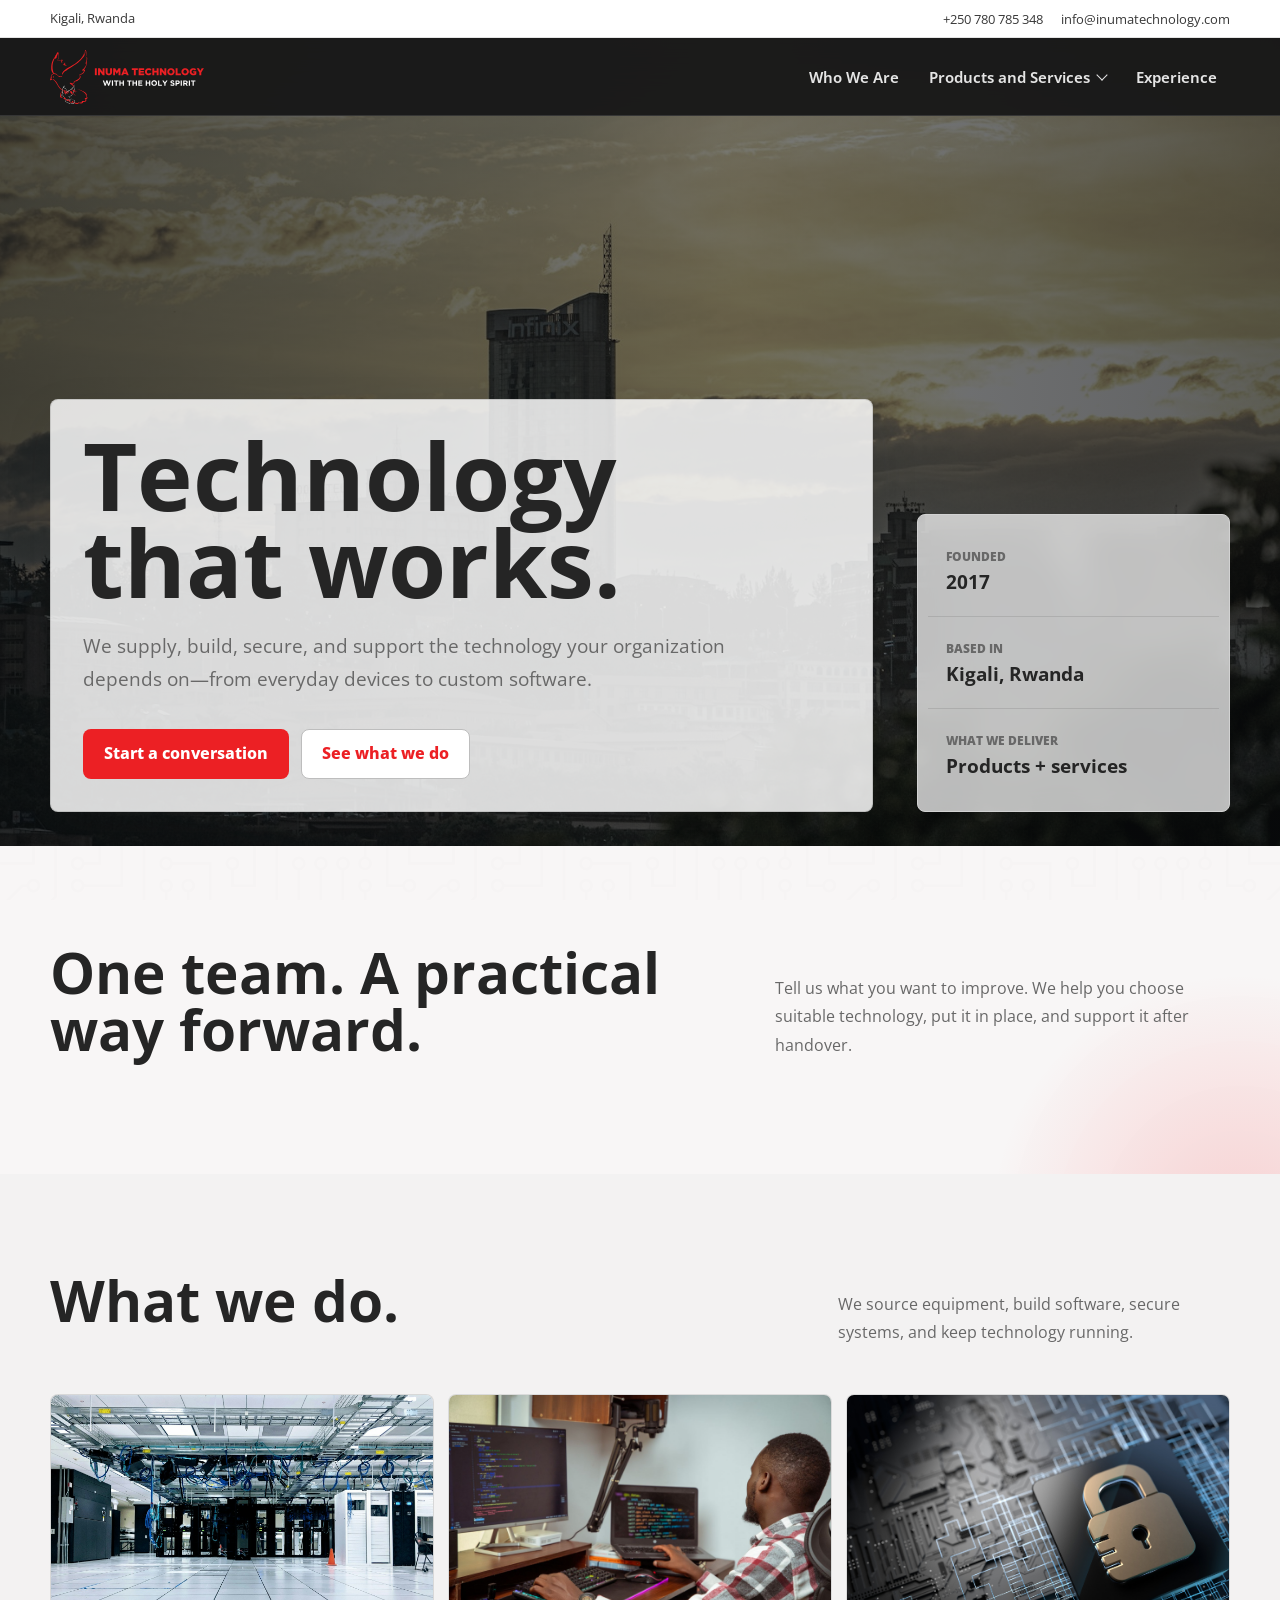
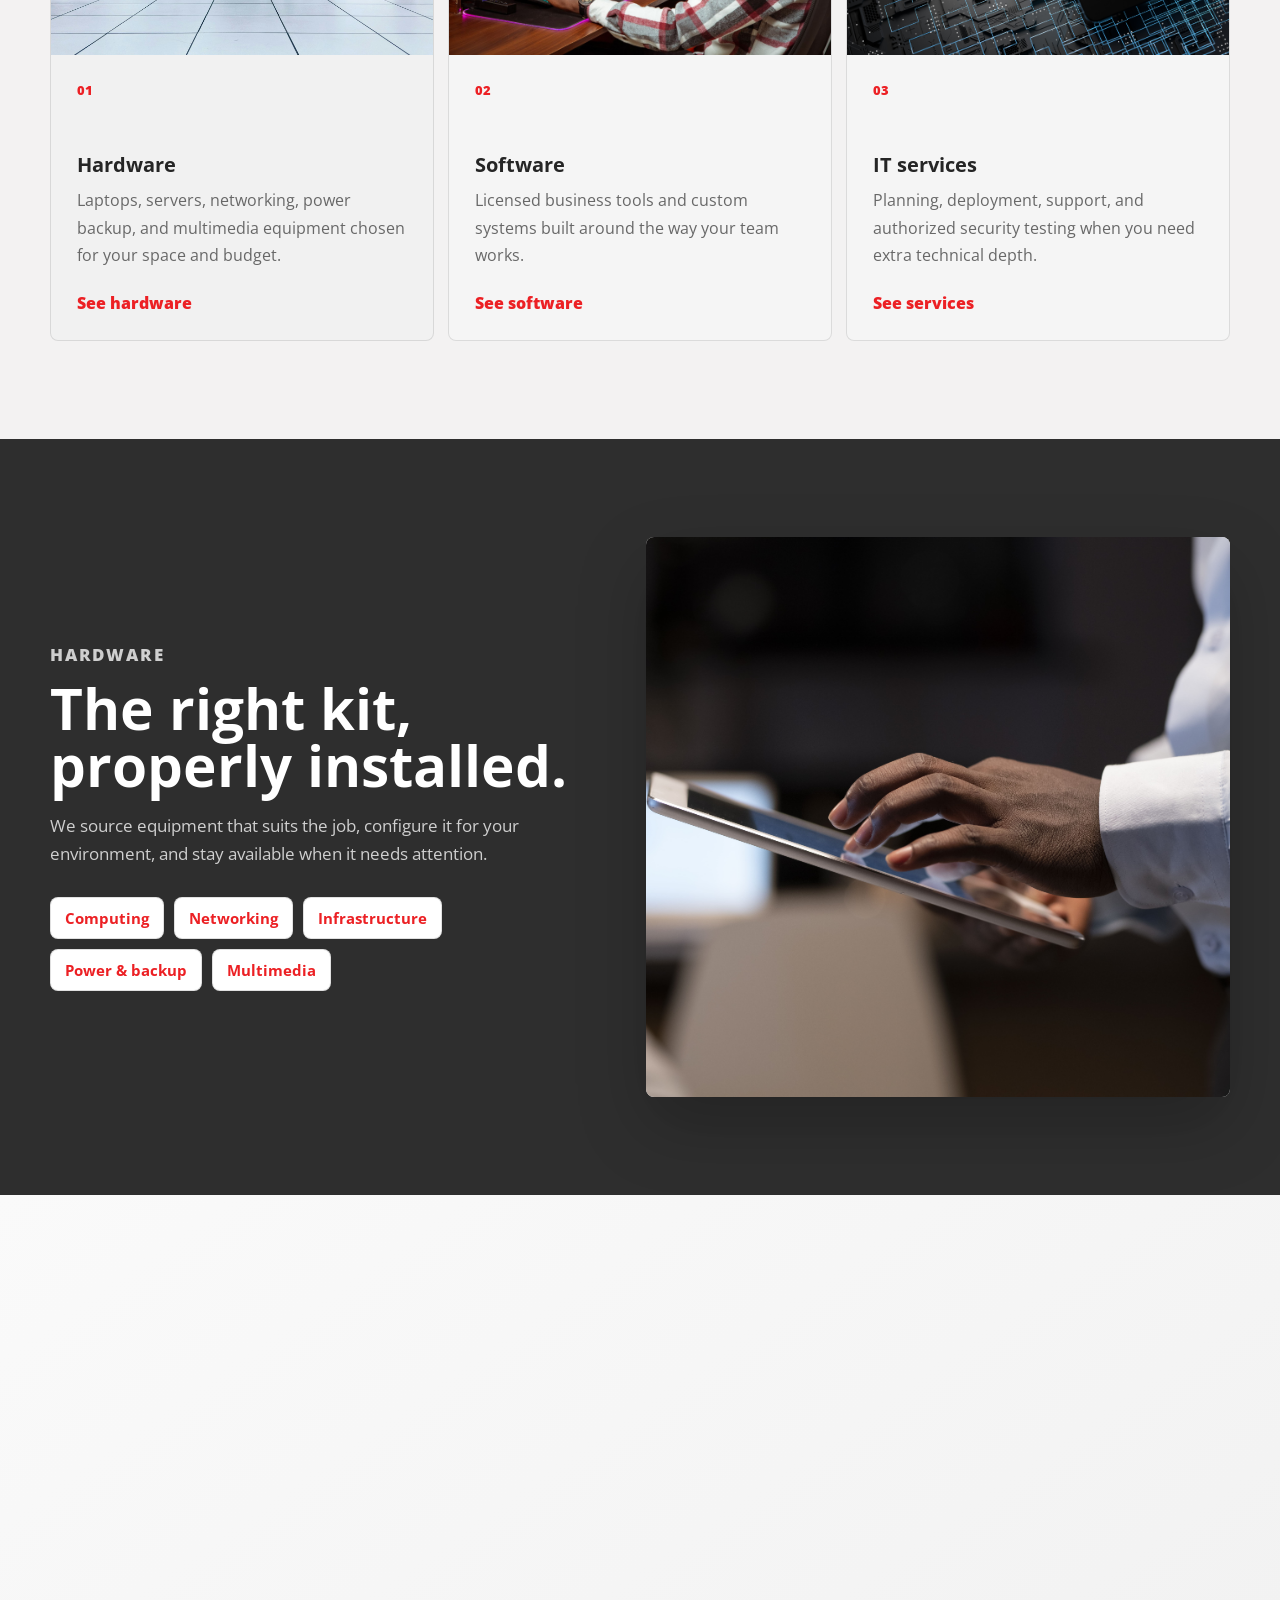
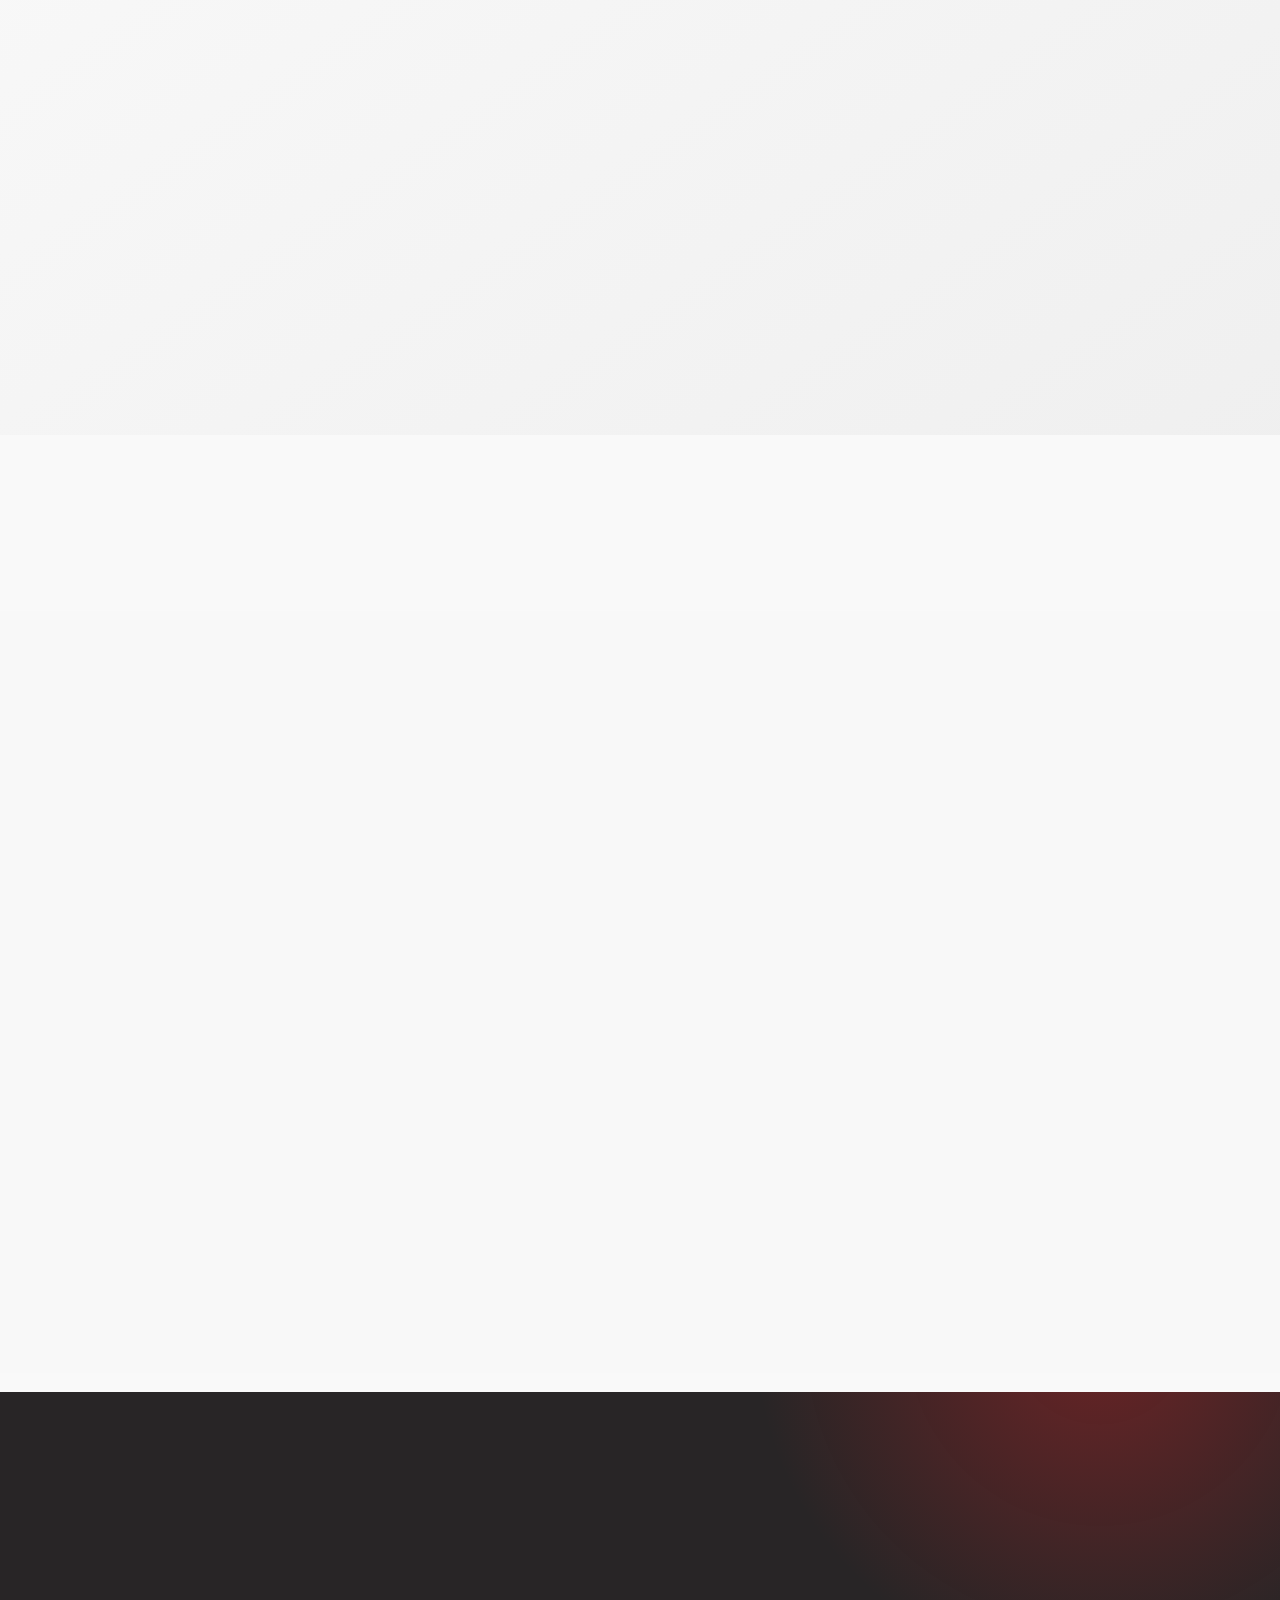
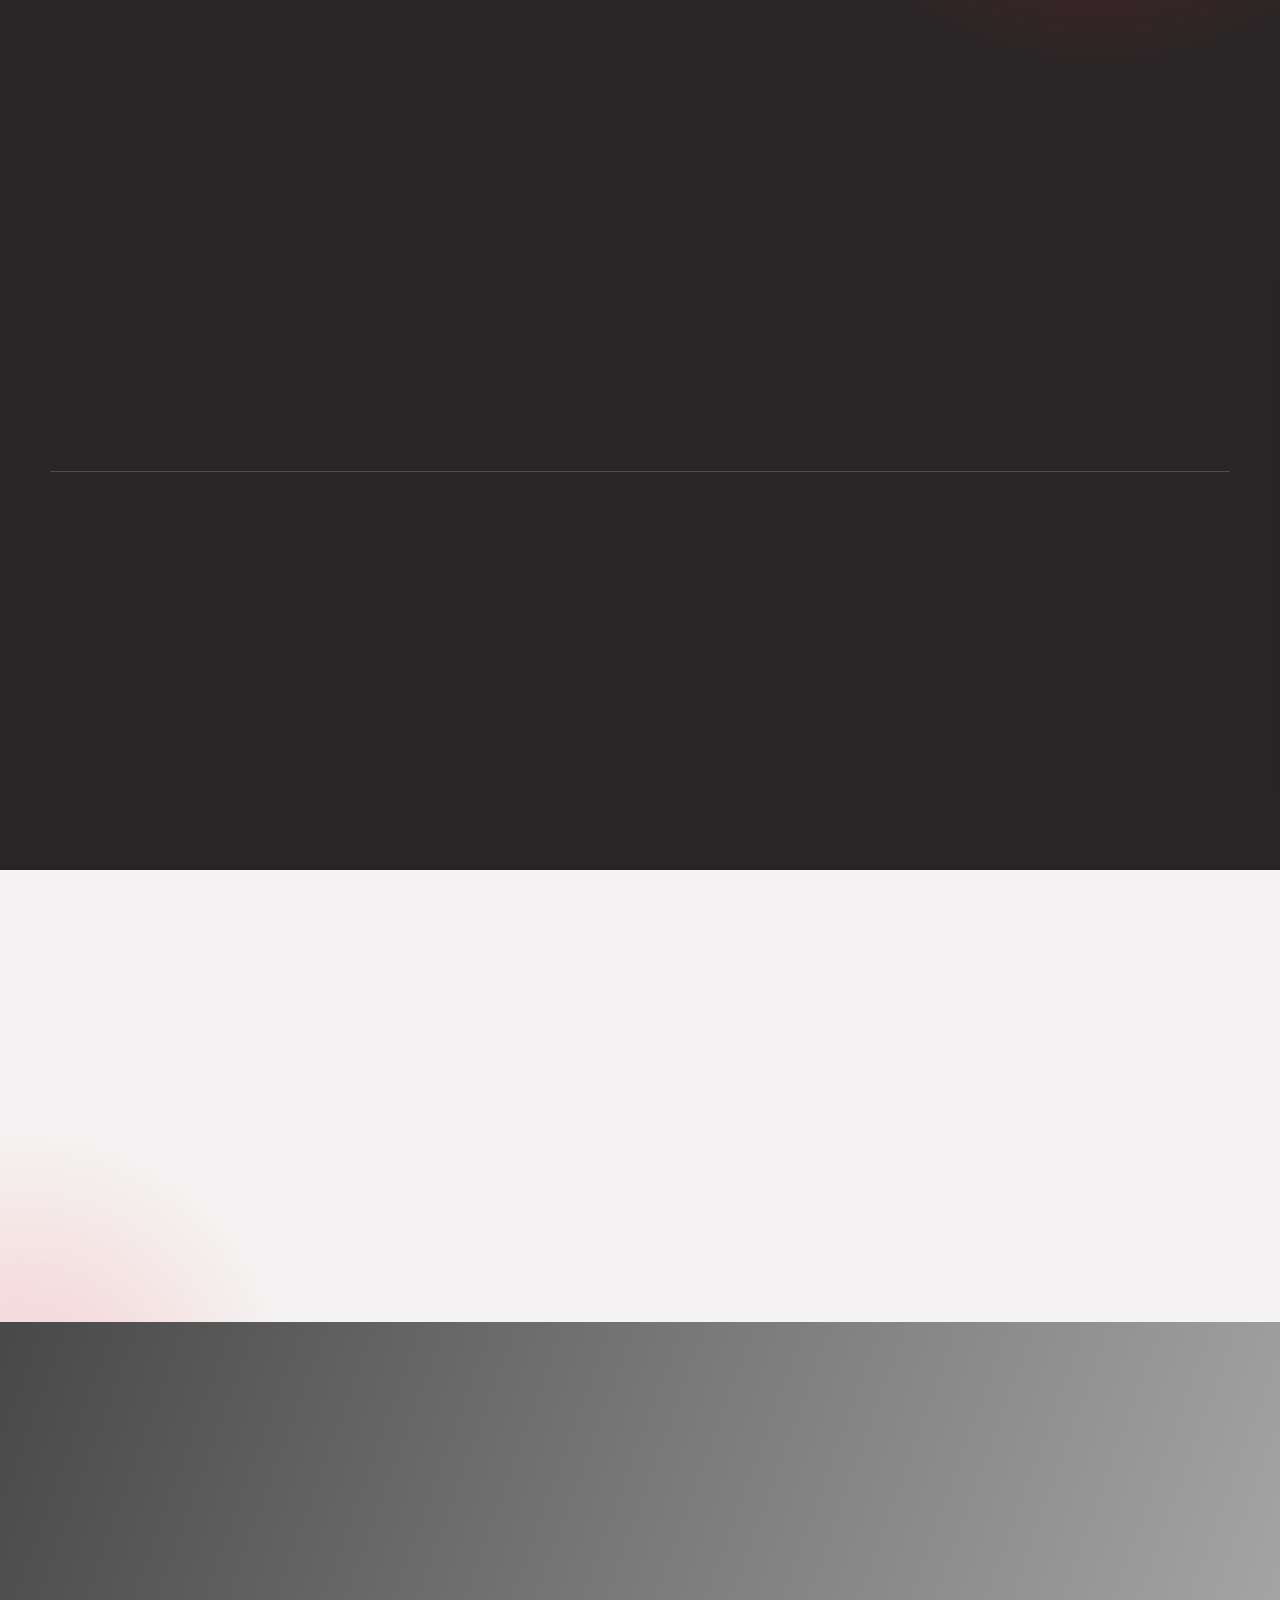
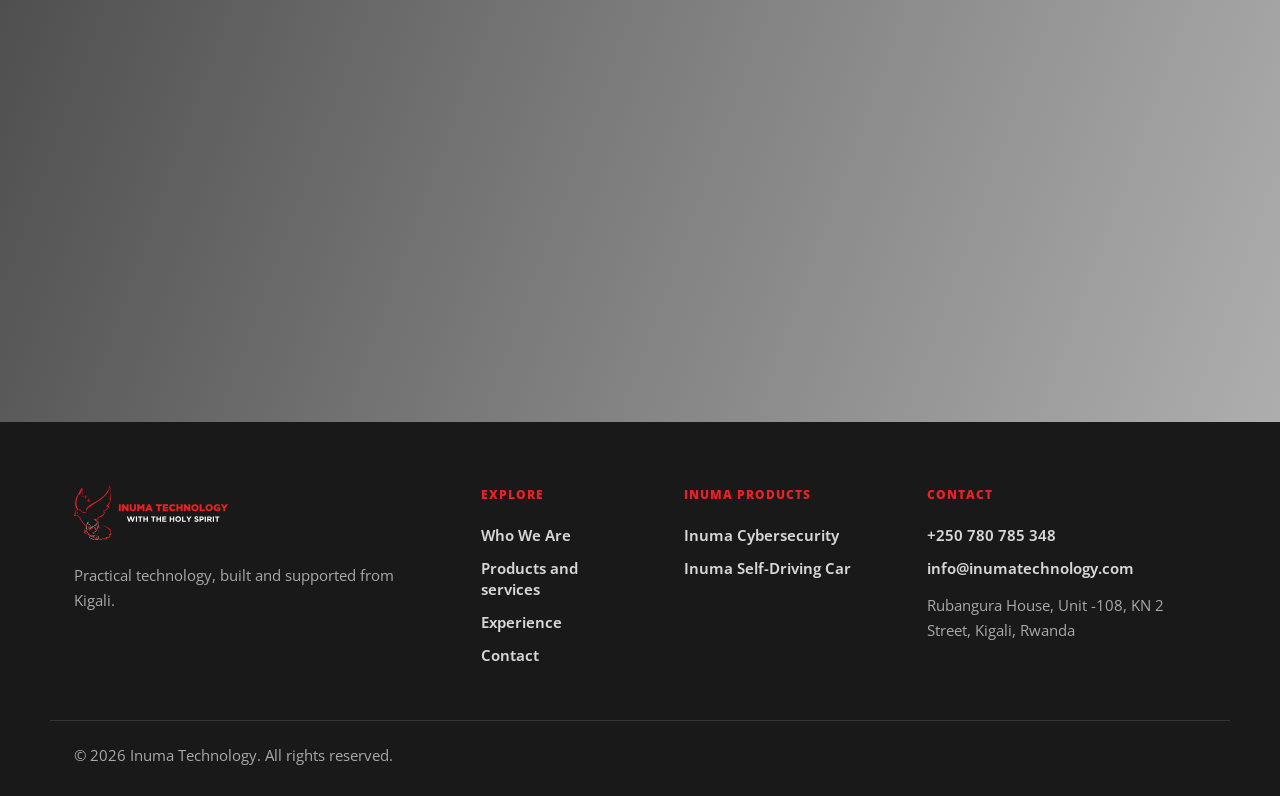
==== index.html @ 2444298b "Tune website copy for confident tone" ====
<!DOCTYPE html>
<html lang="en">
  <head>
    <meta charset="UTF-8" />
    <meta name="viewport" content="width=device-width, initial-scale=1.0" />
    <meta name="description" content="Inuma Technology supplies, builds, secures, and supports IT systems for organizations in Rwanda and beyond." />
    <title>Inuma Technology | Practical IT Solutions</title>
    <link rel="preload" as="image" href="assets/kigali-skyline-jean-claude-akarikumutima.jpg" />
    <link rel="stylesheet" href="styles.css" />
  </head>
  <body>
    <div class="topline">
      <p>Kigali, Rwanda</p>
      <div><a href="tel:+250780785348">+250 780 785 348</a><a href="mailto:info@inumatechnology.com">info@inumatechnology.com</a></div>
    </div>

    <header class="site-header" data-header>
      <a class="brand" href="index.html" aria-label="Inuma Technology home"><img src="assets/inuma-tech-logo.svg" alt="Inuma Technology" /></a>
      <button class="nav-toggle" type="button" aria-label="Open navigation" aria-expanded="false" data-nav-toggle><span></span><span></span></button>
      <nav class="site-nav" aria-label="Primary navigation" data-nav>
        <a href="who-we-are.html">Who We Are</a>
        <details class="nav-dropdown">
          <summary>Products and Services</summary>
          <div class="nav-dropdown-menu">
            <a href="cybersecurity.html">Inuma Cybersecurity</a>
            <a href="self-driving.html">Inuma Self-Driving Car</a>
          </div>
        </details>
        <a href="#experience">Experience</a>
        <a class="nav-cta" href="#contact">Talk to us</a>
      </nav>
    </header>

    <main id="home">
      <section class="hero" aria-labelledby="hero-title">
        <div class="hero-media" aria-hidden="true"><img src="assets/kigali-skyline-jean-claude-akarikumutima.jpg" alt="" /></div>
        <div class="hero-inner">
          <div class="hero-copy" data-reveal>
            <h1 id="hero-title">Technology that works.</h1>
            <p class="hero-lead">We supply, build, secure, and support the technology your organization depends on—from everyday devices to custom software.</p>
            <div class="hero-actions" aria-label="Primary actions"><a class="button button-primary" href="#contact">Start a conversation</a><a class="button button-secondary" href="#products-services">See what we do</a></div>
          </div>
          <div class="hero-panel" aria-label="Inuma Technology highlights" data-reveal>
            <div><span>Founded</span><strong>2017</strong></div>
            <div><span>Based in</span><strong>Kigali, Rwanda</strong></div>
            <div><span>What we deliver</span><strong>Products + services</strong></div>
          </div>
        </div>
      </section>

      <section id="about" class="section section-paper about-section">
        <div class="about-intro">
          <div data-reveal><h2>One team. A practical way forward.</h2></div>
          <div data-reveal><p>Tell us what you want to improve. We help you choose suitable technology, put it in place, and support it after handover.</p></div>
        </div>
      </section>

      <section id="products-services" class="section section-paper services-section">
        <div class="section-head">
          <div data-reveal><h2>What we do.</h2></div>
          <p data-reveal>We source equipment, build software, secure systems, and keep technology running.</p>
        </div>
        <div class="service-grid">
          <article class="service-card service-card-featured" data-reveal>
            <img src="assets/data-center-taylor-vick.jpg" alt="Network cabinets and cabling in a data center" loading="lazy" />
            <div><span>01</span><h3>Hardware</h3><p>Laptops, servers, networking, power backup, and multimedia equipment chosen for your space and budget.</p><a href="#hardware">See hardware</a></div>
          </article>
          <article class="service-card" data-reveal>
            <img src="assets/developer-nairobi-naboth-otieno.jpg" alt="Software developer working at a dual-screen workstation" loading="lazy" />
            <div><span>02</span><h3>Software</h3><p>Licensed business tools and custom systems built around the way your team works.</p><a href="#software">See software</a></div>
          </article>
          <article class="service-card" data-reveal>
            <img src="assets/cyber-lock.jpg" alt="Digital lock representing cybersecurity" loading="lazy" />
            <div><span>03</span><h3>IT services</h3><p>Planning, deployment, support, and authorized security testing when you need extra technical depth.</p><a href="#services">See services</a></div>
          </article>
        </div>
      </section>

      <section id="hardware" class="section section-ink">
        <div class="split split-reverse">
          <div class="split-media" data-reveal><img src="assets/man-using-tablet-min.jpg" alt="Professional reviewing an IT solution on a tablet" loading="lazy" /></div>
          <div class="split-copy" data-reveal>
            <p class="eyebrow">Hardware</p><h2>The right kit, properly installed.</h2>
            <p>We source equipment that suits the job, configure it for your environment, and stay available when it needs attention.</p>
            <div class="tag-list" aria-label="Hardware solution categories"><span>Computing</span><span>Networking</span><span>Infrastructure</span><span>Power & backup</span><span>Multimedia</span></div>
          </div>
        </div>
      </section>

      <section id="software" class="section section-soft capabilities-section">
        <div class="supply-layout">
          <div class="section-title" data-reveal><p class="eyebrow">Software</p><h2>Software that fits.</h2><p>We supply licensed software, build tailored tools, connect systems, and support them over time.</p></div>
          <div class="capability-stack">
            <article data-reveal><span>01</span><div><h3>Business software</h3><p>Productivity, collaboration, security, and specialist applications with straightforward licensing advice.</p></div></article>
            <article data-reveal><span>02</span><div><h3>Custom systems</h3><p>Portals, dashboards, internal tools, and workflow systems built for the people who will use them.</p></div></article>
            <article data-reveal><span>03</span><div><h3>Connected workflows</h3><p>Integrations and automation that cut repetitive work and keep information moving between systems.</p></div></article>
            <article data-reveal><span>04</span><div><h3>Ongoing support</h3><p>Setup, maintenance, renewals, troubleshooting, and practical improvements after launch.</p></div></article>
          </div>
        </div>
      </section>

      <section id="services" class="section section-paper offerings-section">
        <div class="section-head">
          <div data-reveal><p class="eyebrow">Inuma products and services</p><h2>Built by Inuma.</h2></div>
          <p data-reveal>Two focused initiatives developed by our own team.</p>
        </div>
        <div class="offering-grid">
          <article class="offering-card" data-reveal>
            <div class="offering-media"><img src="assets/Bug-Bounty-Hunter.jpg" alt="Cybersecurity specialist conducting an authorized assessment" loading="lazy" /></div>
            <div class="offering-copy"><span>Security service</span><h3>Inuma Cybersecurity</h3><p>Authorized penetration testing for web applications, mobile applications, and internal networks.</p><a class="text-link" href="cybersecurity.html">See cybersecurity services</a></div>
          </article>
          <article class="offering-card" data-reveal>
            <div class="offering-media"><img src="assets/selfdriving.jpg" alt="Autonomous vehicle technology being tested on a road" loading="lazy" /></div>
            <div class="offering-copy"><span>Research project</span><h3>Inuma Self-Driving Car</h3><p>A long-term research project exploring how Level 4 autonomous driving could work across different vehicle platforms.</p><a class="text-link" href="self-driving.html">See the research</a></div>
          </article>
        </div>
      </section>

      <section id="experience" class="section section-soft experience-section">
        <div class="section-title center" data-reveal><p class="eyebrow eyebrow-light">Selected experience</p><h2>Work we’re proud of.</h2></div>
        <div class="logo-marquee logo-marquee-dark" aria-label="Selected Inuma Technology clients" data-reveal>
          <div class="logo-track logo-track-clients">
            <div class="logo-tile logo-tile-tall"><img src="assets/client-logos/undp.svg" alt="UNDP" /></div><div class="logo-tile"><img src="assets/client-logos/giz.svg" alt="GIZ" /></div><div class="logo-tile"><img src="assets/client-logos/world-vision.svg" alt="World Vision" /></div><div class="logo-tile"><img src="assets/client-logos/cmu.svg" alt="Carnegie Mellon University" /></div><div class="logo-tile"><img src="assets/client-logos/rssb.png" alt="Rwanda Social Security Board" /></div><div class="logo-tile"><img src="assets/client-logos/zipline-wordmark.svg" alt="Zipline" /></div><div class="logo-tile"><img src="assets/client-logos/one-acre-fund-wordmark.svg" alt="One Acre Fund" /></div><div class="logo-tile"><img src="assets/client-logos/rwandair-wordmark.png" alt="RwandAir" /></div><div class="logo-tile"><img src="assets/client-logos/ughe.png" alt="University of Global Health Equity" /></div><div class="logo-tile"><img src="assets/client-logos/proxtera.png" alt="Proxtera" /></div>
            <div class="logo-tile logo-tile-tall" aria-hidden="true"><img src="assets/client-logos/undp.svg" alt="" /></div><div class="logo-tile" aria-hidden="true"><img src="assets/client-logos/giz.svg" alt="" /></div><div class="logo-tile" aria-hidden="true"><img src="assets/client-logos/world-vision.svg" alt="" /></div><div class="logo-tile" aria-hidden="true"><img src="assets/client-logos/cmu.svg" alt="" /></div><div class="logo-tile" aria-hidden="true"><img src="assets/client-logos/rssb.png" alt="" /></div><div class="logo-tile" aria-hidden="true"><img src="assets/client-logos/zipline-wordmark.svg" alt="" /></div><div class="logo-tile" aria-hidden="true"><img src="assets/client-logos/one-acre-fund-wordmark.svg" alt="" /></div><div class="logo-tile" aria-hidden="true"><img src="assets/client-logos/rwandair-wordmark.png" alt="" /></div><div class="logo-tile" aria-hidden="true"><img src="assets/client-logos/ughe.png" alt="" /></div><div class="logo-tile" aria-hidden="true"><img src="assets/client-logos/proxtera.png" alt="" /></div>
          </div>
        </div>
      </section>

      <section id="process" class="section section-ink process-section">
        <div class="section-head section-head-dark"><div data-reveal><h2>A clear way to deliver.</h2></div></div>
        <div class="process-grid" aria-label="Inuma Technology solution delivery process">
          <article data-reveal><span>01</span><h3>Listen</h3><p>We start with the problem, the people using the system, and the result you need.</p></article>
          <article data-reveal><span>02</span><h3>Plan</h3><p>We agree on the products, work, responsibilities, timing, and support before we begin.</p></article>
          <article data-reveal><span>03</span><h3>Deliver</h3><p>We configure, integrate, test, document, and hand over the finished work.</p></article>
          <article data-reveal><span>04</span><h3>Support</h3><p>We help with maintenance, troubleshooting, renewals, and sensible upgrades.</p></article>
        </div>
      </section>

      <section id="partners" class="section section-paper partners-section">
        <div class="section-title center" data-reveal><p class="eyebrow">Technology partners</p><h2>Partners we trust.</h2></div>
        <div class="logo-marquee" aria-label="Inuma Technology partners" data-reveal>
          <div class="logo-track logo-track-partners">
            <div class="logo-tile"><img src="assets/partner-logos/lenovo-wordmark.svg" alt="Lenovo" /></div><div class="logo-tile"><img src="assets/partner-logos/dell-technologies-wordmark.svg" alt="Dell Technologies" /></div><div class="logo-tile"><img src="assets/partner-logos/microsoft.svg" alt="Microsoft" /></div><div class="logo-tile"><img src="assets/partner-logos/veeam-wordmark.svg" alt="Veeam" /></div><div class="logo-tile"><img src="assets/partner-logos/kaspersky-wordmark.svg" alt="Kaspersky" /></div><div class="logo-tile"><img src="assets/partner-logos/fortinet-wordmark.svg" alt="Fortinet" /></div><div class="logo-tile"><img src="assets/partner-logos/palo-alto-networks.svg" alt="Palo Alto Networks" /></div><div class="logo-tile"><img src="assets/partner-logos/ibm.svg" alt="IBM" /></div><div class="logo-tile"><img src="assets/partner-logos/adobe-wordmark.svg" alt="Adobe" /></div><div class="logo-tile"><img src="assets/partner-logos/red-hat-wordmark.svg" alt="Red Hat" /></div><div class="logo-tile"><img src="assets/partner-logos/cisco-wordmark.svg" alt="Cisco" /></div><div class="logo-tile"><img src="assets/partner-logos/apc-schneider-wordmark.png" alt="APC by Schneider Electric" /></div><div class="logo-tile"><img src="assets/partner-logos/ruckus-online.png" alt="Ruckus Networks" /></div><div class="logo-tile"><img src="assets/partner-logos/netapp-wordmark.svg" alt="NetApp" /></div><div class="logo-tile"><img src="assets/partner-logos/vmware-wordmark.svg" alt="VMware by Broadcom" /></div>
            <div class="logo-tile" aria-hidden="true"><img src="assets/partner-logos/lenovo-wordmark.svg" alt="" /></div><div class="logo-tile" aria-hidden="true"><img src="assets/partner-logos/dell-technologies-wordmark.svg" alt="" /></div><div class="logo-tile" aria-hidden="true"><img src="assets/partner-logos/microsoft.svg" alt="" /></div><div class="logo-tile" aria-hidden="true"><img src="assets/partner-logos/veeam-wordmark.svg" alt="" /></div><div class="logo-tile" aria-hidden="true"><img src="assets/partner-logos/kaspersky-wordmark.svg" alt="" /></div><div class="logo-tile" aria-hidden="true"><img src="assets/partner-logos/fortinet-wordmark.svg" alt="" /></div><div class="logo-tile" aria-hidden="true"><img src="assets/partner-logos/palo-alto-networks.svg" alt="" /></div><div class="logo-tile" aria-hidden="true"><img src="assets/partner-logos/ibm.svg" alt="" /></div><div class="logo-tile" aria-hidden="true"><img src="assets/partner-logos/adobe-wordmark.svg" alt="" /></div><div class="logo-tile" aria-hidden="true"><img src="assets/partner-logos/red-hat-wordmark.svg" alt="" /></div><div class="logo-tile" aria-hidden="true"><img src="assets/partner-logos/cisco-wordmark.svg" alt="" /></div><div class="logo-tile" aria-hidden="true"><img src="assets/partner-logos/apc-schneider-wordmark.png" alt="" /></div><div class="logo-tile" aria-hidden="true"><img src="assets/partner-logos/ruckus-online.png" alt="" /></div><div class="logo-tile" aria-hidden="true"><img src="assets/partner-logos/netapp-wordmark.svg" alt="" /></div><div class="logo-tile" aria-hidden="true"><img src="assets/partner-logos/vmware-wordmark.svg" alt="" /></div>
          </div>
        </div>
      </section>

      <section id="contact" class="contact-section">
        <div class="contact-image" aria-hidden="true"><img src="assets/business-collaboration-vitaly-gariev.jpg" alt="" loading="lazy" /></div>
        <div class="contact-card" data-reveal>
          <div class="contact-panel">
            <h2>Let’s talk.</h2>
            <p class="contact-intro">Tell us what you’re working on or what you’d like to improve. We’ll reply with a practical next step.</p>
            <div class="contact-topics" aria-label="Reasons to contact Inuma Technology"><span>Product sourcing</span><span>Project support</span><span>Feedback</span></div>
          </div>
          <form class="contact-form" action="https://formsubmit.co/info@inumatechnology.com" method="post" accept-charset="UTF-8">
            <input type="hidden" name="_subject" value="New message from the Inuma Technology website" />
            <input type="hidden" name="_template" value="table" />
            <input type="hidden" name="_captcha" value="false" />
            <input type="hidden" name="_next" value="https://cm-inm.github.io/inumatech-website/?message=sent#contact" />
            <input class="form-honeypot" type="text" name="_honey" tabindex="-1" autocomplete="off" aria-hidden="true" />
            <div class="form-grid">
              <div class="form-field"><label for="contact-name">Name <span aria-hidden="true">*</span></label><input id="contact-name" name="name" type="text" autocomplete="name" placeholder="Your full name" required /></div>
              <div class="form-field"><label for="contact-email">Email <span aria-hidden="true">*</span></label><input id="contact-email" name="email" type="email" autocomplete="email" placeholder="you@company.com" required /></div>
            </div>
            <div class="form-field form-field-message"><label for="contact-message">How can we help? <span aria-hidden="true">*</span></label><textarea id="contact-message" name="message" rows="6" placeholder="A few details about your question or project…" required></textarea></div>
            <div class="form-actions"><p class="form-note">We’ll reply to the email address you provide.</p><button class="button button-primary" type="submit"><span>Send message</span><span aria-hidden="true">→</span></button></div>
            <p class="form-status" data-form-status role="status" hidden>Thank you. Your message has been sent.</p>
          </form>
        </div>
      </section>
    </main>

    <footer class="site-footer">
      <div class="footer-main">
        <div class="footer-brand"><a class="brand" href="index.html" aria-label="Inuma Technology home"><img src="assets/inuma-tech-logo.svg" alt="Inuma Technology" /></a><p>Practical technology, built and supported from Kigali.</p></div>
        <nav class="footer-links" aria-label="Footer navigation"><span>Explore</span><a href="who-we-are.html">Who We Are</a><a href="#products-services">Products and services</a><a href="#experience">Experience</a><a href="#contact">Contact</a></nav>
        <nav class="footer-links footer-products" aria-label="Inuma products"><span>Inuma products</span><a href="cybersecurity.html">Inuma Cybersecurity</a><a href="self-driving.html">Inuma Self-Driving Car</a></nav>
        <div class="footer-contact"><span>Contact</span><a href="tel:+250780785348">+250 780 785 348</a><a href="mailto:info@inumatechnology.com">info@inumatechnology.com</a><p>Rubangura House, Unit -108, KN 2 Street, Kigali, Rwanda</p></div>
      </div>
      <div class="footer-bottom"><p>&copy; 2026 Inuma Technology. All rights reserved.</p></div>
    </footer>
    <script src="scripts/main.js"></script>
  </body>
</html>
---- styles.css ----
@import url("https://fonts.googleapis.com/css2?family=Open+Sans:wght@300..800&display=swap");

:root {
  --red: #ec2024;
  --red-dark: #ec2024;
  --brand: #ec2024;
  --ink: #252525;
  --ink-2: #383838;
  --slate: #686868;
  --paper: #ffffff;
  --soft: #f5f5f5;
  --warm: #fafafa;
  --line: rgba(37, 37, 37, 0.12);
  --line-dark: rgba(37, 37, 37, 0.14);
  --section-dark: rgba(32, 29, 30, 0.96);
  --max: 1180px;
  --backdrop-pattern: url("assets/pattern-circuit-board.svg");
  --backdrop-pattern-size: 420px 420px;
}

* {
  box-sizing: border-box;
}

html {
  background: var(--soft);
  scroll-behavior: smooth;
}

[id] {
  scroll-margin-top: 118px;
}

body {
  position: relative;
  isolation: isolate;
  margin: 0;
  color: var(--ink);
  background: #efeeee;
  font-family: "Open Sans", "Helvetica Neue", Arial, sans-serif;
  letter-spacing: 0;
  overflow-x: hidden;
}

body::before {
  content: "";
  position: fixed;
  inset: 0;
  z-index: 0;
  background-image: var(--backdrop-pattern);
  background-position: center top;
  background-size: var(--backdrop-pattern-size);
  opacity: 0.08;
  filter: drop-shadow(1px 1px 0 rgba(255, 255, 255, 0.92));
  pointer-events: none;
}

body > header,
body > main,
body > footer {
  position: relative;
  z-index: 1;
}

body.nav-open {
  overflow: hidden;
}

img,
svg {
  display: block;
}

img {
  max-width: 100%;
}

a {
  color: inherit;
  text-decoration: none;
}

button {
  font: inherit;
}

h1,
h2,
h3,
p {
  margin-top: 0;
}

h1 {
  max-width: 760px;
  margin-bottom: 24px;
  color: var(--ink);
  font-size: 5.9rem;
  line-height: 0.92;
  font-weight: 700;
  overflow-wrap: break-word;
  text-wrap: balance;
}

h1 span {
  display: block;
}

h2 {
  max-width: 850px;
  margin-bottom: 18px;
  color: var(--ink);
  font-size: 3.55rem;
  line-height: 1;
  font-weight: 680;
  text-wrap: balance;
}

h3 {
  margin-bottom: 10px;
  color: var(--ink);
  font-size: 1.25rem;
  line-height: 1.2;
  font-weight: 700;
}

p {
  color: var(--slate);
  line-height: 1.72;
}

.topline {
  position: fixed;
  z-index: 40;
  top: 0;
  left: 0;
  right: 0;
  min-height: 38px;
  display: flex;
  align-items: center;
  justify-content: space-between;
  gap: 18px;
  padding: 0 max(18px, calc((100vw - var(--max)) / 2));
  color: var(--ink-2);
  background: #ffffff;
  border-bottom: 1px solid var(--line);
  font-size: 0.82rem;
}

.topline p {
  margin: 0;
  color: inherit;
  line-height: 1.3;
}

.topline div {
  display: flex;
  align-items: center;
  gap: 18px;
  white-space: nowrap;
}

.topline a:hover,
.topline a:focus-visible {
  color: var(--brand);
  outline: none;
}

.site-header {
  position: fixed;
  z-index: 35;
  top: 38px;
  left: 0;
  right: 0;
  min-height: 78px;
  display: flex;
  align-items: center;
  justify-content: space-between;
  gap: 26px;
  padding: 10px max(18px, calc((100vw - var(--max)) / 2));
  color: var(--paper);
  background: rgba(24, 24, 24, 0.96);
  border-bottom: 1px solid rgba(255, 255, 255, 0.12);
  backdrop-filter: blur(18px);
  transition: background 180ms ease, box-shadow 180ms ease;
}

.site-header.is-scrolled {
  background: #181818;
  box-shadow: 0 14px 36px rgba(0, 0, 0, 0.24);
}

.brand {
  display: inline-flex;
  align-items: center;
  flex: 0 0 auto;
}

.brand img {
  width: 188px;
  height: 54px;
  object-fit: contain;
  object-position: left center;
}

.site-nav {
  display: flex;
  align-items: center;
  justify-content: flex-end;
  gap: 4px;
}

.site-nav a {
  min-height: 42px;
  display: inline-flex;
  align-items: center;
  justify-content: center;
  padding: 0 13px;
  color: #e5e5e5;
  border-radius: 8px;
  font-size: 0.94rem;
  font-weight: 650;
  transition: color 160ms ease, background 160ms ease, border-color 160ms ease;
}

.site-nav a:hover,
.site-nav a:focus-visible {
  color: var(--paper);
  background: rgba(255, 255, 255, 0.1);
  outline: none;
}

.site-nav .nav-cta {
  display: none;
  margin-left: 8px;
  color: var(--paper);
  background: var(--red);
  border: 1px solid rgba(255, 255, 255, 0.08);
}

.site-header.is-past-hero .site-nav .nav-cta {
  display: inline-flex;
}

.site-nav .nav-cta:hover,
.site-nav .nav-cta:focus-visible {
  background: var(--red-dark);
}

.nav-toggle {
  width: 46px;
  height: 46px;
  display: none;
  align-content: center;
  justify-items: center;
  gap: 6px;
  padding: 0;
  color: var(--paper);
  background: transparent;
  border: 1px solid rgba(255, 255, 255, 0.22);
  border-radius: 8px;
  cursor: pointer;
}

.nav-toggle span {
  width: 19px;
  height: 2px;
  display: block;
  background: currentColor;
  transition: transform 180ms ease;
}

.nav-toggle.is-open span:first-child {
  transform: translateY(4px) rotate(45deg);
}

.nav-toggle.is-open span:last-child {
  transform: translateY(-4px) rotate(-45deg);
}

.hero {
  position: relative;
  min-height: 94svh;
  display: grid;
  align-items: end;
  padding: 172px 24px 34px;
  color: var(--ink);
  background: #ededed;
  overflow: hidden;
}

.hero::before {
  content: "";
  position: absolute;
  inset: 0;
  z-index: 1;
  background: linear-gradient(
    90deg,
    rgba(12, 14, 16, 0.68) 0%,
    rgba(12, 14, 16, 0.5) 58%,
    rgba(12, 14, 16, 0.62) 100%
  );
}

.hero-media {
  position: absolute;
  inset: 0;
}

.hero-media img {
  width: 100%;
  height: 100%;
  object-fit: cover;
  object-position: center 56%;
  filter: grayscale(0.55) saturate(0.72) contrast(1.04) brightness(0.9);
}

.hero-inner {
  position: relative;
  z-index: 2;
  width: min(100%, var(--max));
  display: grid;
  grid-template-columns: minmax(0, 1fr) minmax(300px, 0.38fr);
  gap: 44px;
  align-items: end;
  margin-inline: auto;
}

.hero-copy {
  min-width: 0;
  padding: 32px;
  background: rgba(255, 255, 255, 0.84);
  border: 1px solid rgba(37, 37, 37, 0.14);
  border-radius: 8px;
  box-shadow: 0 20px 48px rgba(37, 37, 37, 0.12);
}

.hero-lead {
  max-width: 710px;
  margin-bottom: 0;
  color: var(--slate);
  font-size: 1.18rem;
}

.hero-actions {
  display: flex;
  flex-wrap: wrap;
  align-items: center;
  gap: 12px;
  margin-top: 34px;
}

.button {
  min-height: 50px;
  display: inline-flex;
  align-items: center;
  justify-content: center;
  padding: 0 20px;
  border: 1px solid transparent;
  border-radius: 8px;
  font-weight: 750;
  line-height: 1.2;
  transition: transform 160ms ease, background 160ms ease, border-color 160ms ease, color 160ms ease;
}

.button:hover,
.button:focus-visible {
  outline: none;
  transform: translateY(-2px);
}

.button-primary {
  color: var(--paper);
  background: var(--red);
}

.button-primary:hover,
.button-primary:focus-visible {
  background: var(--red-dark);
}

.button-secondary {
  color: var(--brand);
  background: var(--paper);
  border-color: #bdbdbd;
}

.button-secondary:hover,
.button-secondary:focus-visible {
  background: #f5f5f5;
}

.hero-panel {
  display: grid;
  gap: 0;
  padding: 10px;
  background: rgba(255, 255, 255, 0.72);
  border: 1px solid #d2d2d2;
  border-radius: 8px;
  backdrop-filter: blur(14px);
}

.hero-panel div {
  min-height: 92px;
  display: grid;
  align-content: center;
  padding: 18px;
  border-bottom: 1px solid var(--line);
}

.hero-panel div:last-child {
  border-bottom: 0;
}

.hero-panel span,
.hero-panel strong {
  display: block;
}

.hero-panel span {
  margin-bottom: 6px;
  color: var(--slate);
  font-size: 0.74rem;
  font-weight: 800;
  text-transform: uppercase;
}

.hero-panel strong {
  color: var(--ink);
  font-size: 1.2rem;
  line-height: 1.25;
}

.section {
  position: relative;
  isolation: isolate;
  padding: 98px 24px;
  overflow: hidden;
}

.section-paper {
  background: rgba(255, 255, 255, 0.88);
}

.section-soft {
  background: rgba(245, 245, 245, 0.88);
}

.section-ink {
  color: var(--paper);
  background: rgba(38, 38, 38, 0.96);
}

.section-head,
.about-intro,
.purpose-grid,
.service-grid,
.proof-inner,
.split,
.supply-layout,
.feature,
.development-grid,
.process-grid,
.partner-grid,
.growth-grid,
.client-groups,
.client-list,
.team-grid,
.section-title,
.contact-section {
  width: min(100%, var(--max));
  margin-inline: auto;
}

.about-section,
.services-section,
.capabilities-section,
.cybersecurity-section,
.development-section {
  position: relative;
}

.about-section {
  background-color: rgba(250, 248, 248, 0.88);
}

.about-section::after {
  content: "";
  position: absolute;
  width: 520px;
  height: 520px;
  right: -220px;
  bottom: -310px;
  z-index: 0;
  background: radial-gradient(circle, rgba(236, 32, 36, 0.18), rgba(236, 32, 36, 0) 68%);
  pointer-events: none;
}

.about-section > *,
.services-section > *,
.capabilities-section > *,
.cybersecurity-section > *,
.development-section > * {
  position: relative;
  z-index: 1;
}

.services-section {
  background-color: rgba(244, 243, 243, 0.88);
}

.capabilities-section {
  background-color: rgba(247, 247, 247, 0.88);
  background-image: linear-gradient(145deg, rgba(250, 250, 250, 0.88) 0%, rgba(238, 238, 238, 0.88) 100%);
}

.development-section {
  background: linear-gradient(135deg, rgba(255, 255, 255, 0.88) 0%, rgba(255, 255, 255, 0.88) 68%, rgba(248, 237, 237, 0.88) 100%);
}

.about-intro {
  display: grid;
  grid-template-columns: minmax(0, 0.9fr) minmax(280px, 0.62fr);
  gap: 64px;
  align-items: start;
}

.about-intro > div:last-child {
  padding-top: 30px;
  font-size: 1.03rem;
}

.about-intro .foundation-note {
  padding-top: 18px;
  border-top: 1px solid var(--line);
  color: var(--ink-2);
  font-weight: 650;
}

.team-grid p {
  margin-bottom: 0;
}

.section-head {
  display: grid;
  grid-template-columns: minmax(0, 0.9fr) minmax(280px, 0.48fr);
  gap: 54px;
  align-items: end;
  margin-bottom: 48px;
}

.section-head > p {
  margin-bottom: 4px;
  font-size: 1.03rem;
}

.section-head > :only-child {
  grid-column: 1 / -1;
}

.section-head-dark h2,
.section-ink h2,
.section-ink h3 {
  color: var(--paper);
}

.section-head-dark p,
.section-ink p {
  color: #cfcfcf;
}

.section-title {
  margin-bottom: 44px;
}

.section-title p {
  max-width: 720px;
  font-size: 1.03rem;
}

.section-title.center {
  text-align: center;
}

.section-title.center h2,
.section-title.center p {
  margin-left: auto;
  margin-right: auto;
}

.service-grid {
  display: grid;
  grid-template-columns: repeat(3, minmax(0, 1fr));
  gap: 14px;
}

.service-card {
  min-height: 520px;
  display: grid;
  grid-template-rows: 260px minmax(0, 1fr);
  overflow: hidden;
  background: var(--soft);
  border: 1px solid var(--line);
  border-radius: 8px;
  transition: transform 180ms ease, border-color 180ms ease, box-shadow 180ms ease;
}

.service-card:hover {
  border-color: rgba(37, 37, 37, 0.24);
  box-shadow: 0 22px 56px rgba(37, 37, 37, 0.1);
  transform: translateY(-3px);
}

.service-card-featured {
  background: #f1f1f1;
}

.service-card img {
  width: 100%;
  height: 260px;
  object-fit: cover;
}

.service-card-featured img {
  object-position: center 42%;
}

.service-card div {
  display: flex;
  flex-direction: column;
  padding: 26px;
}

.service-card span {
  margin-bottom: 54px;
  color: var(--brand);
  font-size: 0.82rem;
  font-weight: 800;
}

.service-card-featured span {
  color: var(--brand);
}

.service-card-featured h3 {
  color: var(--ink);
}

.service-card-featured p {
  color: var(--slate);
}

.service-card p {
  margin-bottom: 0;
}

.service-card a {
  width: fit-content;
  margin-top: auto;
  padding-top: 22px;
  color: var(--red);
  font-weight: 800;
}

.service-card-featured a {
  color: var(--red);
}

.service-card a:hover,
.service-card a:focus-visible {
  color: var(--red-dark);
  outline: none;
}

.split {
  display: grid;
  grid-template-columns: minmax(0, 0.96fr) minmax(0, 1.04fr);
  gap: 56px;
  align-items: center;
}

.split-reverse .split-media {
  order: 2;
}

.split-media {
  height: 560px;
  overflow: hidden;
  border-radius: 8px;
  background: #e7e7e7;
  box-shadow: 0 28px 70px rgba(0, 0, 0, 0.24);
}

.split-media img {
  width: 100%;
  height: 100%;
  object-fit: cover;
}

.split-copy p {
  max-width: 660px;
  font-size: 1.04rem;
}

.tag-list {
  display: flex;
  flex-wrap: wrap;
  gap: 10px;
  margin-top: 28px;
}

.tag-list span {
  min-height: 42px;
  display: inline-flex;
  align-items: center;
  padding: 0 14px;
  color: var(--brand);
  background: var(--paper);
  border: 1px solid var(--line-dark);
  border-radius: 8px;
  font-size: 0.92rem;
  font-weight: 700;
}

.supply-layout {
  display: grid;
  grid-template-columns: minmax(0, 0.58fr) minmax(0, 1fr);
  gap: 58px;
  align-items: start;
}

.capability-stack {
  display: grid;
  gap: 12px;
}

.capability-stack article {
  min-height: 152px;
  display: grid;
  grid-template-columns: 64px minmax(0, 1fr);
  gap: 22px;
  padding: 26px;
  background: var(--paper);
  border: 1px solid var(--line);
  border-radius: 8px;
  transition: transform 160ms ease, box-shadow 160ms ease, border-color 160ms ease;
}

.capability-stack article:hover {
  border-color: rgba(37, 37, 37, 0.24);
  box-shadow: 0 18px 46px rgba(37, 37, 37, 0.08);
  transform: translateY(-2px);
}

.capability-stack span {
  color: var(--brand);
  font-size: 0.84rem;
  font-weight: 800;
}

.capability-stack p {
  margin-bottom: 0;
}

.feature {
  display: grid;
  grid-template-columns: minmax(0, 0.9fr) minmax(0, 1.1fr);
  gap: 56px;
  align-items: center;
}

.feature-copy p {
  max-width: 680px;
  font-size: 1.04rem;
}

.feature-media {
  height: 520px;
  overflow: hidden;
  border-radius: 8px;
  background: #e7e7e7;
}

.feature-media img {
  width: 100%;
  height: 100%;
  object-fit: cover;
  object-position: 62% center;
}

.cybersecurity-media img {
  object-position: center;
}

.development-grid {
  display: grid;
  grid-template-columns: repeat(3, minmax(0, 1fr));
  gap: 0;
  margin-top: 52px;
  border-top: 1px solid var(--line);
  border-bottom: 1px solid var(--line);
}

.development-grid article {
  min-height: 290px;
  padding: 28px 24px;
  border-right: 1px solid var(--line);
}

.development-grid article:last-child {
  border-right: 0;
}

.development-grid span {
  display: block;
  margin-bottom: 82px;
  color: var(--red);
  font-size: 0.82rem;
  font-weight: 850;
  text-transform: uppercase;
}

.development-grid p {
  margin-bottom: 0;
}

.process-section {
  position: relative;
  isolation: isolate;
  padding-top: 104px;
  background: var(--section-dark);
  overflow: hidden;
}

.process-section > * {
  position: relative;
  z-index: 1;
}

.process-section h2,
.process-section h3 {
  color: var(--paper);
}

.process-section p {
  color: #cfcfcf;
}

.process-section .process-grid {
  border-top-color: rgba(255, 255, 255, 0.18);
}

.process-section .process-grid article {
  border-right-color: rgba(255, 255, 255, 0.18);
}

.process-grid {
  display: grid;
  grid-template-columns: repeat(4, minmax(0, 1fr));
  border-top: 1px solid var(--line-dark);
}

.process-grid article {
  min-height: 300px;
  padding: 28px 24px 16px;
  border-right: 1px solid var(--line-dark);
}

.process-grid article:last-child {
  border-right: 0;
}

.process-grid span {
  display: block;
  margin-bottom: 82px;
  color: var(--red);
  font-size: 0.86rem;
  font-weight: 800;
}

.process-grid p {
  margin-bottom: 0;
}

.partners-section {
  position: relative;
  isolation: isolate;
  background-color: rgba(246, 244, 244, 0.88);
  overflow: hidden;
}

.partners-section::after {
  content: "";
  position: absolute;
  width: 560px;
  height: 560px;
  left: -260px;
  bottom: -360px;
  z-index: 0;
  background: radial-gradient(circle, rgba(236, 32, 36, 0.17), rgba(236, 32, 36, 0) 70%);
  pointer-events: none;
}

.partners-section > * {
  position: relative;
  z-index: 1;
}

.partner-grid {
  display: grid;
  grid-template-columns: repeat(5, minmax(0, 1fr));
  gap: 12px;
}

.partner-logo {
  min-height: 112px;
  display: grid;
  place-items: center;
  padding: 22px;
  background: rgba(255, 255, 255, 0.9);
  border: 1px solid var(--line);
  border-radius: 8px;
  transition: transform 160ms ease, border-color 160ms ease, box-shadow 160ms ease;
}

.partner-logo:hover {
  border-color: rgba(37, 37, 37, 0.2);
  box-shadow: 0 14px 34px rgba(37, 37, 37, 0.07);
  transform: translateY(-2px);
}

.partner-logo img {
  width: 100%;
  max-width: 165px;
  max-height: 68px;
  object-fit: contain;
}

.partner-logo.partner-logo--large {
  padding: 14px;
}

.partner-logo--large img {
  max-width: 190px;
  max-height: 82px;
}

.partner-logo.partner-logo--xl {
  padding: 8px;
}

.partner-logo--xl img {
  max-width: 215px;
  max-height: 90px;
}

.client-list {
  display: flex;
  flex-wrap: wrap;
  justify-content: center;
  gap: 9px;
  margin-top: 22px;
}

.client-list span {
  padding: 11px 15px;
  color: var(--ink-2);
  background: var(--paper);
  border: 1px solid var(--line);
  border-radius: 8px;
  font-size: 0.9rem;
  font-weight: 700;
}

.client-list {
  max-width: 1040px;
  margin-top: 34px;
}

.client-groups {
  margin-top: 36px;
}

.client-group-title {
  margin: 0;
  color: #f1f1f1;
  font-size: 0.78rem;
  font-weight: 800;
  letter-spacing: 0.08em;
  text-align: center;
  text-transform: uppercase;
}

.client-groups .client-list {
  margin-top: 14px;
}

.client-groups .client-group-title:not(:first-child) {
  margin-top: 38px;
}

.experience-section {
  position: relative;
  isolation: isolate;
  color: var(--paper);
  background: var(--section-dark);
  overflow: hidden;
}

.experience-section::after {
  content: "";
  position: absolute;
  width: 720px;
  height: 720px;
  top: -420px;
  right: -180px;
  z-index: 0;
  background: radial-gradient(circle, rgba(236, 32, 36, 0.34), rgba(236, 32, 36, 0) 68%);
  pointer-events: none;
}

.experience-section > * {
  position: relative;
  z-index: 1;
}

.experience-section h2 {
  color: var(--paper);
}

.experience-section .section-title p {
  color: #cfcfcf;
}

.experience-section .client-list span {
  color: #f1f1f1;
  background: rgba(255, 255, 255, 0.07);
  border-color: rgba(255, 255, 255, 0.16);
  backdrop-filter: blur(8px);
}

.team-grid {
  display: grid;
  grid-template-columns: repeat(3, minmax(0, 1fr));
  gap: 14px;
}

.team-grid article {
  min-height: 290px;
  padding: 28px;
  background: var(--soft);
  border: 1px solid var(--line);
  border-radius: 8px;
}

.contact-section {
  position: relative;
  isolation: isolate;
  width: 100%;
  max-width: none;
  display: grid;
  place-items: center;
  min-height: 700px;
  padding: 96px 24px;
  color: var(--ink);
  background: #252525;
  overflow: hidden;
}

.contact-section::before {
  content: "";
  position: absolute;
  inset: 0;
  z-index: 1;
  background: linear-gradient(110deg, rgba(20, 20, 20, 0.76) 0%, rgba(25, 25, 25, 0.54) 48%, rgba(25, 25, 25, 0.3) 100%);
}

.contact-image {
  position: absolute;
  inset: 0;
  z-index: 0;
  overflow: hidden;
  background: #eeeeee;
}

.contact-image img {
  width: 100%;
  height: 100%;
  object-fit: cover;
  object-position: center 38%;
  filter: grayscale(0.3) saturate(0.72) contrast(1.05);
  transform: scale(1.015);
}

.contact-card {
  position: relative;
  z-index: 2;
  width: min(100%, 1040px);
  display: grid;
  grid-template-columns: minmax(0, 0.88fr) minmax(0, 1.12fr);
  background: rgba(255, 255, 255, 0.97);
  border: 1px solid rgba(255, 255, 255, 0.3);
  border-radius: 14px;
  box-shadow: 0 30px 80px rgba(0, 0, 0, 0.28);
  backdrop-filter: blur(16px);
  overflow: hidden;
}

.contact-panel {
  position: relative;
  display: flex;
  flex-direction: column;
  justify-content: center;
  padding: 52px 46px;
  color: var(--paper);
  background:
    radial-gradient(circle at 12% 10%, rgba(236, 32, 36, 0.24), transparent 42%),
    #202020;
  overflow: hidden;
}

.contact-panel::after {
  content: "";
  position: absolute;
  right: -76px;
  bottom: -76px;
  width: 210px;
  height: 210px;
  border: 1px solid rgba(255, 255, 255, 0.08);
  border-radius: 50%;
  box-shadow: 0 0 0 34px rgba(255, 255, 255, 0.025), 0 0 0 68px rgba(255, 255, 255, 0.018);
  pointer-events: none;
}

.contact-panel::before {
  content: "";
  position: relative;
  z-index: 1;
  width: 48px;
  height: 4px;
  flex: 0 0 auto;
  margin-bottom: 28px;
  background: var(--red);
  border-radius: 999px;
}

.contact-panel > * {
  position: relative;
  z-index: 1;
}

.contact-panel h2 {
  max-width: 430px;
  margin-bottom: 22px;
  color: var(--paper);
  font-size: clamp(2.5rem, 4.2vw, 4.15rem);
  line-height: 0.96;
}

.contact-panel .contact-intro {
  max-width: 420px;
  margin-bottom: 0;
  color: #d0d0d0;
  font-size: 1.02rem;
}

.contact-topics {
  display: flex;
  flex-wrap: wrap;
  gap: 9px;
  margin-top: 34px;
}

.contact-topics span {
  padding: 8px 11px;
  color: #e5e5e5;
  background: rgba(255, 255, 255, 0.06);
  border: 1px solid rgba(255, 255, 255, 0.12);
  border-radius: 999px;
  font-size: 0.76rem;
  font-weight: 700;
}

.contact-form {
  display: grid;
  align-content: center;
  gap: 22px;
  padding: 46px;
  background: rgba(255, 255, 255, 0.98);
}

.form-grid {
  display: grid;
  grid-template-columns: repeat(2, minmax(0, 1fr));
  gap: 18px;
}

.form-field {
  display: grid;
  gap: 9px;
}

.contact-form label {
  color: var(--ink);
  font-size: 0.76rem;
  font-weight: 800;
  letter-spacing: 0.045em;
  text-transform: uppercase;
}

.contact-form label span {
  color: var(--red);
}

.contact-form input,
.contact-form textarea {
  width: 100%;
  padding: 15px 16px;
  color: var(--ink);
  background: #f7f7f7;
  border: 1px solid var(--line-dark);
  border-radius: 8px;
  font: inherit;
  line-height: 1.45;
  transition: background 160ms ease, border-color 160ms ease, box-shadow 160ms ease;
}

.contact-form input {
  min-height: 54px;
}

.contact-form input::placeholder,
.contact-form textarea::placeholder {
  color: #959595;
  opacity: 1;
}

.contact-form input:hover,
.contact-form textarea:hover {
  border-color: rgba(37, 37, 37, 0.28);
}

.contact-form textarea {
  min-height: 168px;
  resize: vertical;
}

.contact-form input:focus,
.contact-form textarea:focus {
  background: var(--paper);
  border-color: var(--red);
  outline: none;
  box-shadow: 0 0 0 4px rgba(236, 32, 36, 0.11);
}

.form-actions {
  display: flex;
  align-items: center;
  justify-content: space-between;
  gap: 24px;
}

.form-note {
  max-width: 245px;
  margin: 0;
  color: #7a7a7a;
  font-size: 0.79rem;
  line-height: 1.5;
}

.contact-form .button {
  min-width: 190px;
  width: auto;
  display: inline-flex;
  align-items: center;
  justify-content: space-between;
  gap: 24px;
  margin: 0;
  cursor: pointer;
}

.form-honeypot {
  position: absolute;
  left: -10000px;
}

.contact-form .form-status {
  margin: 0;
  padding: 12px 14px;
  color: #235a36;
  background: #edf8f0;
  border: 1px solid #cbe8d2;
  border-radius: 8px;
  font-size: 0.92rem;
  font-weight: 700;
}

.site-footer {
  position: relative;
  isolation: isolate;
  width: 100%;
  color: #d7d7d7;
  background: #191919;
  overflow: hidden;
}

.footer-main,
.footer-bottom {
  position: relative;
  z-index: 1;
  width: min(100%, var(--max));
  margin-inline: auto;
}

.footer-main {
  display: grid;
  grid-template-columns: minmax(280px, 1.15fr) minmax(150px, 0.48fr) minmax(280px, 0.9fr);
  gap: 72px;
  padding: 64px 24px 54px;
}

.footer-brand p {
  max-width: 360px;
}

.site-footer .brand img {
  width: 188px;
  height: 54px;
}

.site-footer p {
  margin: 18px 0 0;
  color: #a9a9a9;
  font-size: 0.94rem;
  line-height: 1.65;
}

.footer-links,
.footer-contact {
  display: grid;
  align-content: start;
  justify-items: start;
  gap: 12px;
}

.footer-links > span,
.footer-contact > span {
  margin-bottom: 10px;
  color: var(--red);
  font-size: 0.76rem;
  font-weight: 850;
  letter-spacing: 0.08em;
  text-transform: uppercase;
}

.footer-links a,
.footer-contact a {
  color: #d7d7d7;
  font-size: 0.96rem;
  font-weight: 650;
  overflow-wrap: anywhere;
}

.footer-contact p {
  max-width: 320px;
  margin-top: 2px;
}

.footer-links a:hover,
.footer-links a:focus-visible,
.footer-contact a:hover,
.footer-contact a:focus-visible {
  color: var(--red);
  outline: none;
}

.footer-bottom {
  display: flex;
  align-items: center;
  justify-content: space-between;
  gap: 24px;
  padding: 22px 24px 28px;
  border-top: 1px solid rgba(255, 255, 255, 0.12);
}

.footer-bottom > p {
  margin: 0;
}

.reveal-ready [data-reveal] {
  opacity: 0;
  transform: translateY(18px);
  transition: opacity 620ms ease, transform 620ms ease;
  transition-delay: var(--reveal-delay, 0ms);
}

.reveal-ready [data-reveal].is-visible {
  opacity: 1;
  transform: translateY(0);
}

@media (max-width: 1120px) {
  h1 {
    font-size: 4.8rem;
  }

  h2 {
    font-size: 3rem;
  }

  .hero-inner,
  .section-head,
  .about-intro,
  .split,
  .supply-layout,
  .feature {
    grid-template-columns: 1fr;
  }

  .service-grid {
    grid-template-columns: repeat(2, minmax(0, 1fr));
  }

  .service-card:last-child {
    grid-column: 1 / -1;
  }

  .hero-panel {
    grid-template-columns: repeat(3, minmax(0, 1fr));
  }

  .hero-panel div {
    border-right: 1px solid var(--line);
    border-bottom: 0;
  }

  .hero-panel div:last-child {
    border-right: 0;
  }

  .split-reverse .split-media {
    order: 0;
  }

  .process-grid {
    grid-template-columns: repeat(2, minmax(0, 1fr));
  }

  .process-grid article:nth-child(2) {
    border-right: 0;
  }

  .process-grid article:nth-child(n + 3) {
    border-top: 1px solid var(--line);
  }

  .process-grid article:nth-child(n + 3) {
    border-top-color: var(--line-dark);
  }

  .partner-grid {
    grid-template-columns: repeat(4, minmax(0, 1fr));
  }

  .team-grid {
    grid-template-columns: repeat(2, minmax(0, 1fr));
  }

  .footer-main {
    grid-template-columns: repeat(2, minmax(0, 1fr));
    gap: 46px 64px;
  }

  .footer-brand {
    grid-column: 1 / -1;
  }
}

@media (max-width: 860px) {
  [id] {
    scroll-margin-top: 88px;
  }

  .topline {
    display: none;
  }

  .site-header {
    top: 0;
    min-height: 74px;
  }

  .brand img {
    width: 162px;
    height: 48px;
  }

  .nav-toggle {
    display: grid;
  }

  .site-nav {
    position: absolute;
    top: calc(100% + 1px);
    left: 0;
    right: 0;
    display: none;
    padding: 8px 18px 18px;
    background: #181818;
    border-bottom: 1px solid rgba(255, 255, 255, 0.12);
  }

  .site-nav.is-open {
    display: grid;
  }

  .site-nav a,
  .site-nav .nav-cta {
    min-height: 50px;
    justify-content: flex-start;
    margin-left: 0;
    padding-inline: 12px;
  }

  .hero {
    min-height: 90svh;
    padding: 124px 18px 28px;
  }

  .hero-inner {
    width: min(100%, calc(100vw - 36px));
    max-width: calc(100vw - 36px);
    gap: 34px;
  }

  h1 {
    font-size: 3.35rem;
    line-height: 0.98;
  }

  h2 {
    font-size: 2.35rem;
    line-height: 1.04;
  }

  .hero-lead,
  .section-head > p,
  .section-title p,
  .split-copy p,
  .feature-copy p,
  .contact-panel p {
    font-size: 1rem;
  }

  .hero-actions {
    display: grid;
    grid-template-columns: 1fr;
    align-items: stretch;
  }

  .button {
    width: 100%;
  }

  .hero-panel {
    grid-template-columns: 1fr;
  }

  .hero-panel div,
  .hero-panel div:last-child {
    min-height: auto;
    border-right: 0;
    border-bottom: 1px solid var(--line);
  }

  .hero-panel div:last-child {
    border-bottom: 0;
  }

  .section {
    padding: 74px 18px;
  }

  .section-head,
  .about-intro,
  .supply-layout,
  .feature {
    gap: 34px;
    margin-bottom: 36px;
  }

  .service-card {
    min-height: auto;
    grid-template-columns: 1fr;
  }

  .service-grid {
    grid-template-columns: 1fr;
  }

  .service-card:last-child {
    grid-column: auto;
  }

  .purpose-grid,
  .growth-grid,
  .team-grid {
    grid-template-columns: 1fr;
  }

  .growth-grid article {
    min-height: auto;
    border-right: 0;
    border-bottom: 1px solid var(--line);
  }

  .growth-grid article:last-child {
    border-bottom: 0;
  }

  .service-card img {
    min-height: 230px;
  }

  .service-card span {
    margin-bottom: 42px;
  }

  .proof-band {
    padding: 0 18px;
  }

  .proof-inner {
    grid-template-columns: 1fr;
  }

  .proof-inner article {
    min-height: auto;
    border-right: 0;
    border-bottom: 1px solid var(--line);
  }

  .proof-inner article:last-child {
    border-bottom: 0;
  }

  .split-media,
  .feature-media {
    height: auto;
    min-height: auto;
    aspect-ratio: 16 / 10;
  }

  .capability-stack article {
    grid-template-columns: 1fr;
    gap: 14px;
    padding: 22px;
  }

  .development-grid,
  .process-grid {
    grid-template-columns: 1fr;
  }

  .development-grid article,
  .development-grid article:nth-child(2),
  .development-grid article:nth-child(n + 3),
  .process-grid article,
  .process-grid article:nth-child(2),
  .process-grid article:nth-child(n + 3) {
    min-height: auto;
    border-right: 0;
    border-top: 1px solid var(--line);
  }

  .development-grid article:first-child,
  .process-grid article:first-child {
    border-top: 0;
  }

  .process-grid article,
  .process-grid article:nth-child(2),
  .process-grid article:nth-child(n + 3) {
    border-top-color: var(--line-dark);
  }

  .process-section .process-grid article,
  .process-section .process-grid article:nth-child(2),
  .process-section .process-grid article:nth-child(n + 3) {
    border-top-color: rgba(255, 255, 255, 0.18);
  }

  .development-grid span,
  .process-grid span {
    margin-bottom: 46px;
  }

  .partner-grid {
    grid-template-columns: repeat(2, minmax(0, 1fr));
    gap: 10px;
  }

  .partner-logo {
    min-height: 104px;
    padding: 18px;
  }

  .contact-section {
    width: 100%;
    min-height: auto;
    padding: 74px 18px;
  }

  .contact-section::before,
  .contact-image {
    inset-inline: 0;
  }

  .contact-form .button {
    width: 100%;
  }

  .contact-card {
    grid-template-columns: 1fr;
  }

  .contact-panel {
    min-height: 350px;
    padding: 40px;
  }

  .contact-panel h2 {
    max-width: 540px;
  }

  .contact-form {
    padding: 38px 40px 42px;
  }

  .footer-main {
    grid-template-columns: 1fr;
    gap: 42px;
    padding: 56px 18px 40px;
  }

  .footer-brand {
    grid-column: auto;
  }

  .footer-bottom {
    align-items: flex-start;
    flex-direction: column;
    padding: 22px 18px 28px;
  }

}

@media (max-width: 500px) {
  h1 {
    font-size: 2.72rem;
  }

  h2 {
    font-size: 2rem;
  }

  .brand img {
    width: 144px;
  }

  .hero-copy,
  .hero-panel {
    width: 100%;
    max-width: 354px;
  }

  .hero-copy {
    padding: 24px;
  }

  .button {
    min-height: 48px;
    padding-inline: 16px;
  }

  .service-card div {
    padding: 22px;
  }

  .partner-grid {
    grid-template-columns: 1fr;
  }

  .contact-section {
    padding: 64px 14px;
  }

  .contact-panel {
    min-height: 320px;
    padding: 32px 24px;
  }

  .contact-panel h2 {
    font-size: 2.45rem;
  }

  .contact-form {
    padding: 28px 22px 30px;
  }

  .form-grid {
    grid-template-columns: 1fr;
  }

  .form-actions {
    display: grid;
    gap: 16px;
  }

  .form-note {
    max-width: none;
  }
}

@media (prefers-reduced-motion: reduce) {
  *,
  *::before,
  *::after {
    scroll-behavior: auto !important;
    animation-duration: 0.01ms !important;
    animation-iteration-count: 1 !important;
    transition-duration: 0.01ms !important;
  }

  .reveal-ready [data-reveal] {
    opacity: 1;
    transform: none;
  }
}

/* Products, service solutions, and product pages */

.eyebrow,
.product-kicker {
  margin-bottom: 14px;
  color: var(--brand);
  font-size: 0.76rem;
  font-weight: 800;
  letter-spacing: 0.11em;
  line-height: 1.4;
  text-transform: uppercase;
}

.eyebrow-light {
  color: #ff7779;
}

.nav-dropdown {
  position: relative;
}

.nav-dropdown summary {
  min-height: 42px;
  display: inline-flex;
  align-items: center;
  gap: 8px;
  padding: 0 13px;
  color: #e5e5e5;
  border-radius: 8px;
  font-size: 0.94rem;
  font-weight: 650;
  list-style: none;
  cursor: pointer;
  transition: color 160ms ease, background 160ms ease;
}

.nav-dropdown summary::-webkit-details-marker {
  display: none;
}

.nav-dropdown summary::after {
  content: "";
  width: 7px;
  height: 7px;
  border-right: 1.5px solid currentColor;
  border-bottom: 1.5px solid currentColor;
  transform: translateY(-2px) rotate(45deg);
  transition: transform 160ms ease;
}

.nav-dropdown:hover summary,
.nav-dropdown:focus-within summary,
.nav-dropdown[open] summary {
  color: var(--paper);
  background: rgba(255, 255, 255, 0.1);
  outline: none;
}

.nav-dropdown:hover summary::after,
.nav-dropdown:focus-within summary::after,
.nav-dropdown[open] summary::after {
  transform: translateY(2px) rotate(225deg);
}

.nav-dropdown-menu {
  position: absolute;
  top: calc(100% + 8px);
  left: 0;
  width: 270px;
  display: none;
  padding: 8px;
  color: var(--ink);
  background: rgba(255, 255, 255, 0.98);
  border: 1px solid var(--line);
  border-radius: 8px;
  box-shadow: 0 18px 44px rgba(0, 0, 0, 0.18);
}

.nav-dropdown::after {
  content: "";
  position: absolute;
  top: 100%;
  left: 0;
  width: 100%;
  height: 10px;
}

.nav-dropdown:hover .nav-dropdown-menu,
.nav-dropdown:focus-within .nav-dropdown-menu,
.nav-dropdown[open] .nav-dropdown-menu {
  display: grid;
}

.site-nav .nav-dropdown-menu a {
  min-height: 44px;
  justify-content: flex-start;
  color: var(--ink-2);
  font-size: 0.88rem;
}

.site-nav .nav-dropdown-menu a:hover,
.site-nav .nav-dropdown-menu a:focus-visible,
.site-nav .nav-dropdown-menu a[aria-current="page"] {
  color: var(--brand);
  background: #f5f5f5;
}

.section-head > p {
  max-width: 520px;
  margin: 6px 0 0 auto;
  font-size: 1.02rem;
}

.offerings-section {
  background-color: rgba(250, 250, 250, 0.9);
}

.offering-grid {
  width: min(100%, var(--max));
  display: grid;
  grid-template-columns: repeat(2, minmax(0, 1fr));
  gap: 16px;
  margin-inline: auto;
}

.offering-card {
  display: grid;
  grid-template-rows: 340px 1fr;
  overflow: hidden;
  background: var(--paper);
  border: 1px solid var(--line);
  border-radius: 8px;
}

.offering-media {
  overflow: hidden;
}

.offering-media img {
  width: 100%;
  height: 100%;
  object-fit: cover;
  transition: transform 420ms ease;
}

.offering-card:hover .offering-media img {
  transform: scale(1.025);
}

.offering-copy {
  display: flex;
  flex-direction: column;
  padding: 30px;
}

.offering-copy > span {
  margin-bottom: 36px;
  color: var(--brand);
  font-size: 0.75rem;
  font-weight: 800;
  letter-spacing: 0.09em;
  text-transform: uppercase;
}

.offering-copy h3 {
  font-size: 1.65rem;
}

.text-link {
  width: fit-content;
  margin-top: auto;
  padding-top: 18px;
  color: var(--brand);
  font-weight: 750;
}

.text-link:hover,
.text-link:focus-visible {
  color: #bd1619;
  outline: none;
}

.logo-marquee {
  width: min(100%, var(--max));
  margin: 42px auto 0;
  overflow: hidden;
  -webkit-mask-image: linear-gradient(90deg, transparent, black 7%, black 93%, transparent);
  mask-image: linear-gradient(90deg, transparent, black 7%, black 93%, transparent);
}

.logo-track {
  width: max-content;
  display: flex;
  gap: 14px;
  padding-right: 14px;
  animation: logo-scroll 48s linear infinite;
}

.logo-track-partners {
  animation-duration: 54s;
}

.logo-track-cyber {
  animation-duration: 22s;
}

.logo-marquee:hover .logo-track,
.logo-marquee:focus-within .logo-track {
  animation-play-state: paused;
}

.logo-tile {
  width: 210px;
  height: 118px;
  flex: 0 0 auto;
  display: grid;
  place-items: center;
  padding: 22px 24px;
  background: rgba(255, 255, 255, 0.96);
  border: 1px solid var(--line);
  border-radius: 8px;
}

.logo-tile img {
  width: 100%;
  max-width: 174px;
  max-height: 66px;
  display: block;
  object-fit: contain;
}

.logo-tile-icon img {
  max-width: 58px;
  max-height: 58px;
}

.logo-tile-tall img {
  max-width: 42px;
  max-height: 82px;
}

.logo-marquee-dark .logo-tile {
  border-color: rgba(255, 255, 255, 0.15);
}

@keyframes logo-scroll {
  from { transform: translateX(0); }
  to { transform: translateX(-50%); }
}

.footer-main {
  grid-template-columns: minmax(240px, 1.1fr) minmax(145px, 0.48fr) minmax(180px, 0.6fr) minmax(250px, 0.85fr);
  gap: 46px;
}

.footer-products {
  min-width: 0;
}

.product-hero {
  position: relative;
  min-height: 86svh;
  display: grid;
  align-items: end;
  padding: 190px 24px 80px;
  color: var(--paper);
  background: #171717;
  overflow: hidden;
}

.product-hero::after {
  content: "";
  position: absolute;
  inset: 0;
  z-index: 1;
  background: linear-gradient(90deg, rgba(10, 10, 10, 0.88) 0%, rgba(10, 10, 10, 0.64) 58%, rgba(10, 10, 10, 0.28) 100%);
}

.product-hero-media {
  position: absolute;
  inset: 0;
}

.product-hero-media img {
  width: 100%;
  height: 100%;
  object-fit: cover;
  filter: saturate(0.72) contrast(1.08);
}

.product-hero-cyber .product-hero-media img {
  object-position: center;
}

.product-hero-driving .product-hero-media img {
  object-position: center 58%;
}

.about-hero {
  min-height: 84svh;
}

.about-hero .product-hero-media img {
  object-position: center 52%;
}

.about-hero .product-hero-inner > p:not(.product-kicker) {
  max-width: 910px;
}

.product-hero-inner {
  position: relative;
  z-index: 2;
  width: min(100%, var(--max));
  min-width: 0;
  margin-inline: auto;
}

.product-hero h1 {
  max-width: 940px;
  color: var(--paper);
  font-size: clamp(3.8rem, 7.4vw, 7.2rem);
  overflow-wrap: anywhere;
}

.product-hero-inner > p:not(.product-kicker) {
  max-width: 690px;
  margin-bottom: 0;
  color: #e2e2e2;
  font-size: 1.17rem;
}

.product-kicker {
  color: #ff7779;
}

.button-ghost {
  color: var(--paper);
  background: rgba(255, 255, 255, 0.08);
  border-color: rgba(255, 255, 255, 0.45);
}

.button-ghost:hover,
.button-ghost:focus-visible {
  background: rgba(255, 255, 255, 0.16);
}

.is-product-header .nav-cta {
  display: inline-flex;
}

.product-intro-grid {
  width: min(100%, var(--max));
  display: grid;
  grid-template-columns: minmax(0, 0.95fr) minmax(0, 1.05fr);
  gap: 76px;
  margin-inline: auto;
}

.product-intro-grid p {
  font-size: 1.04rem;
}

.solution-grid,
.engagement-grid,
.impact-grid,
.roadmap {
  width: min(100%, var(--max));
  display: grid;
  grid-template-columns: repeat(3, minmax(0, 1fr));
  gap: 14px;
  margin: 42px auto 0;
}

.solution-grid-four,
.roadmap {
  grid-template-columns: repeat(4, minmax(0, 1fr));
}

.solution-grid article,
.engagement-grid article,
.roadmap article {
  min-height: 285px;
  padding: 28px;
  background: var(--paper);
  border: 1px solid var(--line);
  border-radius: 8px;
}

.solution-grid article > span,
.engagement-grid article > span,
.roadmap article > span {
  display: block;
  margin-bottom: 64px;
  color: var(--brand);
  font-size: 0.78rem;
  font-weight: 800;
  letter-spacing: 0.08em;
  text-transform: uppercase;
}

.solution-grid p,
.engagement-grid p,
.roadmap p {
  margin-bottom: 0;
}

.evidence-section h2,
.evidence-section h3,
.evidence-section p,
.roadmap-section h2,
.roadmap-section .section-head > p {
  color: var(--paper);
}

.roadmap-section .roadmap article {
  color: var(--paper);
  background: rgba(255, 255, 255, 0.055);
  border-color: rgba(255, 255, 255, 0.16);
}

.roadmap-section .roadmap article strong {
  display: block;
  margin-bottom: 10px;
  color: #ff7779;
  font-size: 0.82rem;
  letter-spacing: 0.05em;
  text-transform: uppercase;
}

.roadmap-section .roadmap h3,
.roadmap-section .roadmap p {
  color: var(--paper);
}

.impact-card {
  overflow: hidden;
  background: var(--paper);
  border: 1px solid var(--line);
  border-radius: 8px;
}

.impact-card > img {
  width: 100%;
  height: 230px;
  object-fit: cover;
}

.impact-card > div {
  padding: 26px;
}

.impact-card span {
  display: block;
  margin-bottom: 34px;
  color: var(--brand);
  font-size: 0.76rem;
  font-weight: 800;
  letter-spacing: 0.08em;
  text-transform: uppercase;
}

.impact-card p {
  margin-bottom: 0;
}

.process-lite .process-grid {
  width: min(100%, var(--max));
  margin: 42px auto 0;
  border-color: var(--line);
}

.process-lite .process-grid article {
  border-color: var(--line);
}

.who-special-section .feature-media img {
  object-position: center;
}

.who-special-section .feature > *,
.who-principles article {
  min-width: 0;
}

.who-principles {
  width: min(100%, var(--max));
  display: grid;
  grid-template-columns: repeat(2, minmax(0, 1fr));
  gap: 14px;
  margin-inline: auto;
}

.who-principles article {
  position: relative;
  min-height: 390px;
  padding: 40px;
  overflow: hidden;
  background: rgba(255, 255, 255, 0.055);
  border: 1px solid rgba(255, 255, 255, 0.16);
  border-radius: 8px;
}

.who-principles article::before {
  content: "";
  position: absolute;
  top: 0;
  left: 40px;
  width: 72px;
  height: 3px;
  background: var(--red);
}

.who-principles h2 {
  margin-bottom: 76px;
  color: var(--paper);
}

.who-principles p {
  max-width: 620px;
  margin-bottom: 0;
  color: #d4d4d4;
  font-size: 1.04rem;
}

.cta-band {
  width: 100%;
  display: flex;
  align-items: end;
  justify-content: space-between;
  gap: 52px;
  padding: 76px max(24px, calc((100vw - var(--max)) / 2));
  color: var(--paper);
  background: #242122;
}

.cta-band h2,
.cta-band p {
  color: var(--paper);
}

.cta-band h2 {
  margin-bottom: 12px;
}

.cta-band p:last-child {
  margin-bottom: 0;
}

.cta-band .button {
  flex: 0 0 auto;
}

@media (max-width: 1120px) {
  .solution-grid-four,
  .roadmap {
    grid-template-columns: repeat(2, minmax(0, 1fr));
  }

  .product-intro-grid {
    grid-template-columns: 1fr;
    gap: 34px;
  }

  .footer-main {
    grid-template-columns: repeat(2, minmax(0, 1fr));
  }
}

@media (max-width: 860px) {
  .nav-dropdown {
    width: 100%;
  }

  .nav-dropdown summary {
    width: 100%;
    min-height: 50px;
    justify-content: space-between;
    padding-inline: 12px;
  }

  .nav-dropdown-menu {
    position: static;
    width: 100%;
    margin: 2px 0 8px;
    background: rgba(255, 255, 255, 0.06);
    border-color: rgba(255, 255, 255, 0.12);
    box-shadow: none;
  }

  .site-nav .nav-dropdown-menu a {
    min-height: 46px;
    padding-left: 22px;
    color: #d7d7d7;
  }

  .site-nav .nav-dropdown-menu a:hover,
  .site-nav .nav-dropdown-menu a:focus-visible,
  .site-nav .nav-dropdown-menu a[aria-current="page"] {
    color: var(--paper);
    background: rgba(255, 255, 255, 0.1);
  }

  .offering-grid,
  .solution-grid,
  .engagement-grid,
  .impact-grid,
  .solution-grid-four,
  .roadmap,
  .who-principles {
    grid-template-columns: 1fr;
  }

  .offering-card {
    grid-template-rows: 270px 1fr;
  }

  .product-hero {
    min-height: 82svh;
    padding: 132px 18px 58px;
  }

  .product-hero h1 {
    font-size: clamp(2.8rem, 12vw, 4.1rem);
  }

  .about-hero .product-hero-inner > p:not(.product-kicker) {
    font-size: 1rem;
  }

  .about-hero h1 {
    max-width: 100%;
    font-size: clamp(2.7rem, 13vw, 3.35rem);
  }

  .who-principles article {
    min-height: auto;
    padding: 32px 28px;
  }

  .who-principles article::before {
    left: 28px;
  }

  .who-principles h2 {
    margin-bottom: 40px;
  }

  .solution-grid article,
  .engagement-grid article,
  .roadmap article {
    min-height: auto;
  }

  .solution-grid article > span,
  .engagement-grid article > span,
  .roadmap article > span {
    margin-bottom: 38px;
  }

  .cta-band {
    align-items: start;
    flex-direction: column;
    padding: 62px 18px;
  }

  .logo-tile {
    width: 176px;
    height: 104px;
    padding: 18px;
  }
}

@media (max-width: 500px) {
  .footer-main {
    grid-template-columns: 1fr;
  }

  .offering-copy {
    padding: 24px;
  }
}

@media (prefers-reduced-motion: reduce) {
  .logo-track {
    animation: none;
  }
}
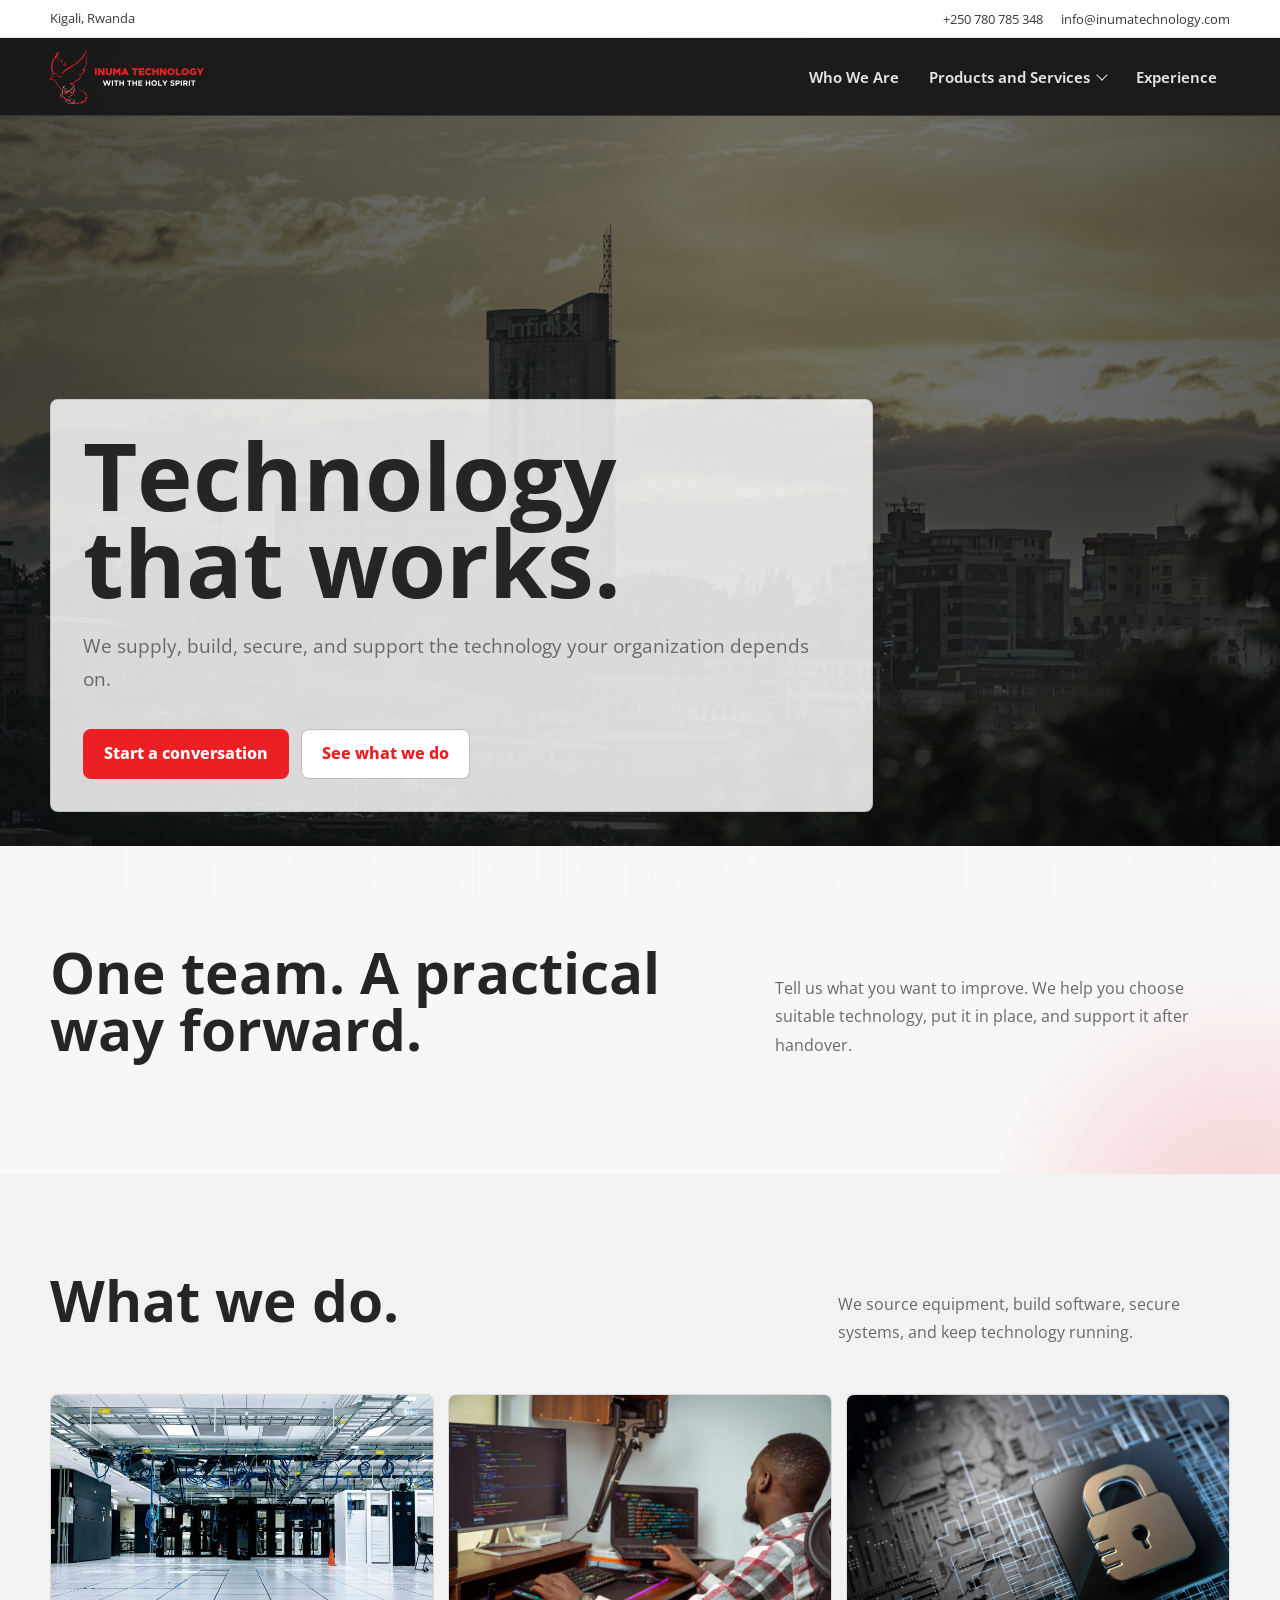
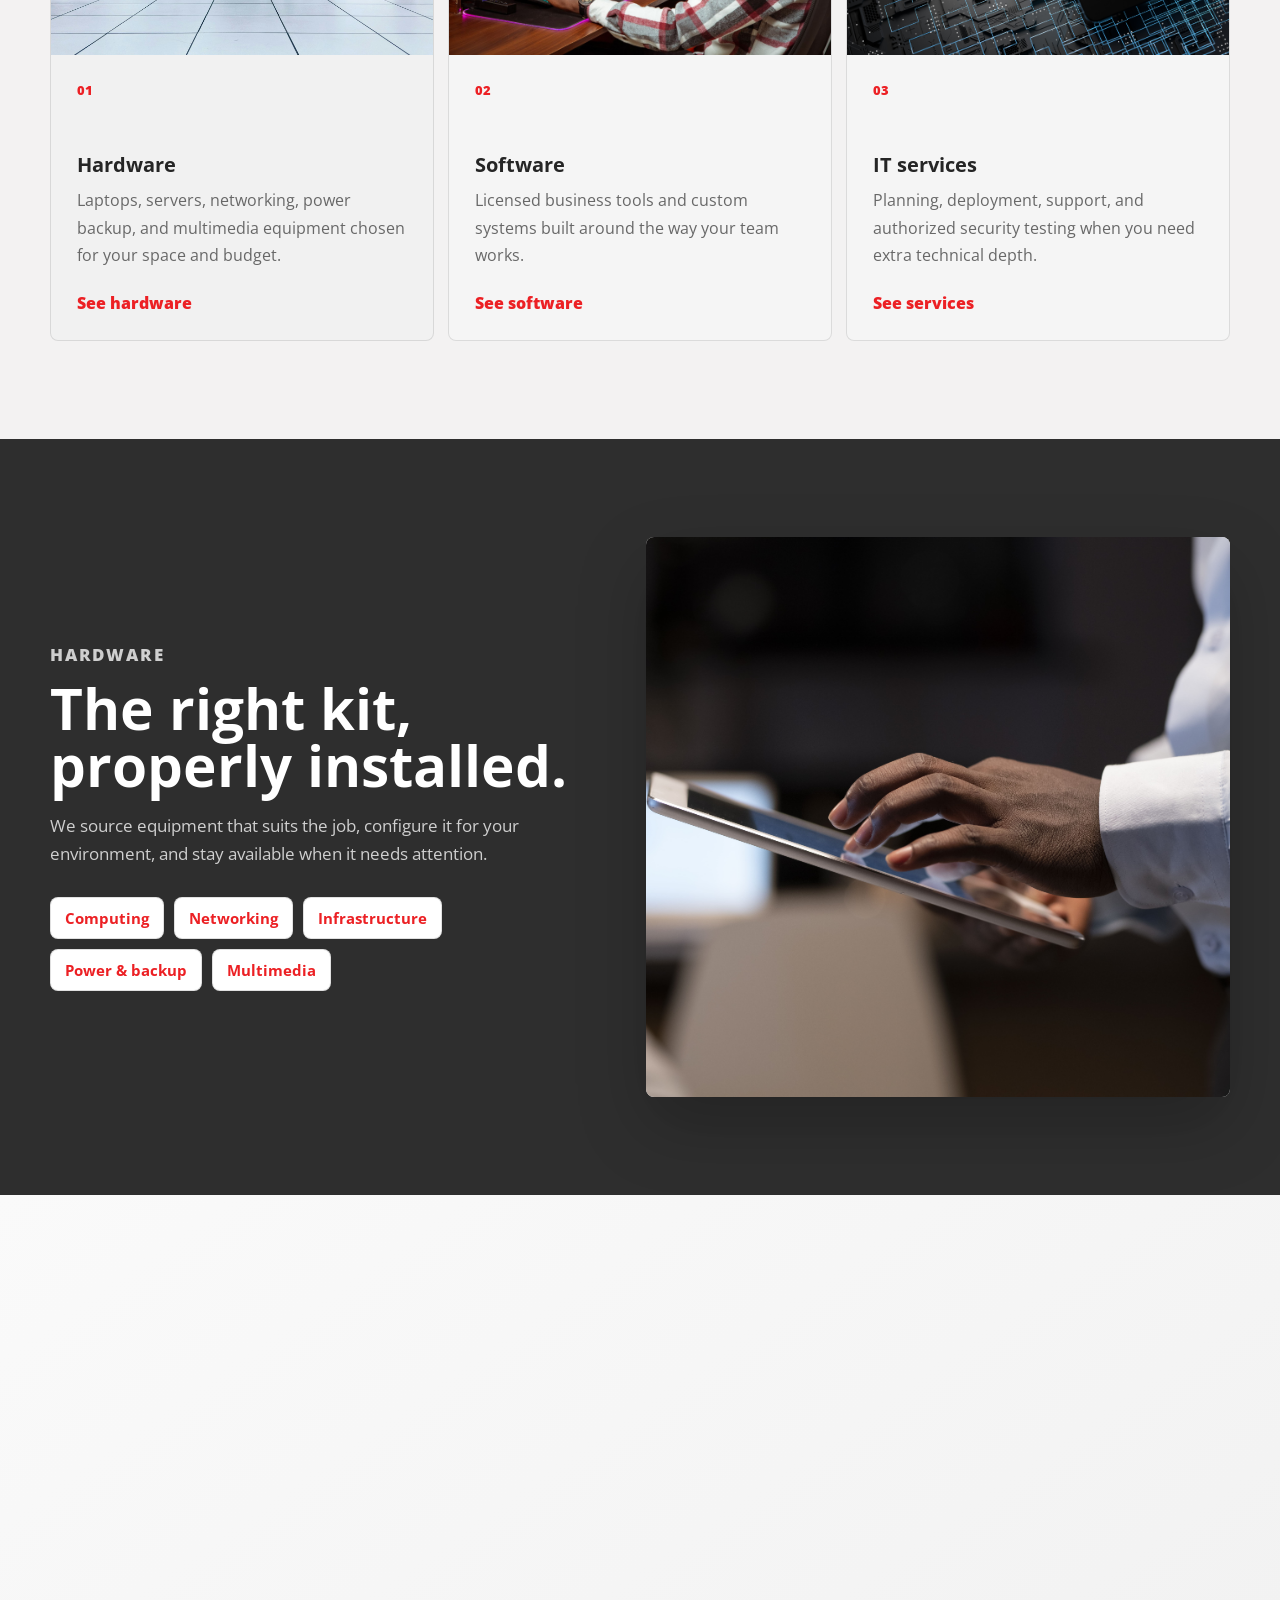
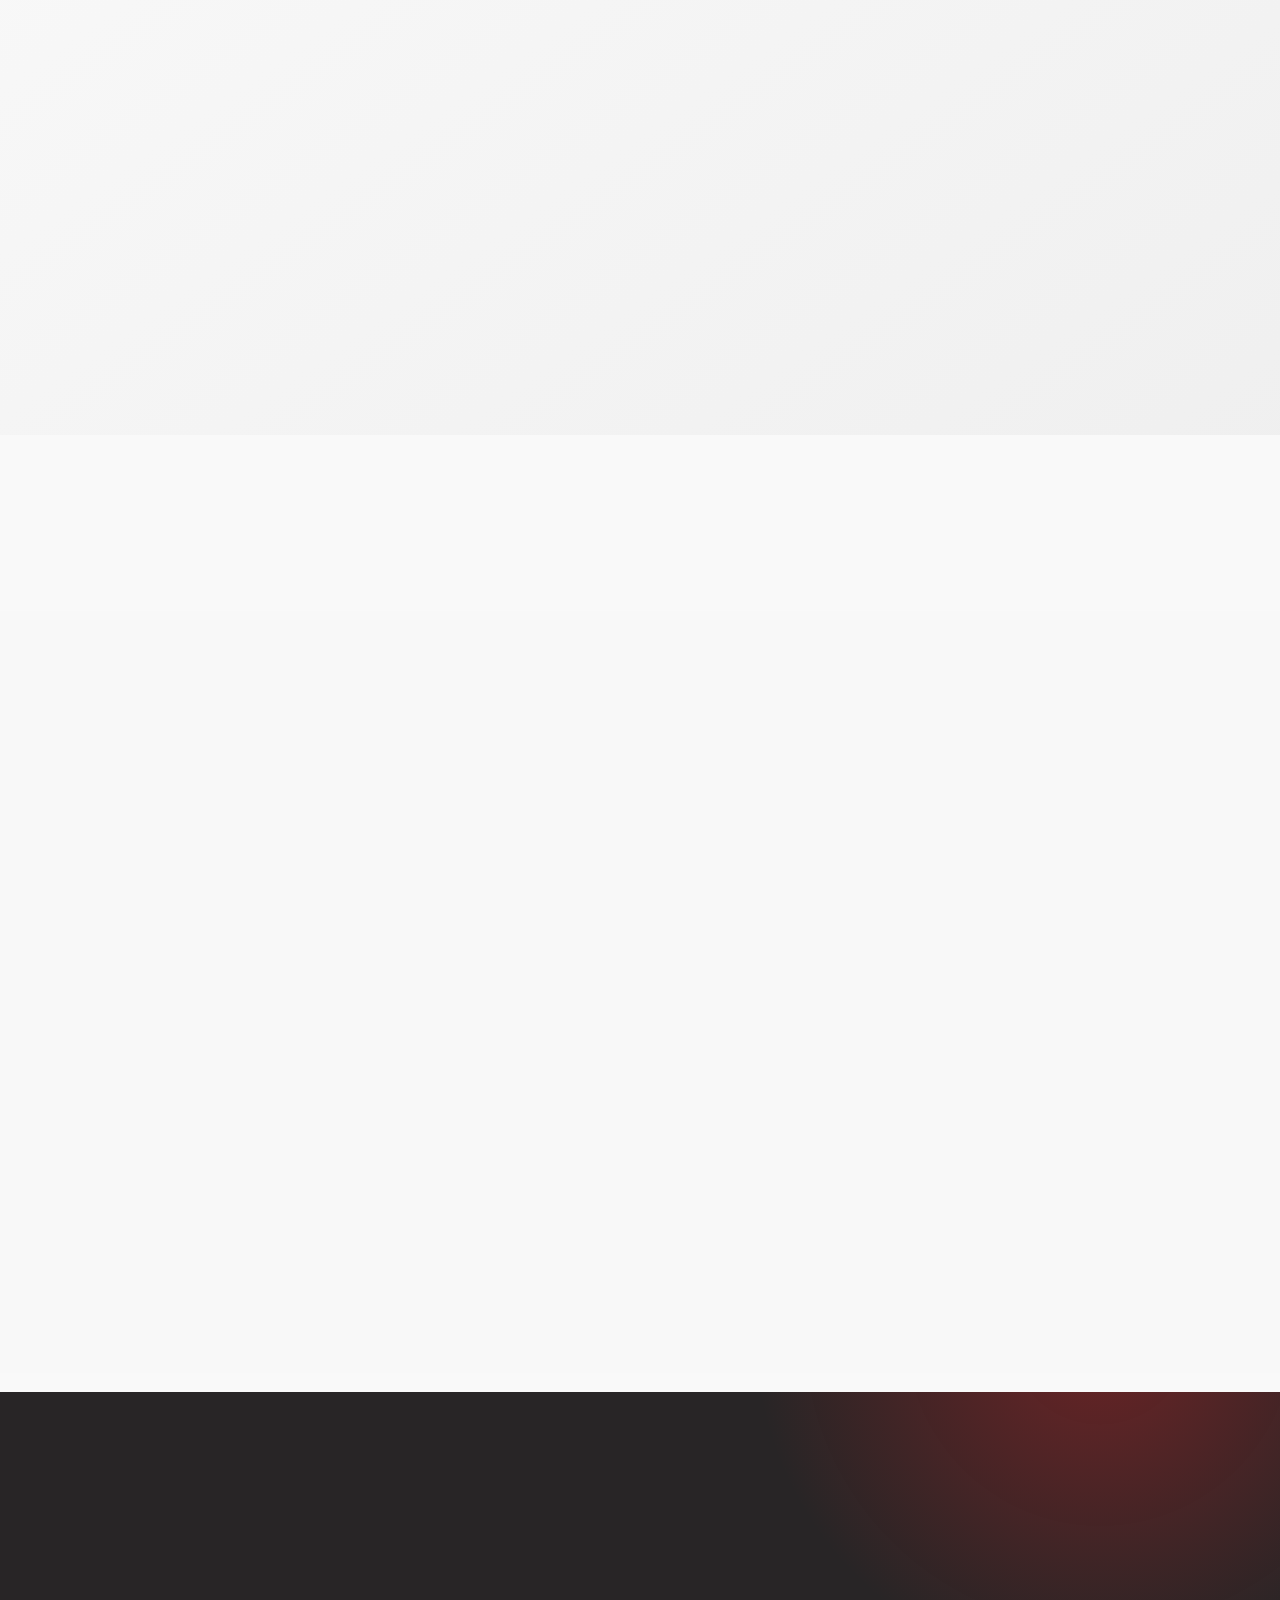
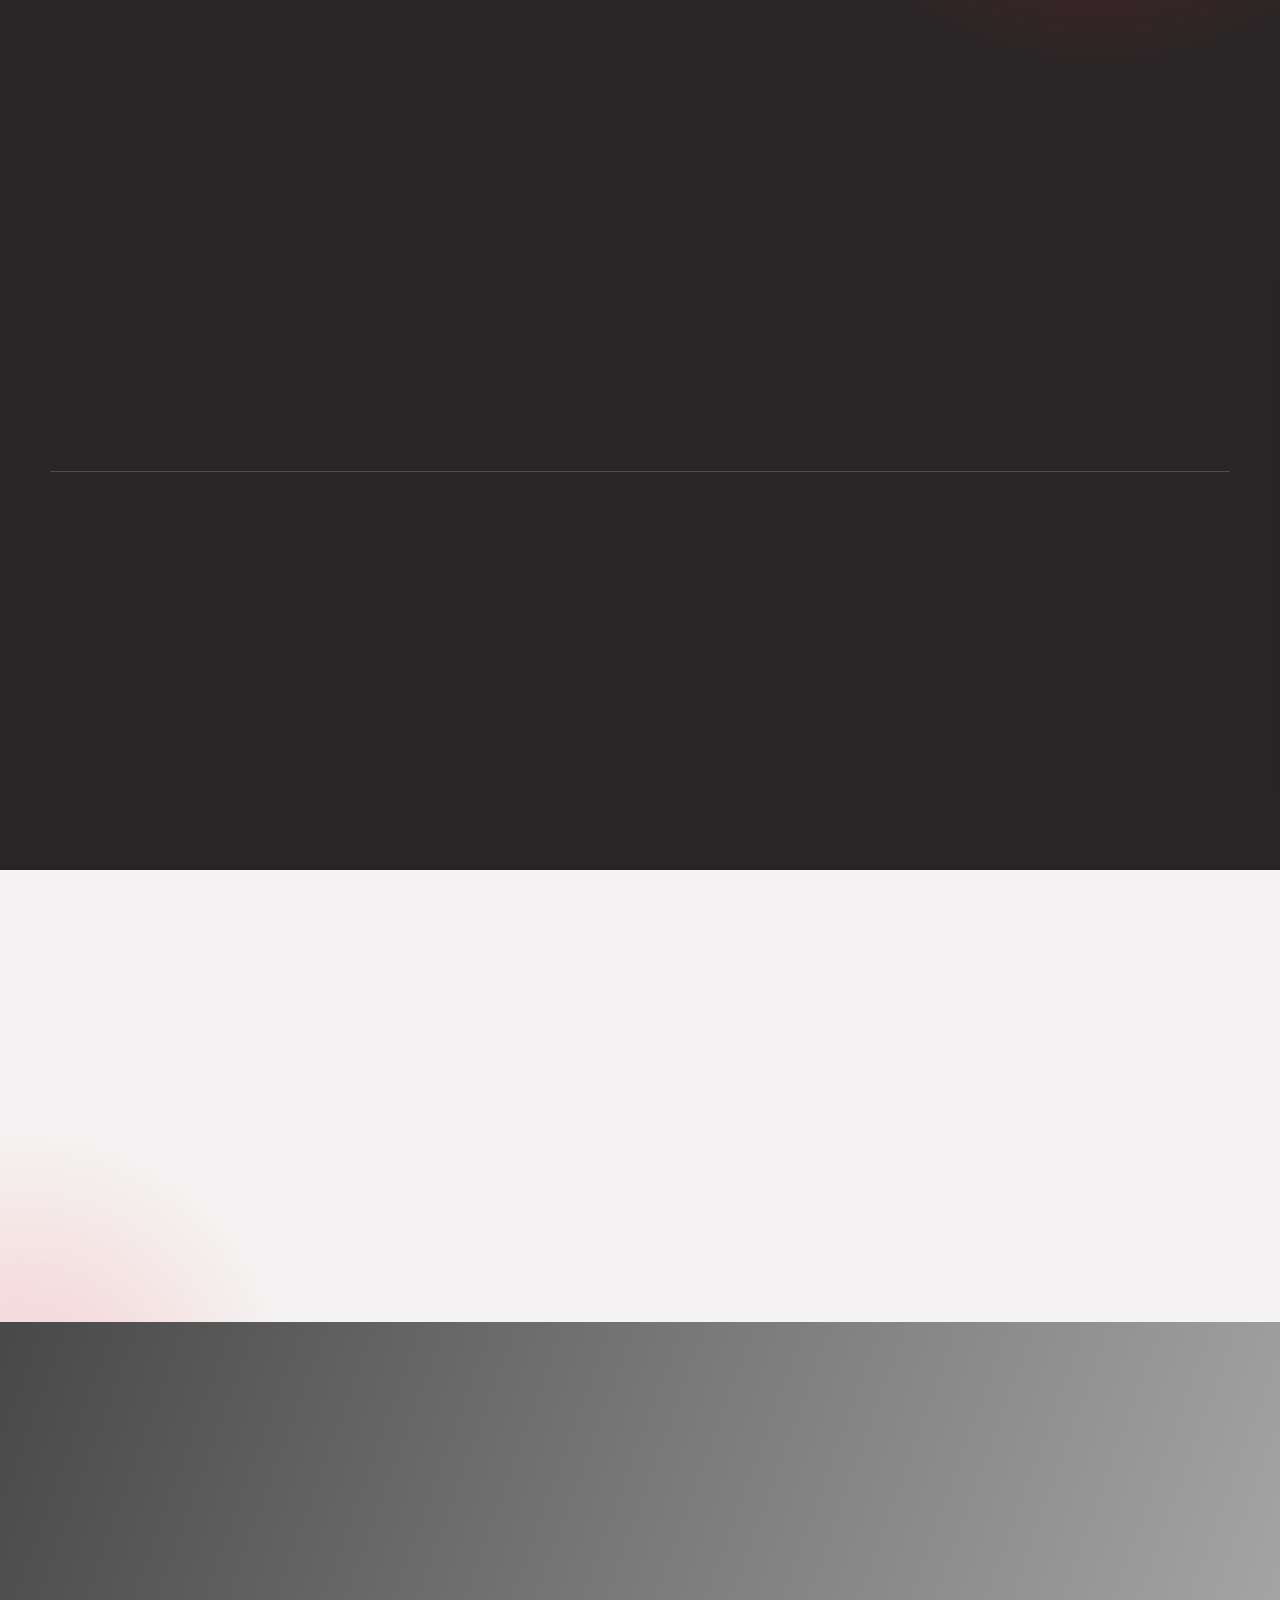
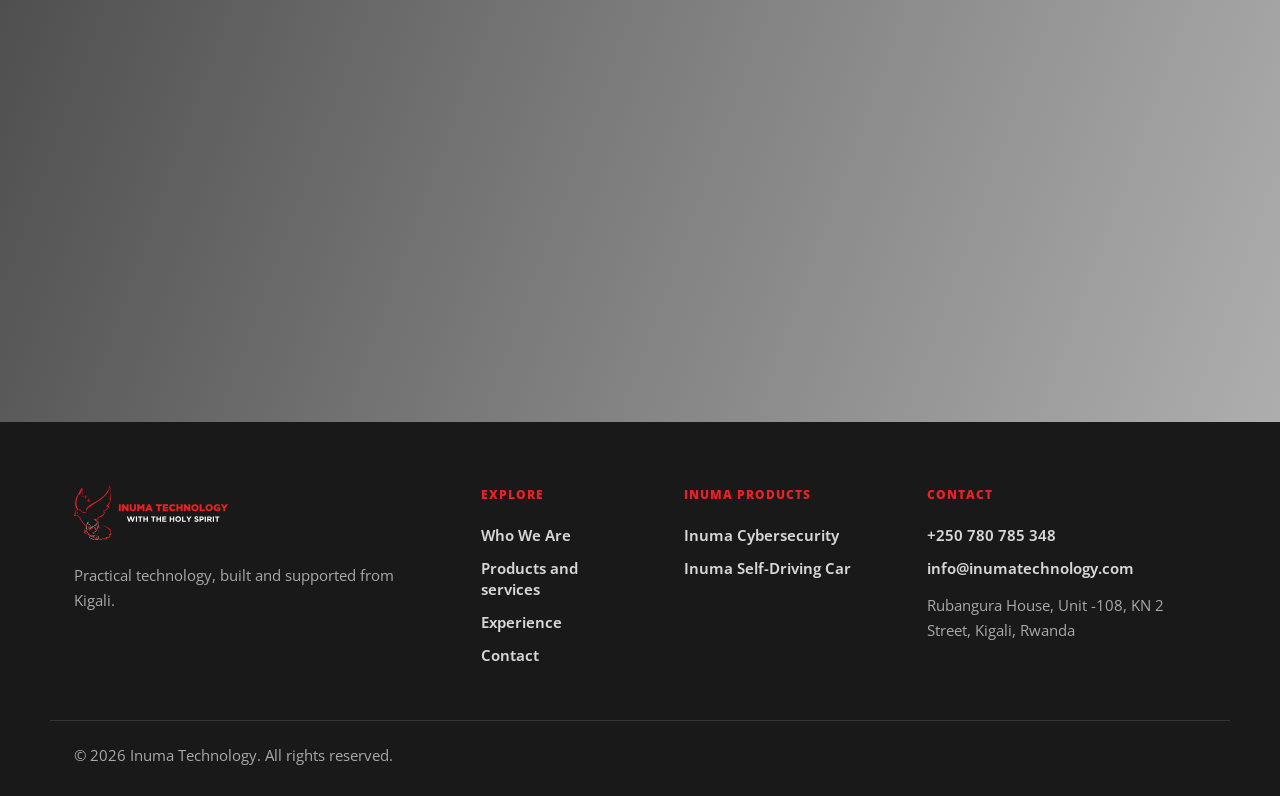
==== commit 187a6d29: "Simplify homepage hero" ====
--- a/index.html
+++ b/index.html
@@ -37,13 +37,8 @@
         <div class="hero-inner">
           <div class="hero-copy" data-reveal>
             <h1 id="hero-title">Technology that works.</h1>
-            <p class="hero-lead">We supply, build, secure, and support the technology your organization depends on—from everyday devices to custom software.</p>
+            <p class="hero-lead">We supply, build, secure, and support the technology your organization depends on.</p>
             <div class="hero-actions" aria-label="Primary actions"><a class="button button-primary" href="#contact">Start a conversation</a><a class="button button-secondary" href="#products-services">See what we do</a></div>
-          </div>
-          <div class="hero-panel" aria-label="Inuma Technology highlights" data-reveal>
-            <div><span>Founded</span><strong>2017</strong></div>
-            <div><span>Based in</span><strong>Kigali, Rwanda</strong></div>
-            <div><span>What we deliver</span><strong>Products + services</strong></div>
           </div>
         </div>
       </section>
--- a/styles.css
+++ b/styles.css
@@ -336,7 +336,7 @@
 }
 
 .hero-lead {
-  max-width: 710px;
+  max-width: 760px;
   margin-bottom: 0;
   color: var(--slate);
   font-size: 1.18rem;
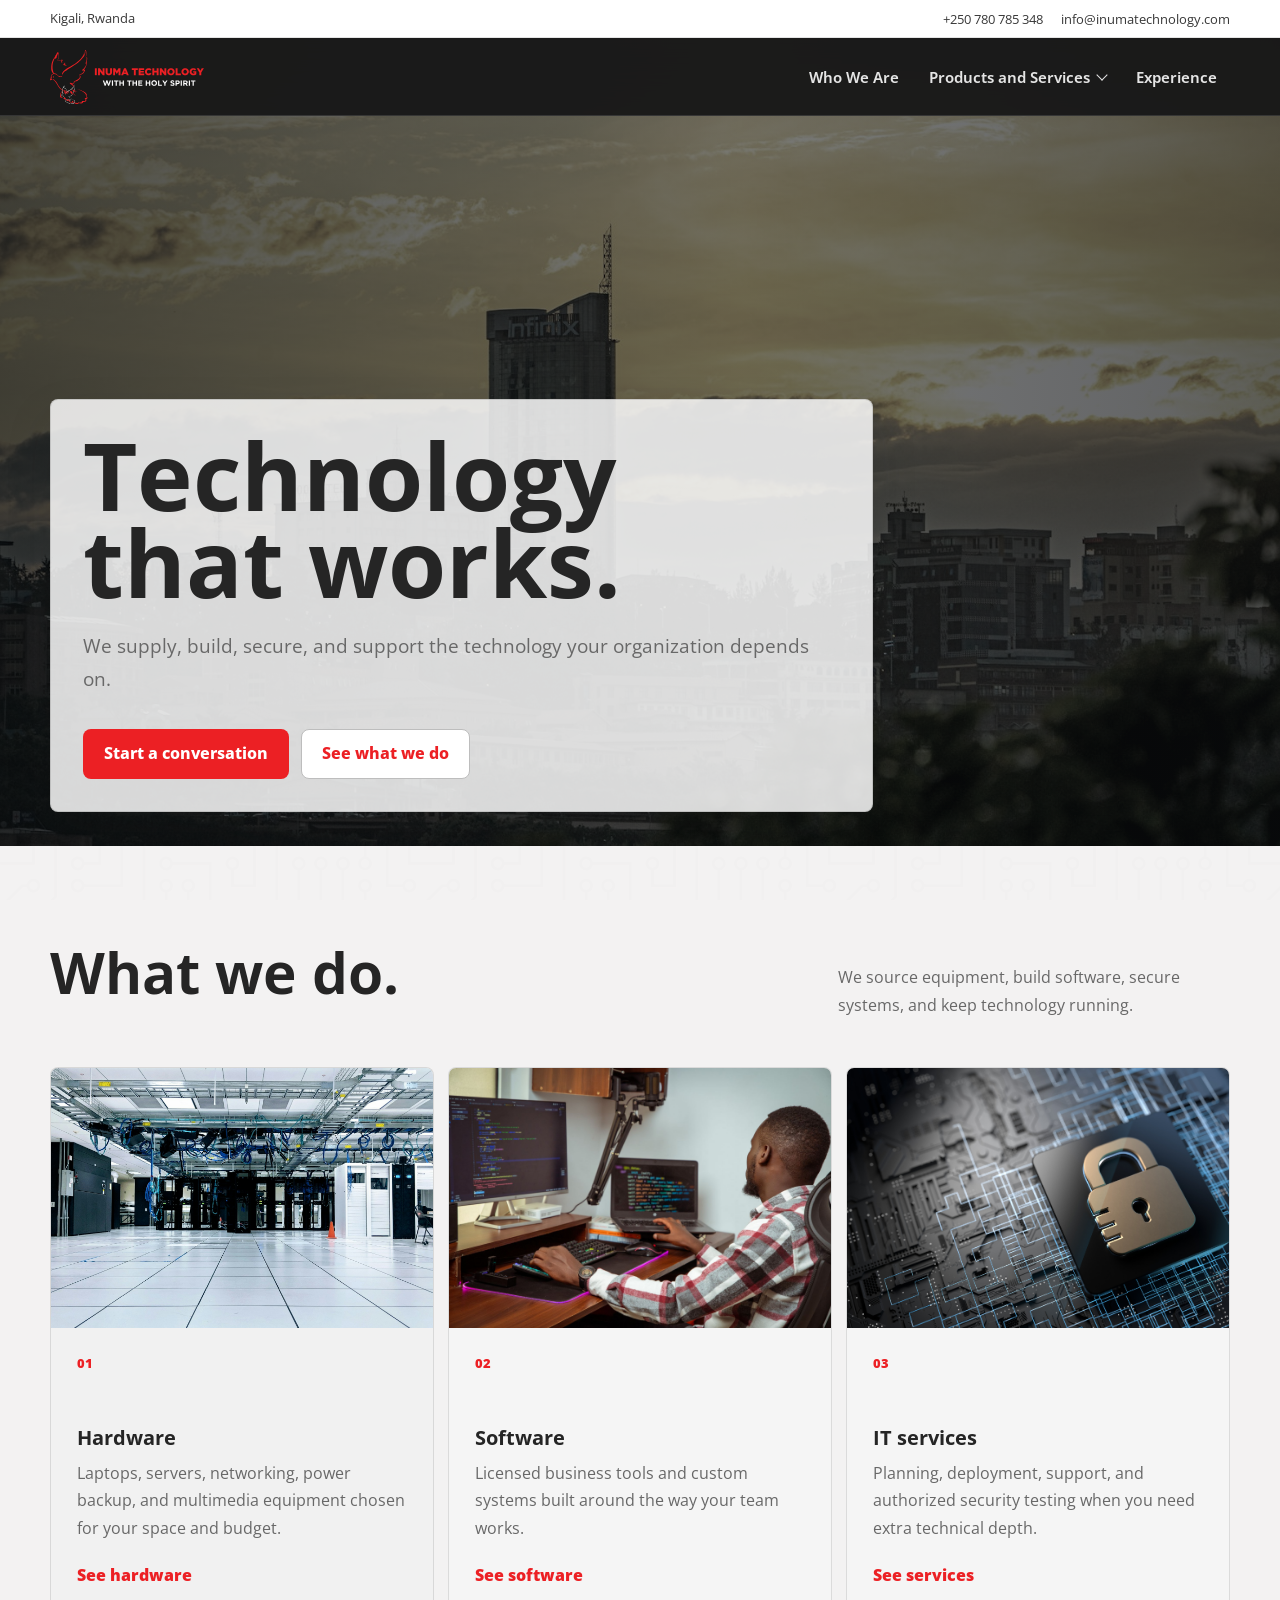
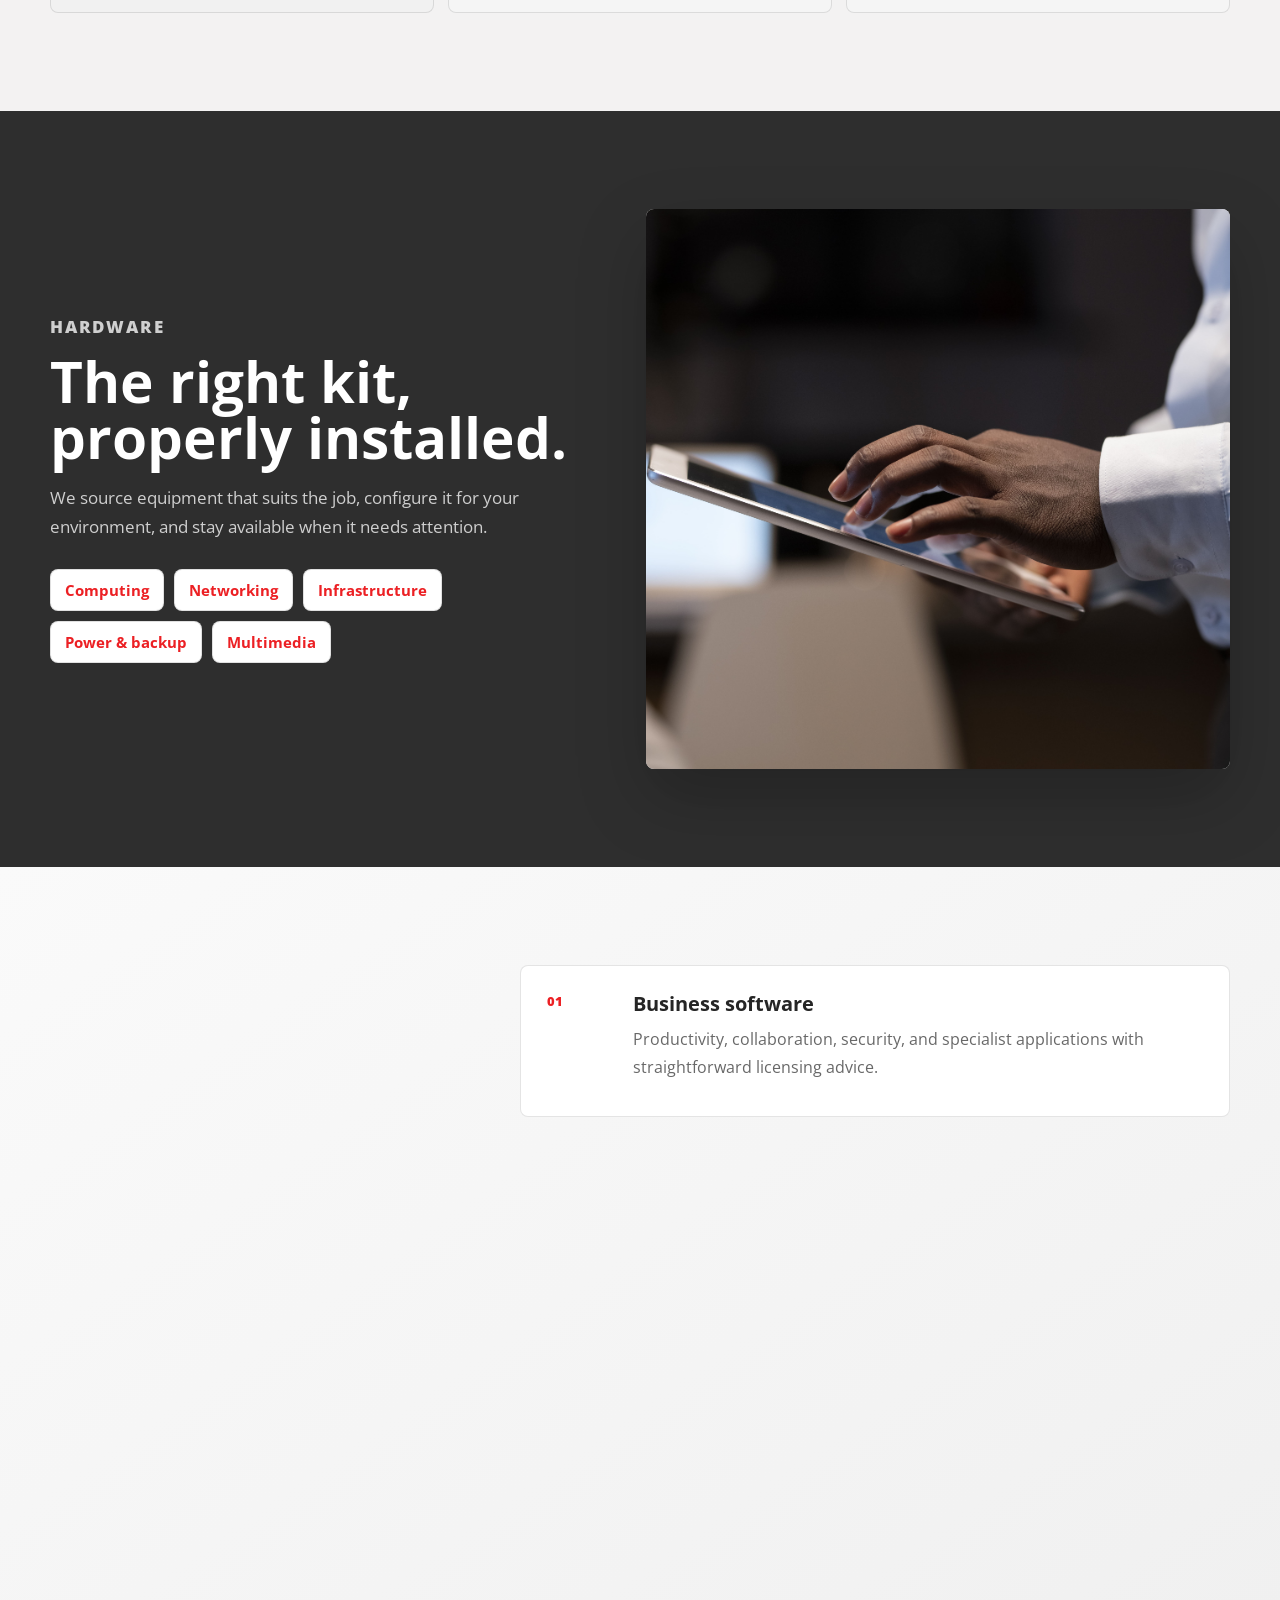
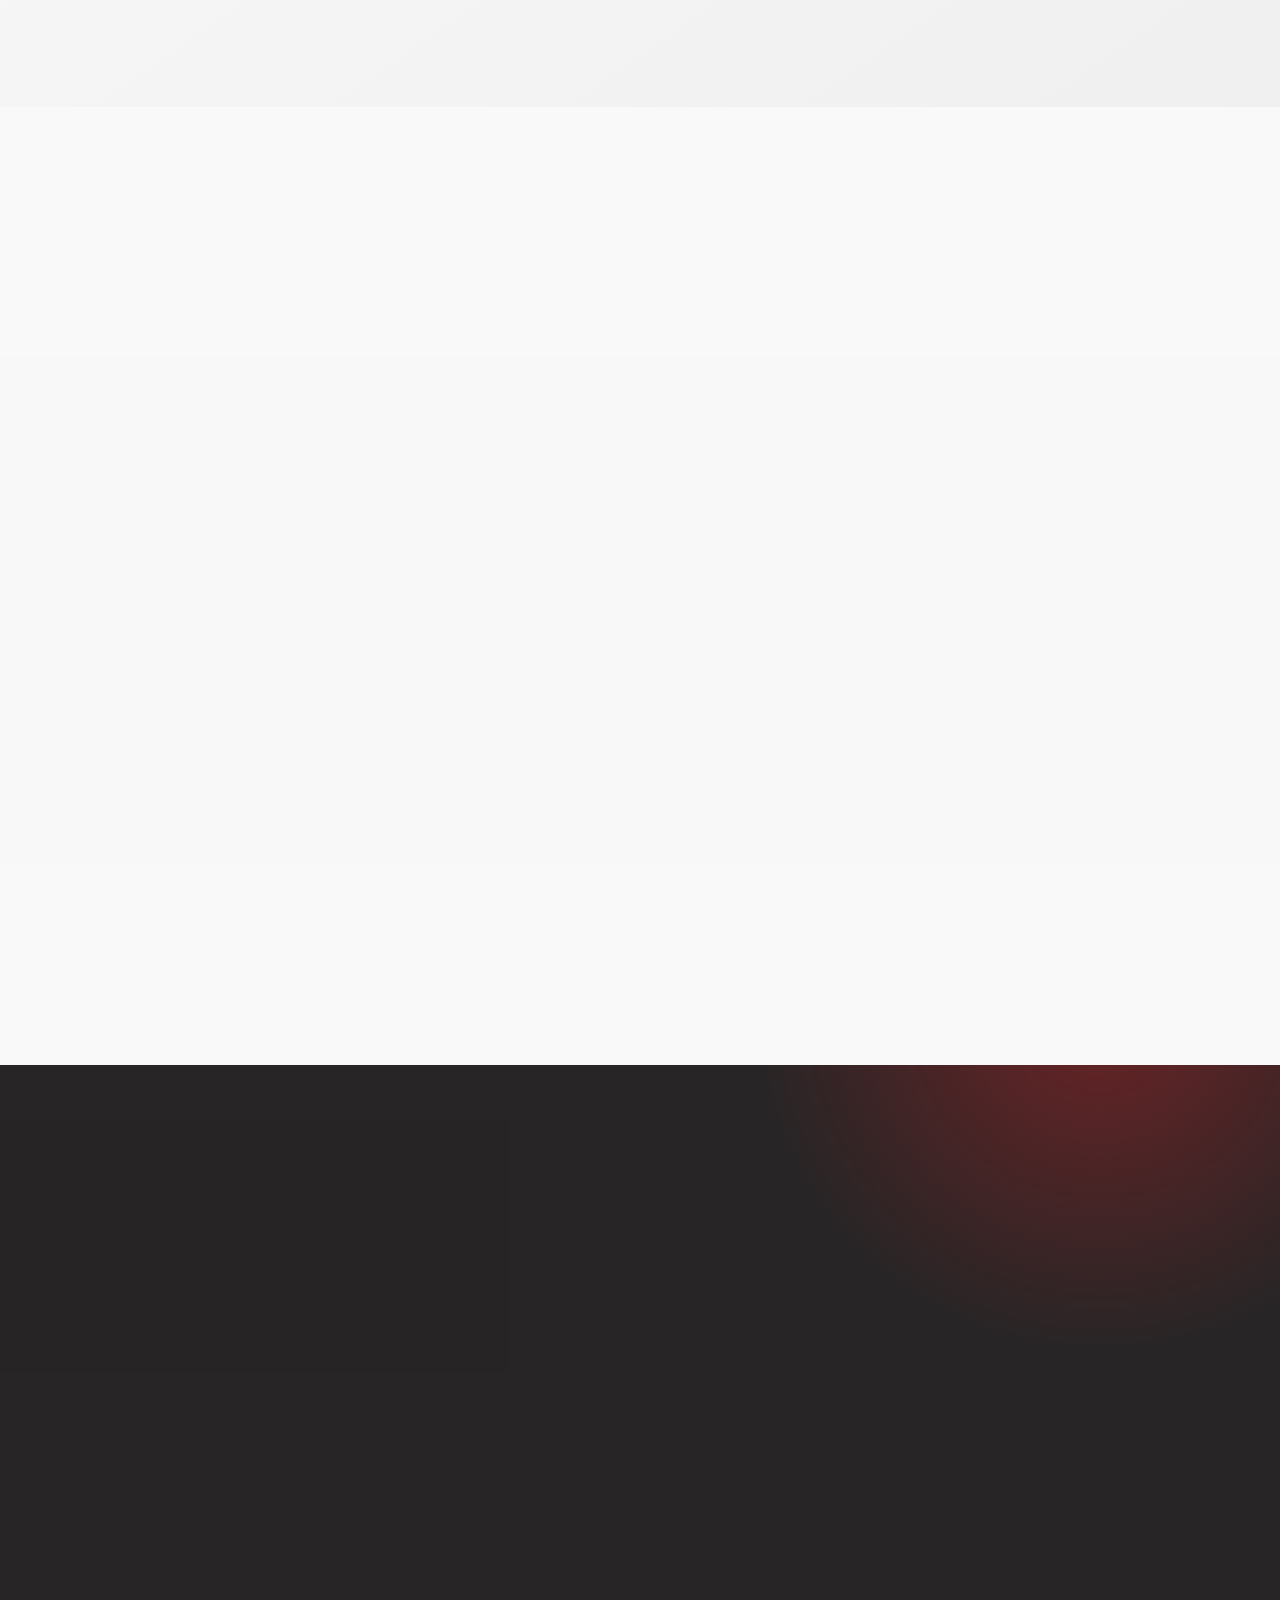
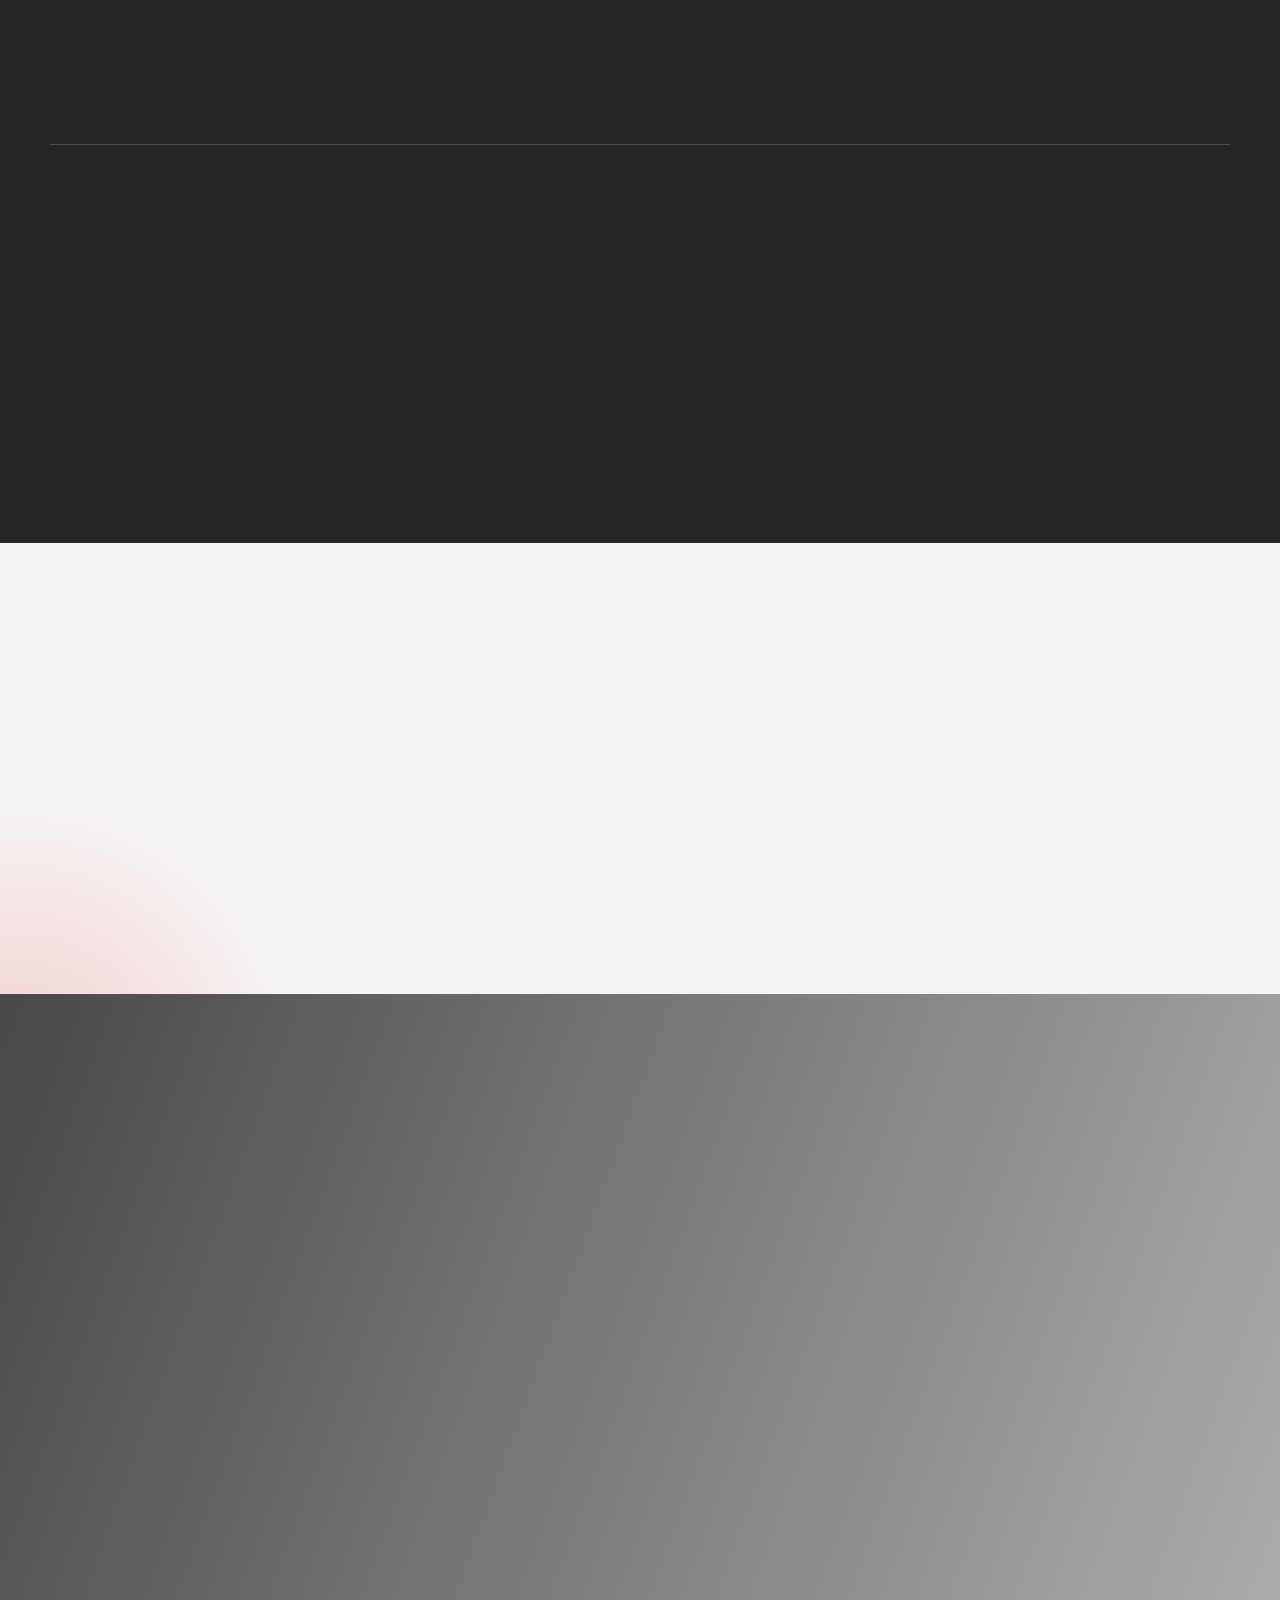
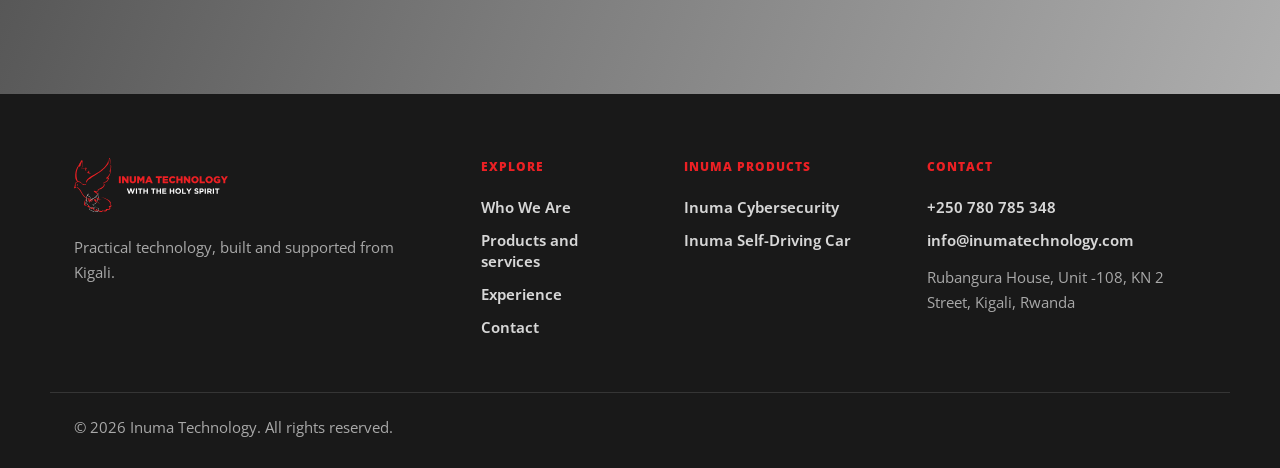
==== commit 76cb77d2: "Remove homepage about section" ====
--- a/index.html
+++ b/index.html
@@ -40,13 +40,6 @@
             <p class="hero-lead">We supply, build, secure, and support the technology your organization depends on.</p>
             <div class="hero-actions" aria-label="Primary actions"><a class="button button-primary" href="#contact">Start a conversation</a><a class="button button-secondary" href="#products-services">See what we do</a></div>
           </div>
-        </div>
-      </section>
-
-      <section id="about" class="section section-paper about-section">
-        <div class="about-intro">
-          <div data-reveal><h2>One team. A practical way forward.</h2></div>
-          <div data-reveal><p>Tell us what you want to improve. We help you choose suitable technology, put it in place, and support it after handover.</p></div>
         </div>
       </section>
 
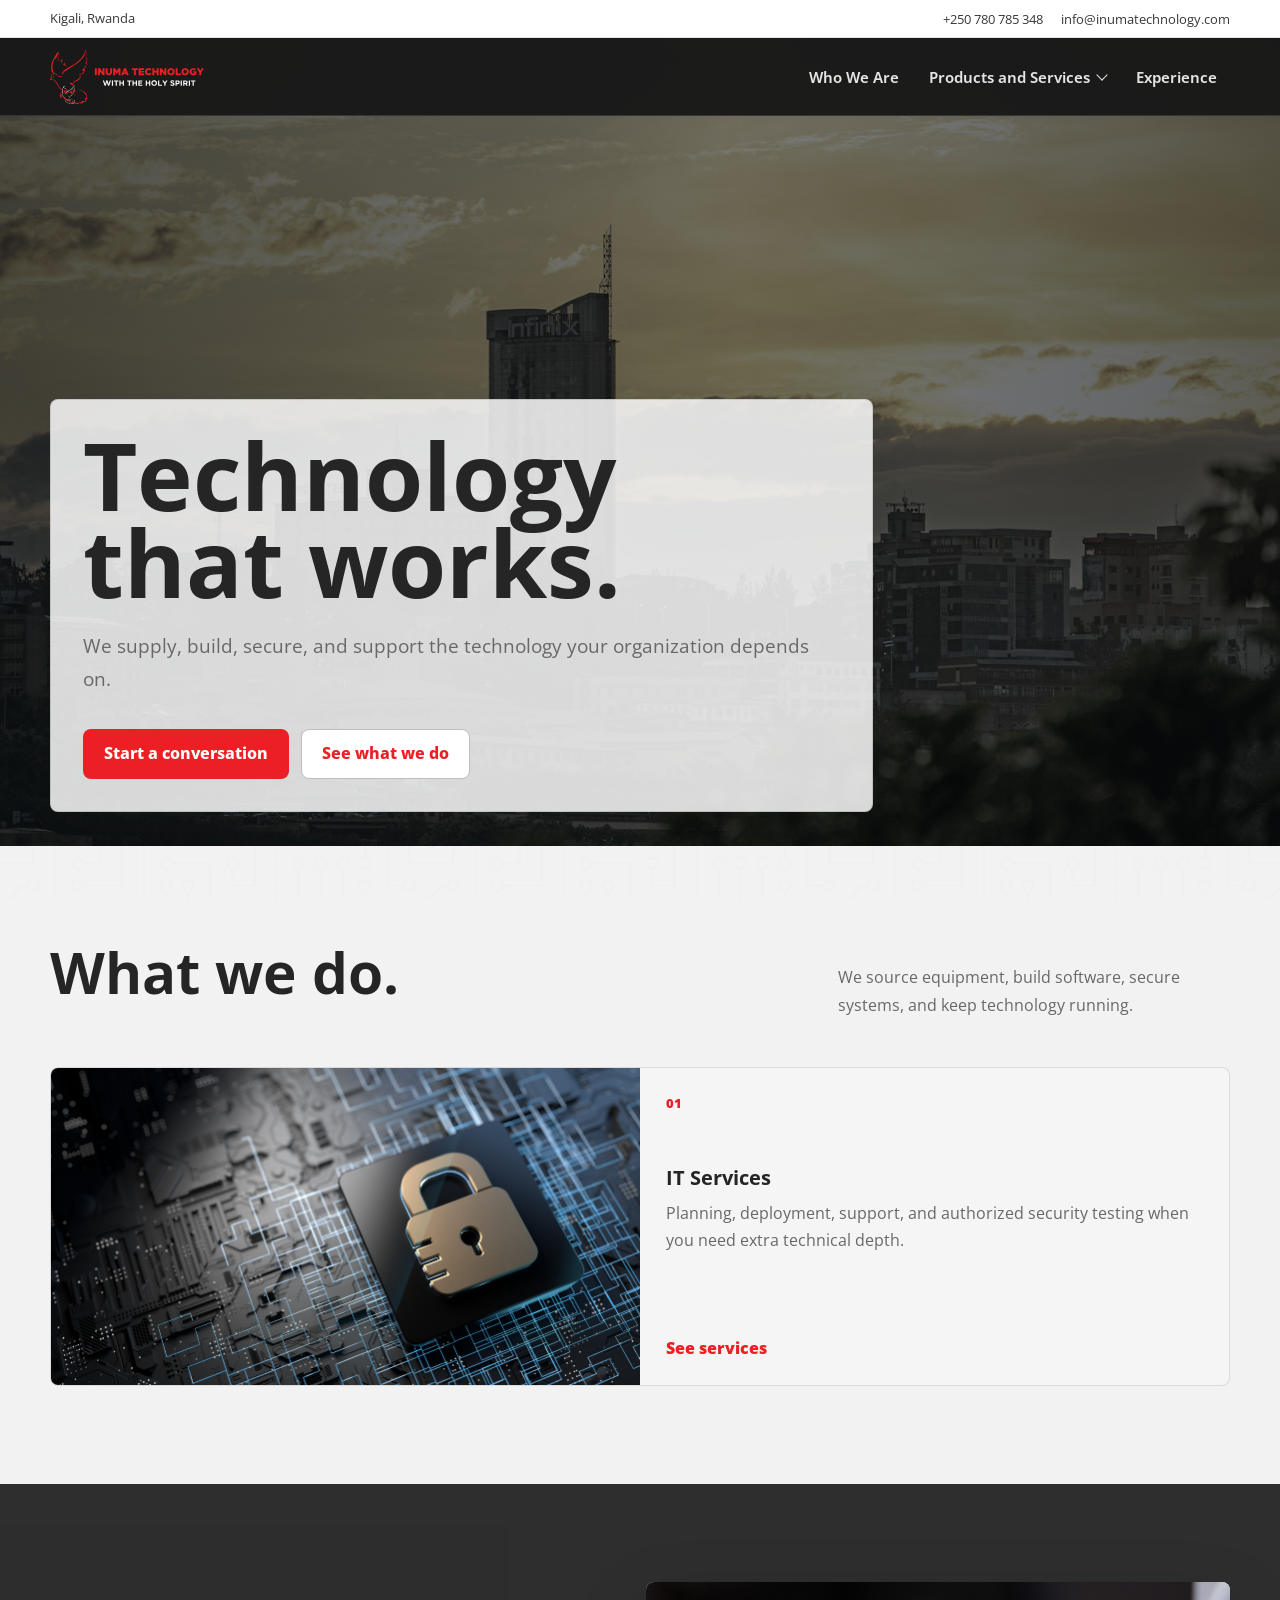
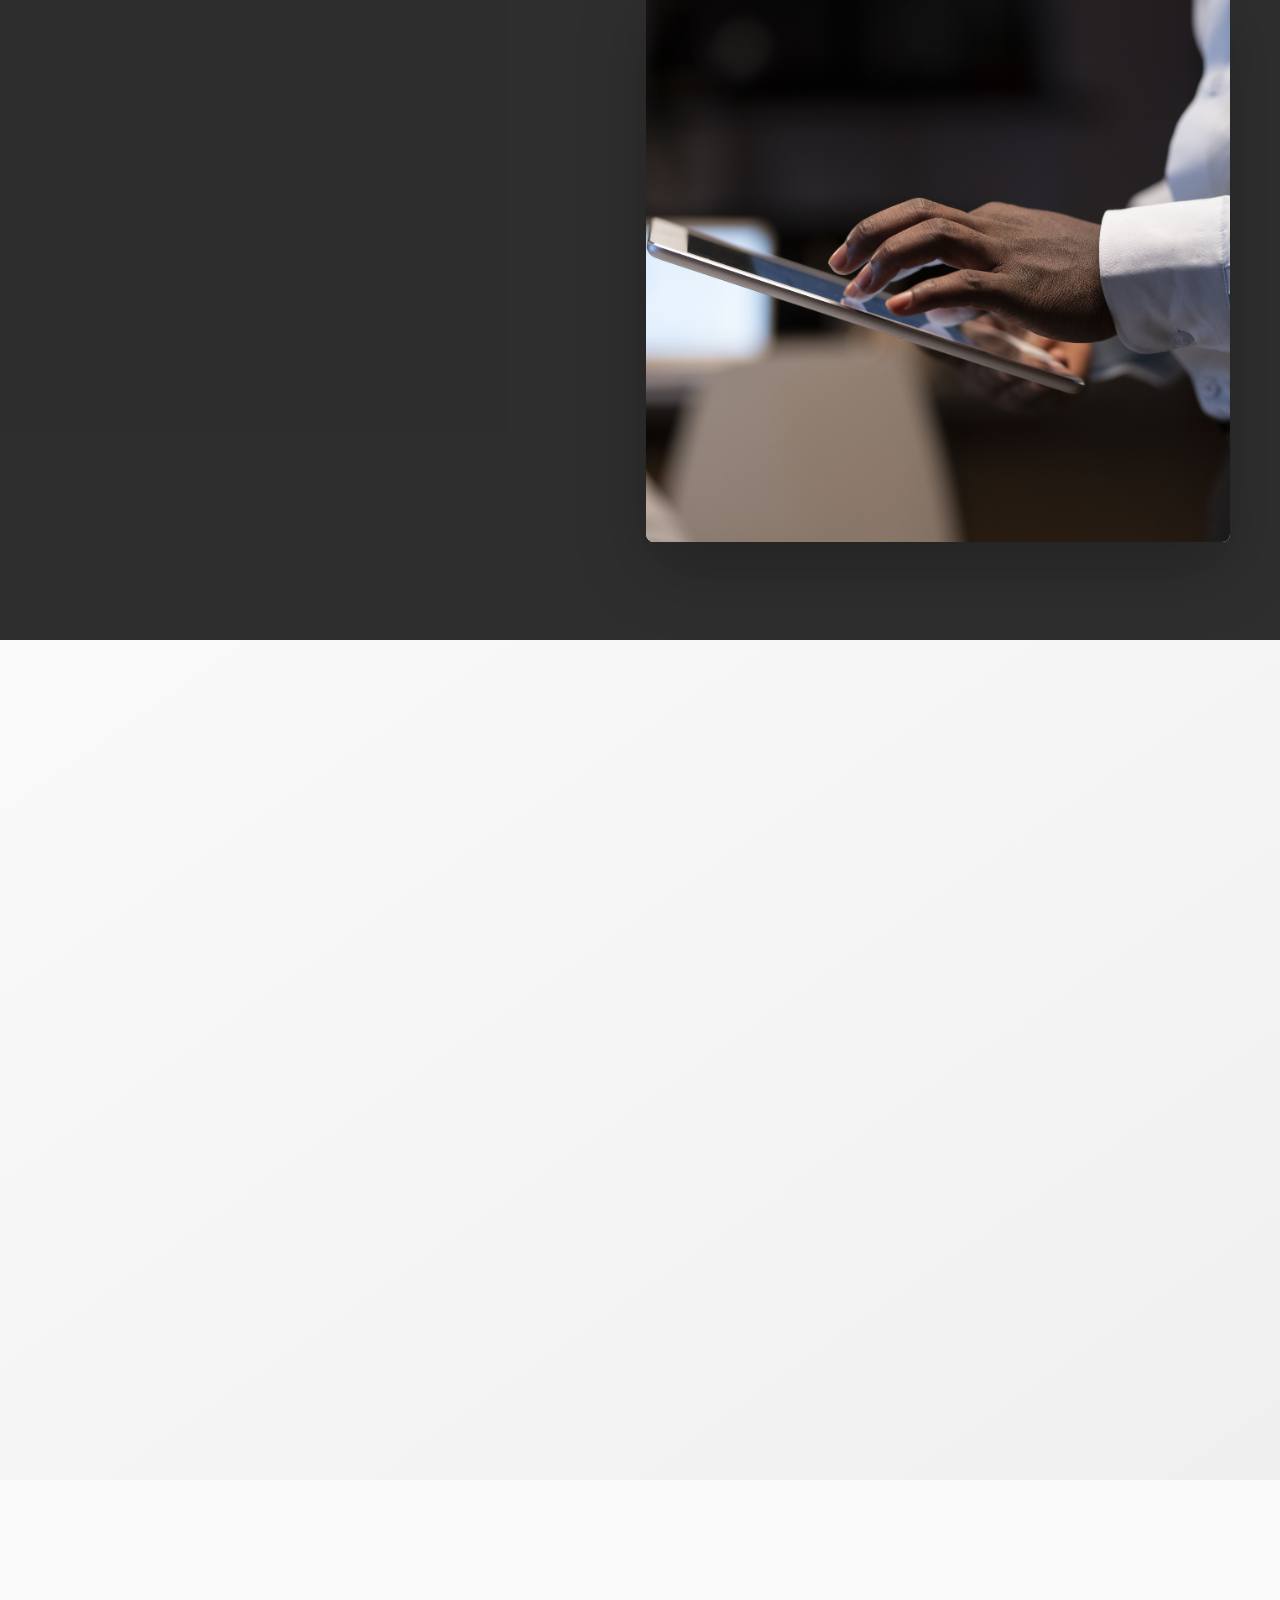
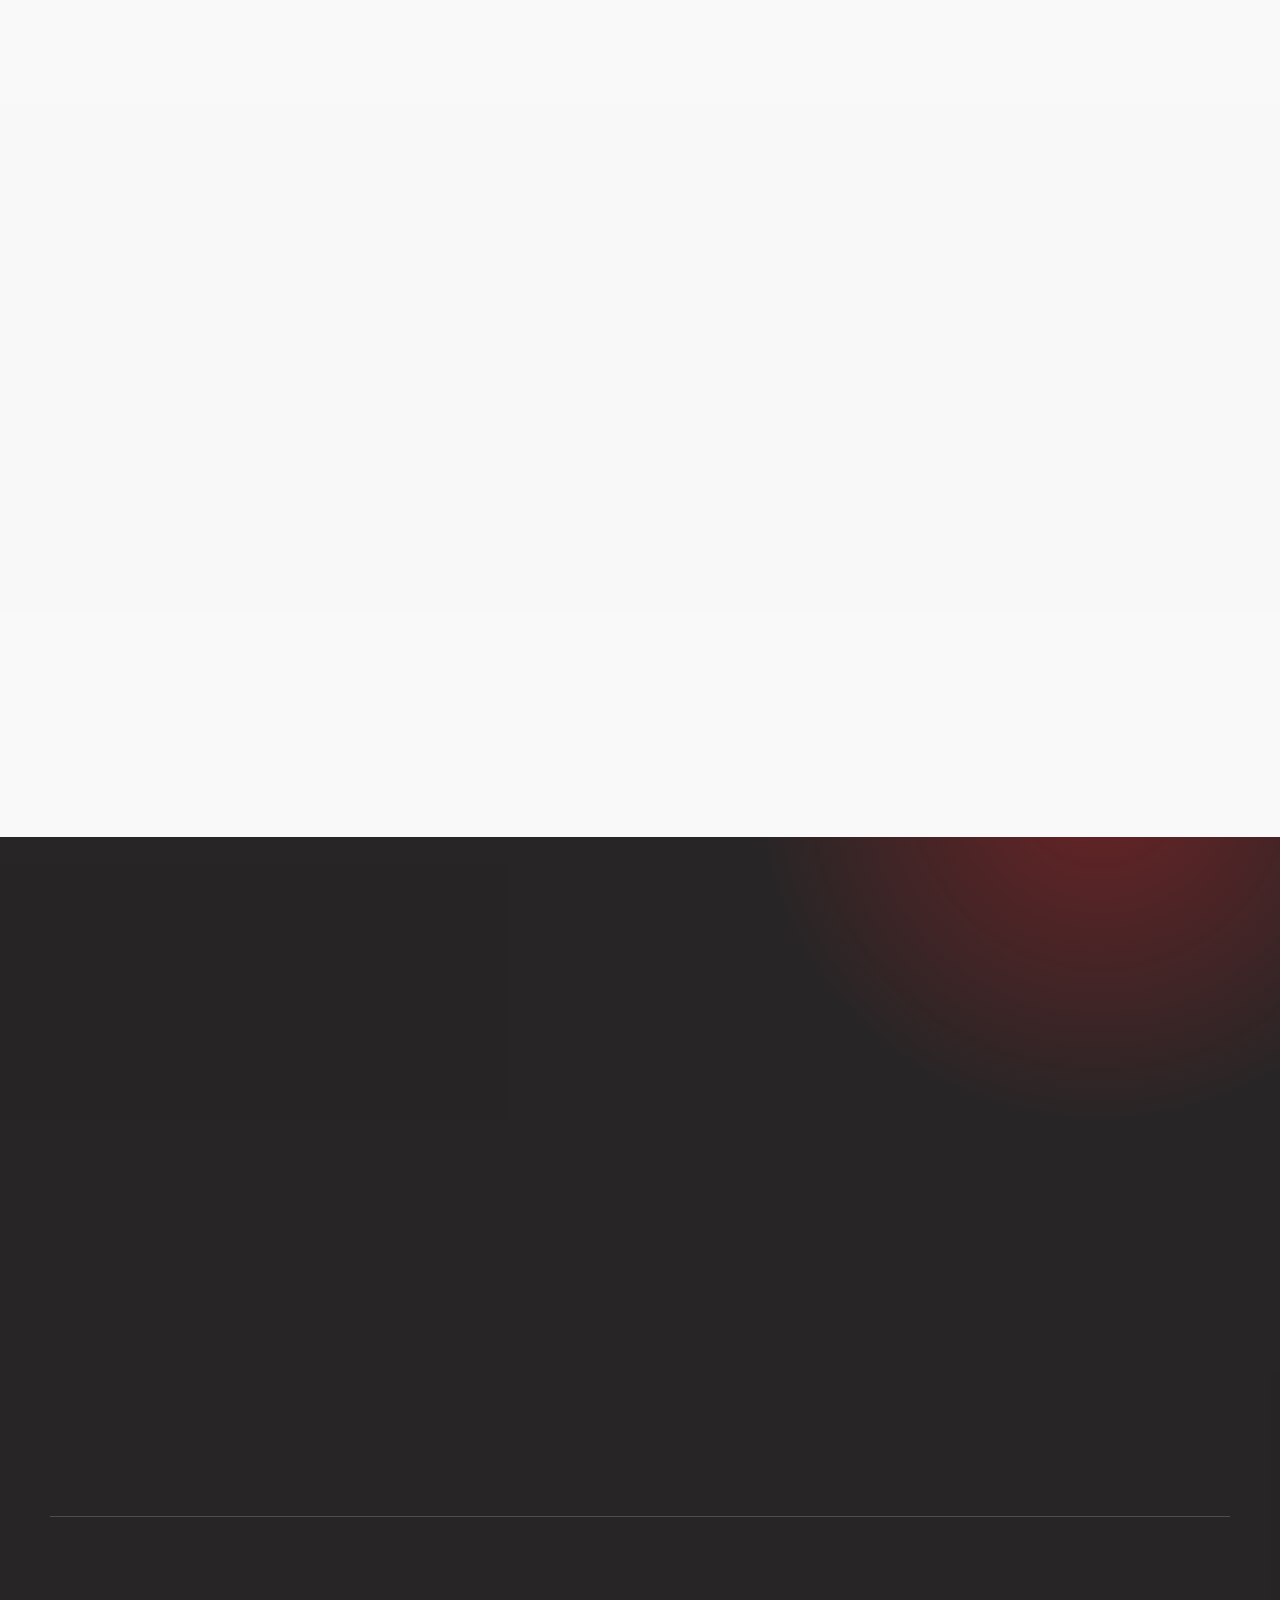
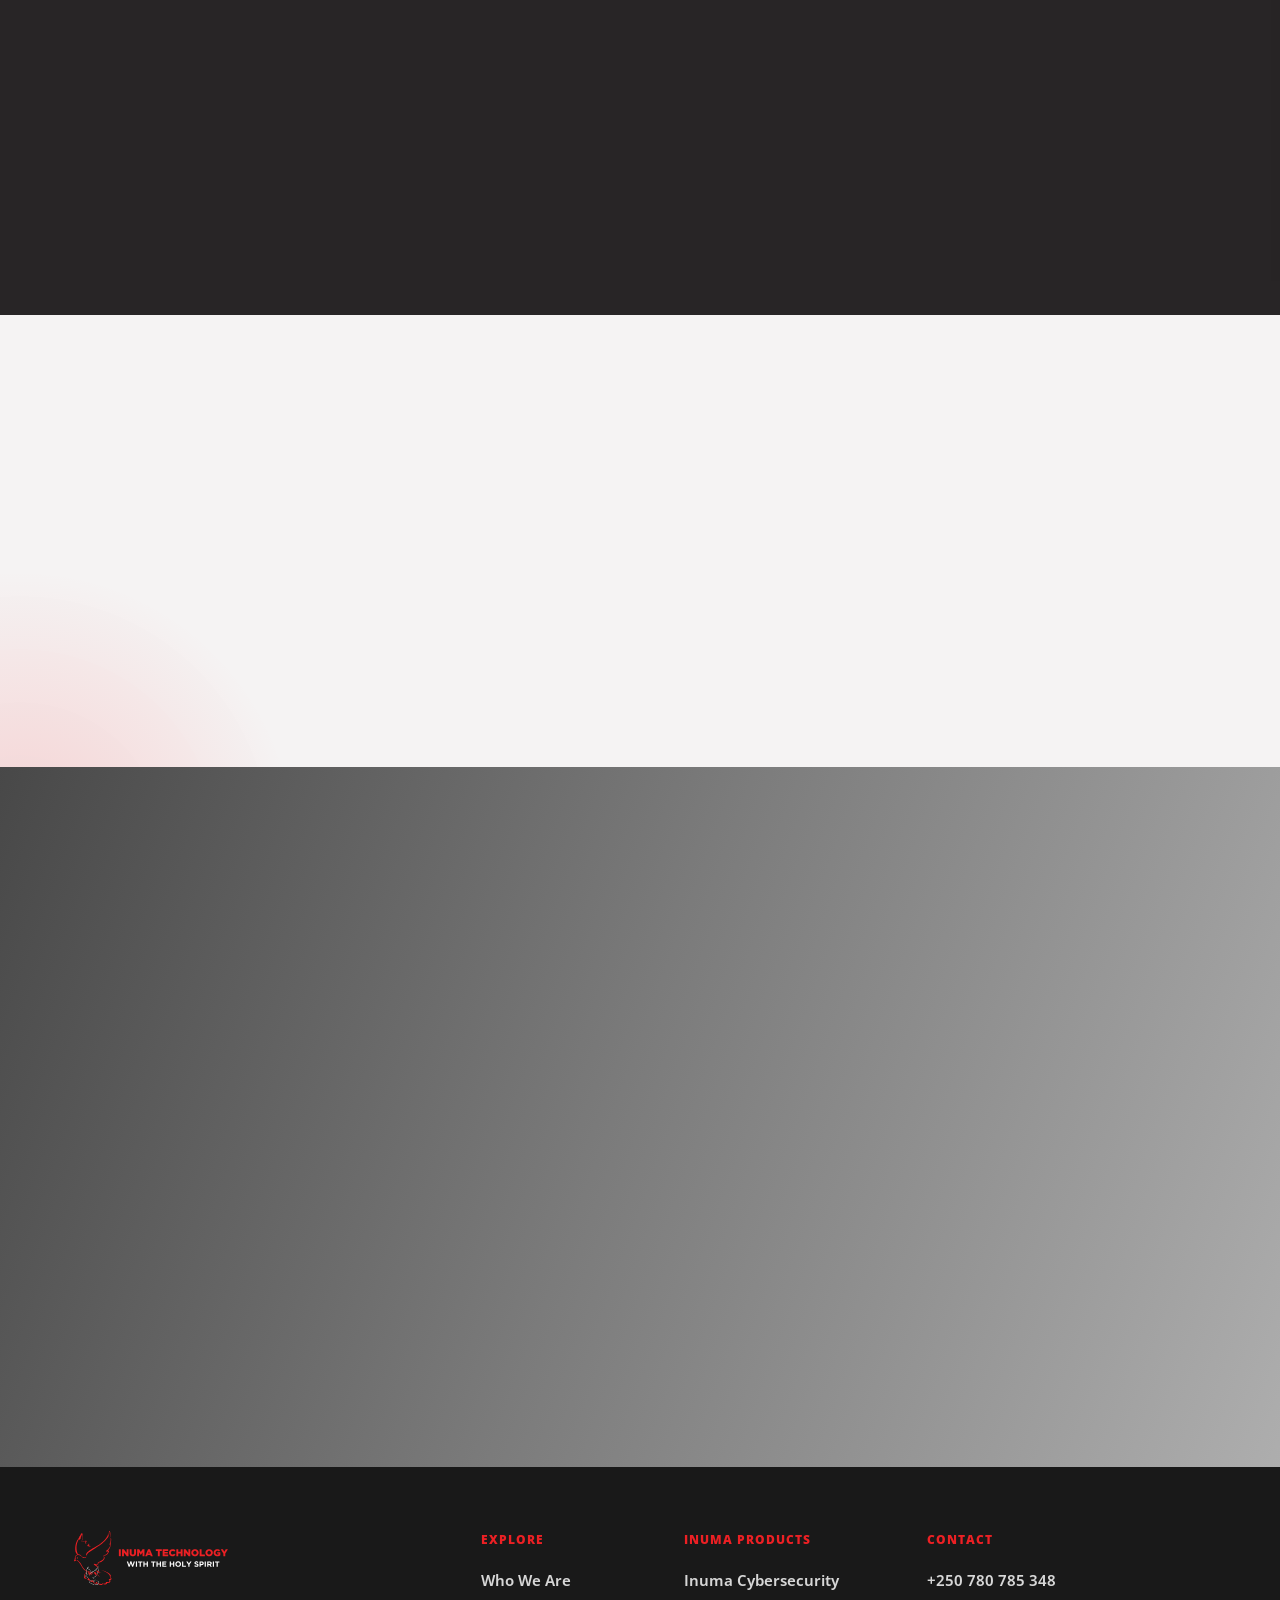
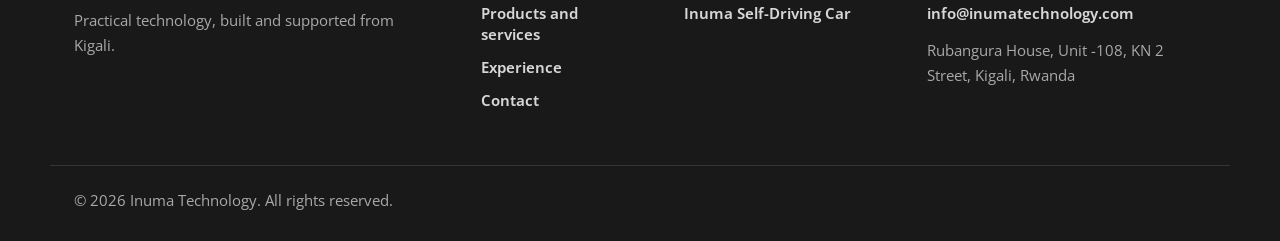
==== commit cd4aa910: "Remove duplicate supply cards and sync local updates" ====
--- a/index.html
+++ b/index.html
@@ -49,17 +49,9 @@
           <p data-reveal>We source equipment, build software, secure systems, and keep technology running.</p>
         </div>
         <div class="service-grid">
-          <article class="service-card service-card-featured" data-reveal>
-            <img src="assets/data-center-taylor-vick.jpg" alt="Network cabinets and cabling in a data center" loading="lazy" />
-            <div><span>01</span><h3>Hardware</h3><p>Laptops, servers, networking, power backup, and multimedia equipment chosen for your space and budget.</p><a href="#hardware">See hardware</a></div>
-          </article>
-          <article class="service-card" data-reveal>
-            <img src="assets/developer-nairobi-naboth-otieno.jpg" alt="Software developer working at a dual-screen workstation" loading="lazy" />
-            <div><span>02</span><h3>Software</h3><p>Licensed business tools and custom systems built around the way your team works.</p><a href="#software">See software</a></div>
-          </article>
           <article class="service-card" data-reveal>
             <img src="assets/cyber-lock.jpg" alt="Digital lock representing cybersecurity" loading="lazy" />
-            <div><span>03</span><h3>IT services</h3><p>Planning, deployment, support, and authorized security testing when you need extra technical depth.</p><a href="#services">See services</a></div>
+            <div><span>01</span><h3>IT Services</h3><p>Planning, deployment, support, and authorized security testing when you need extra technical depth.</p><a href="#services">See services</a></div>
           </article>
         </div>
       </section>
@@ -68,7 +60,7 @@
         <div class="split split-reverse">
           <div class="split-media" data-reveal><img src="assets/man-using-tablet-min.jpg" alt="Professional reviewing an IT solution on a tablet" loading="lazy" /></div>
           <div class="split-copy" data-reveal>
-            <p class="eyebrow">Hardware</p><h2>The right kit, properly installed.</h2>
+            <p class="eyebrow">Hardware Supply</p><h2>The right kit, properly installed.</h2>
             <p>We source equipment that suits the job, configure it for your environment, and stay available when it needs attention.</p>
             <div class="tag-list" aria-label="Hardware solution categories"><span>Computing</span><span>Networking</span><span>Infrastructure</span><span>Power & backup</span><span>Multimedia</span></div>
           </div>
@@ -77,7 +69,7 @@
 
       <section id="software" class="section section-soft capabilities-section">
         <div class="supply-layout">
-          <div class="section-title" data-reveal><p class="eyebrow">Software</p><h2>Software that fits.</h2><p>We supply licensed software, build tailored tools, connect systems, and support them over time.</p></div>
+          <div class="section-title" data-reveal><p class="eyebrow">Software Supply</p><h2>Software that fits.</h2><p>We supply licensed software, build tailored tools, connect systems, and support them over time.</p></div>
           <div class="capability-stack">
             <article data-reveal><span>01</span><div><h3>Business software</h3><p>Productivity, collaboration, security, and specialist applications with straightforward licensing advice.</p></div></article>
             <article data-reveal><span>02</span><div><h3>Custom systems</h3><p>Portals, dashboards, internal tools, and workflow systems built for the people who will use them.</p></div></article>
--- a/styles.css
+++ b/styles.css
@@ -615,6 +615,23 @@
   background: #f1f1f1;
 }
 
+.service-grid > .service-card:only-child {
+  grid-column: 1 / -1;
+}
+
+@media (min-width: 861px) {
+  .service-grid > .service-card:only-child {
+    min-height: 300px;
+    grid-template-columns: repeat(2, minmax(0, 1fr));
+    grid-template-rows: auto;
+  }
+
+  .service-grid > .service-card:only-child > img {
+    height: 100%;
+    min-height: 300px;
+  }
+}
+
 .service-card img {
   width: 100%;
   height: 260px;
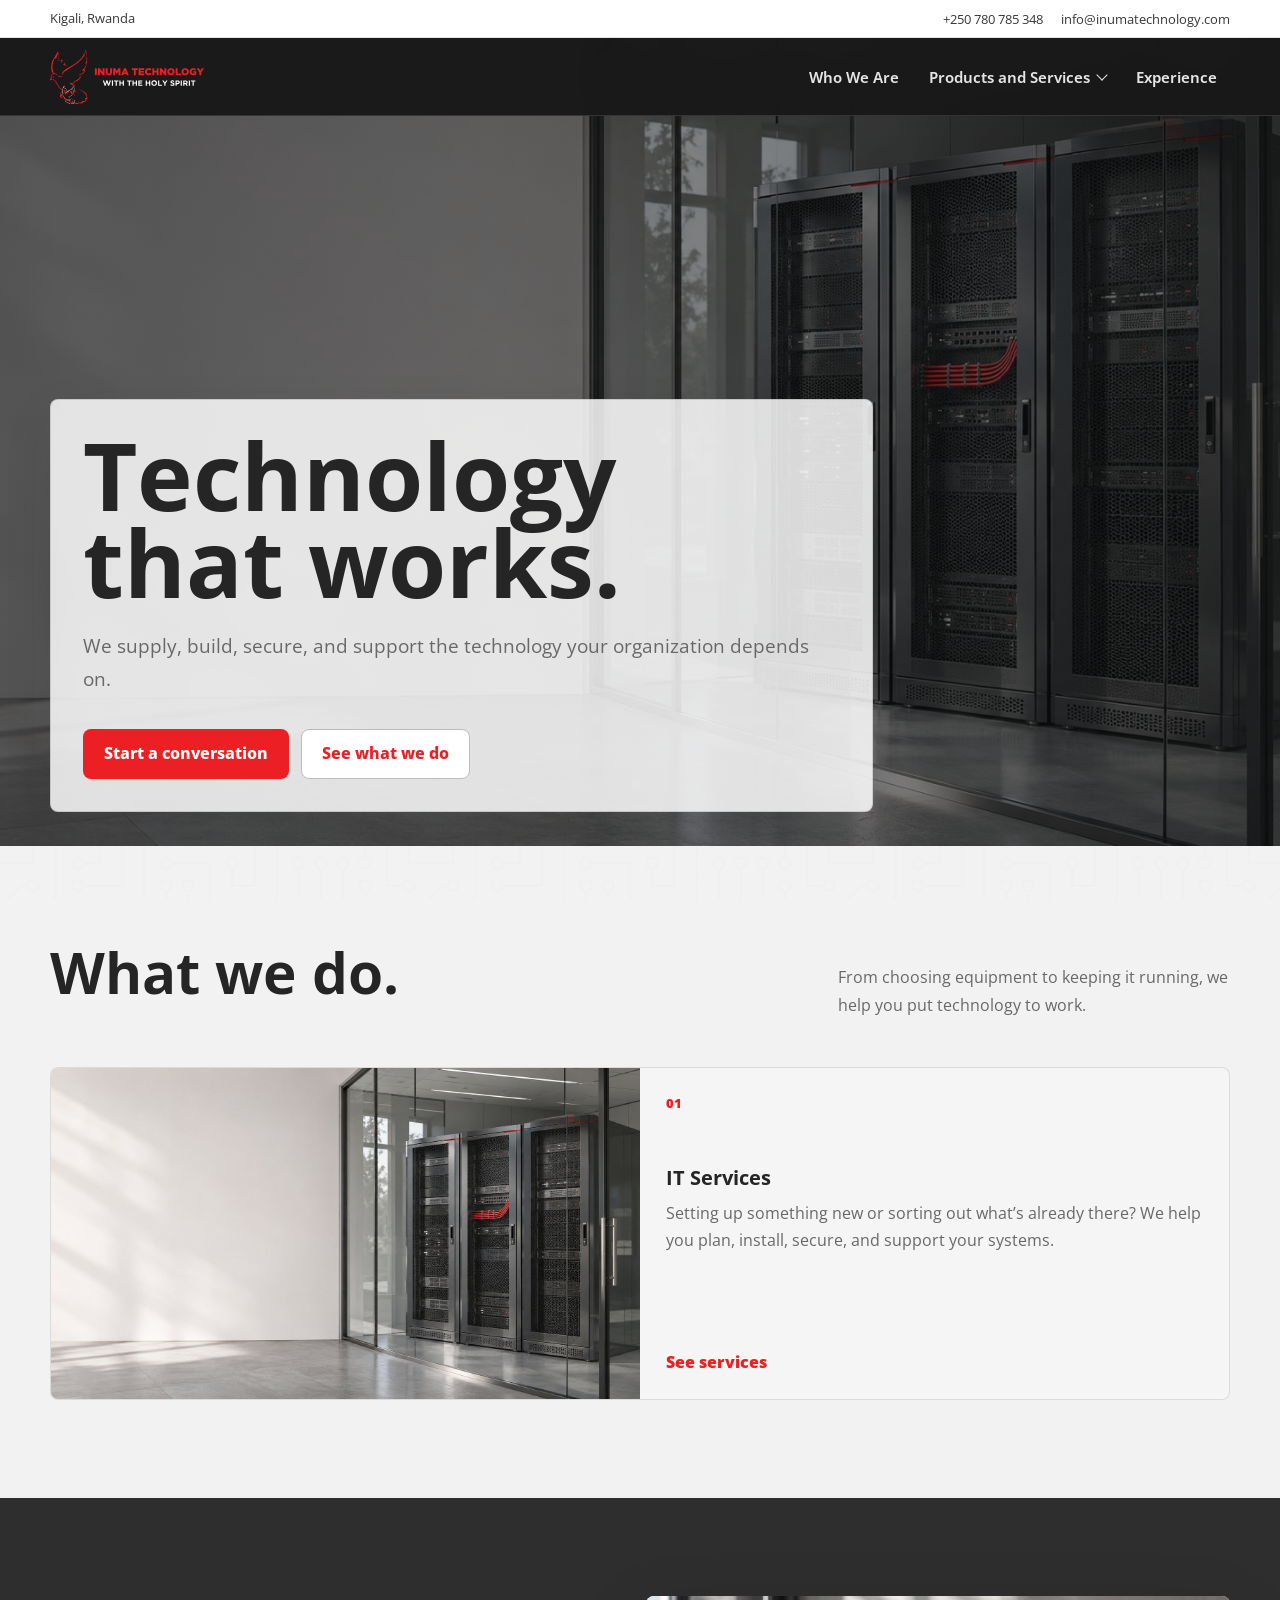
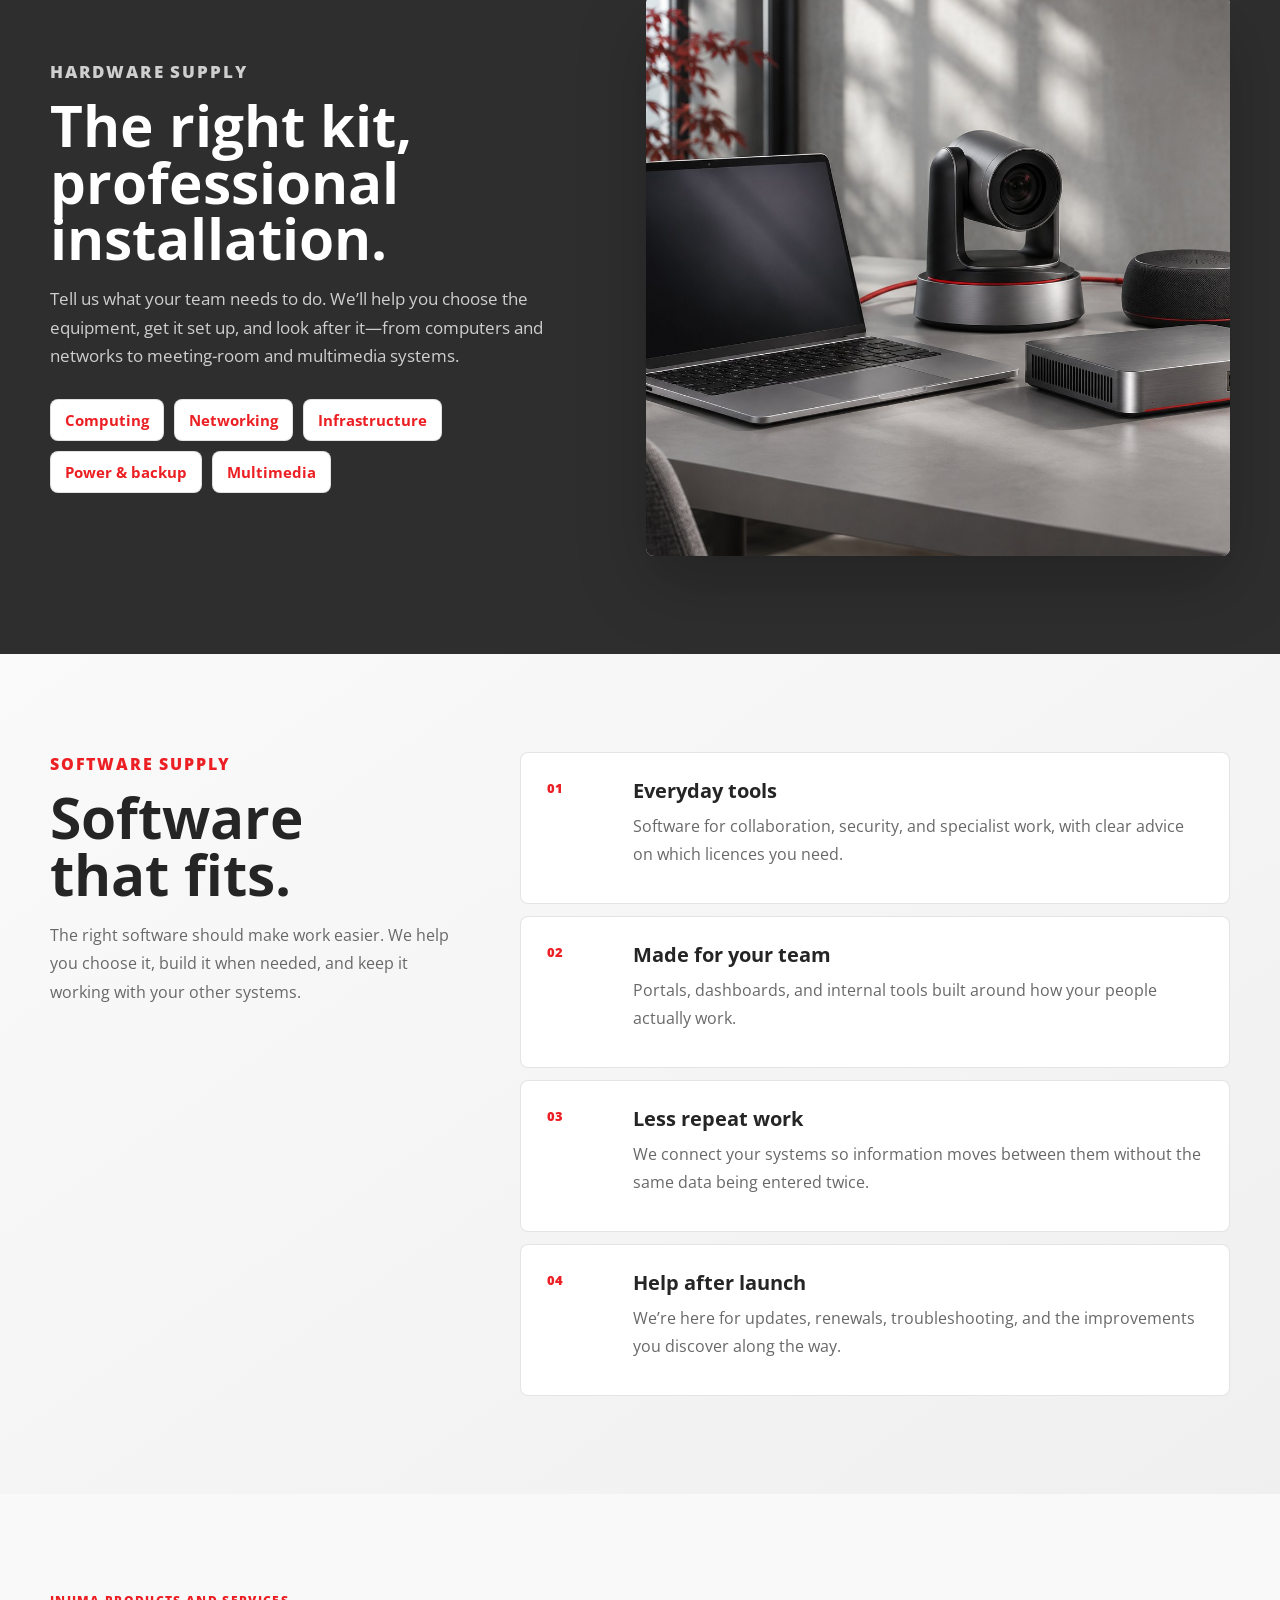
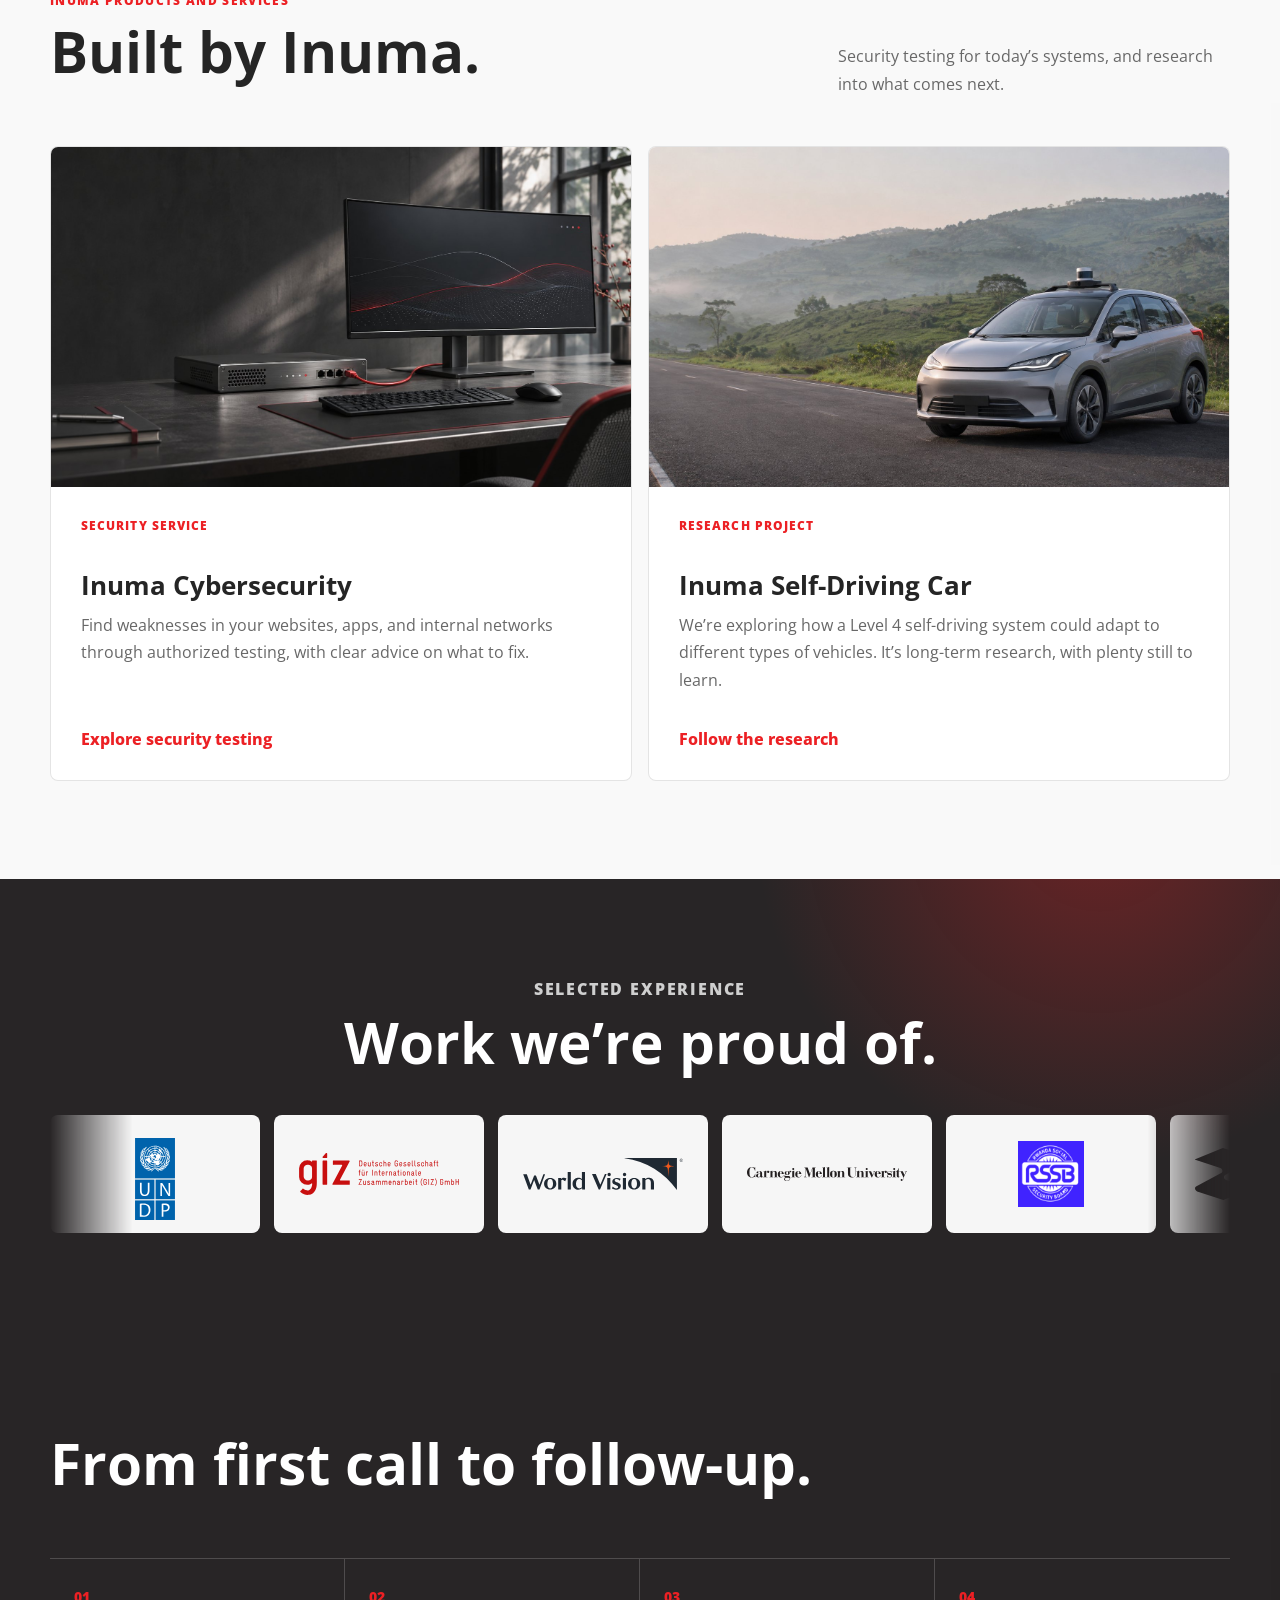
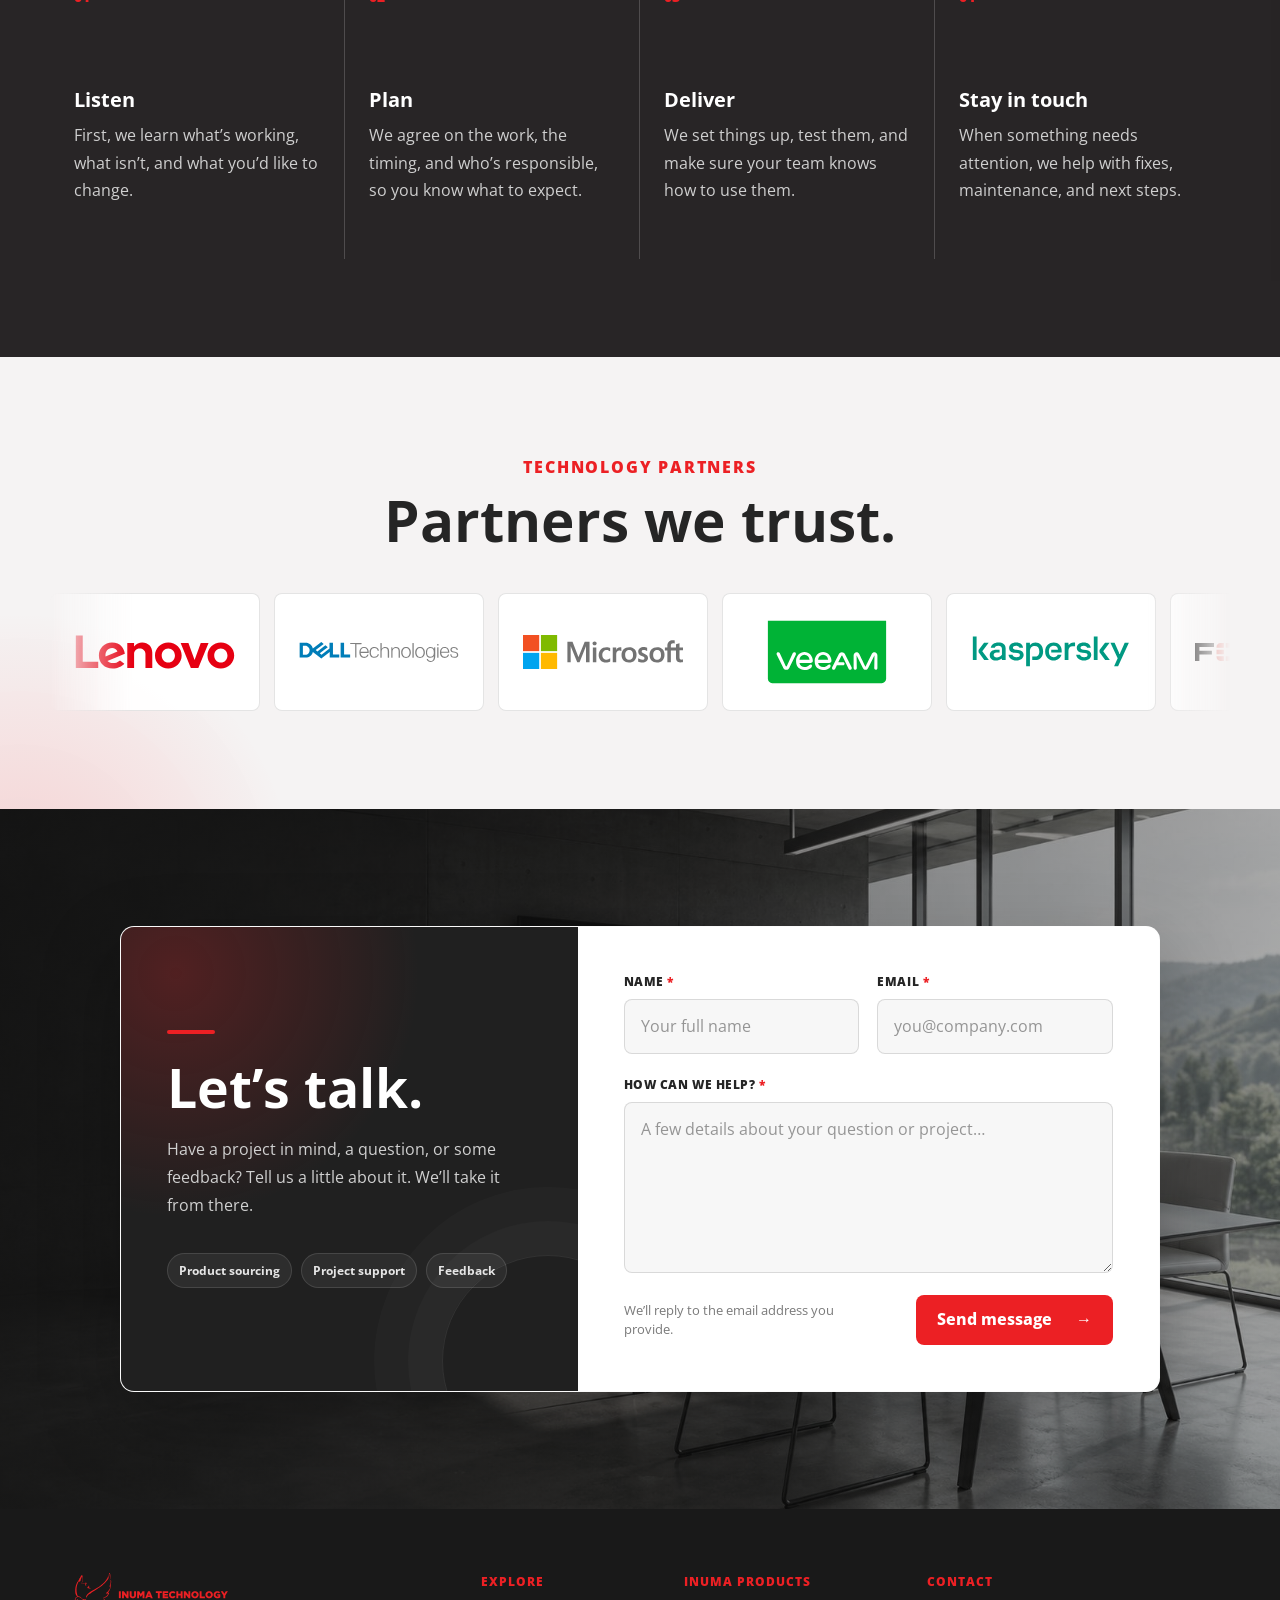
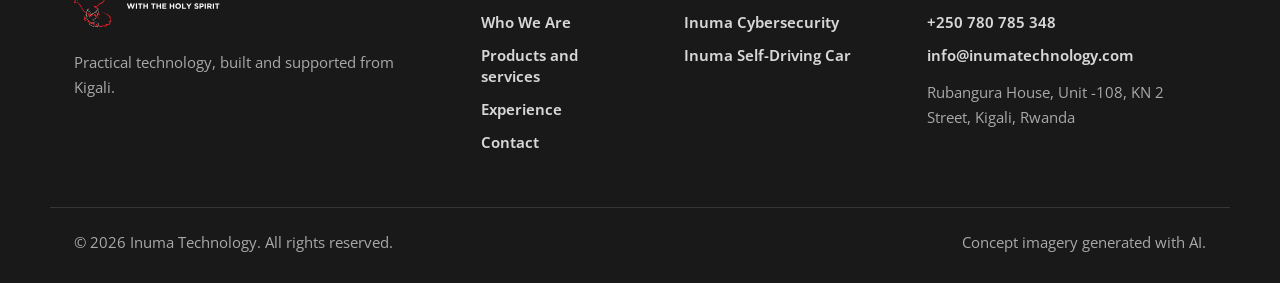
==== commit 739e3af1: "Refresh all pages with AI imagery and natural copy" ====
--- a/index.html
+++ b/index.html
@@ -5,7 +5,7 @@
     <meta name="viewport" content="width=device-width, initial-scale=1.0" />
     <meta name="description" content="Inuma Technology supplies, builds, secures, and supports IT systems for organizations in Rwanda and beyond." />
     <title>Inuma Technology | Practical IT Solutions</title>
-    <link rel="preload" as="image" href="assets/kigali-skyline-jean-claude-akarikumutima.jpg" />
+    <link rel="preload" as="image" href="assets/ai/connected-infrastructure.jpg" />
     <link rel="stylesheet" href="styles.css" />
   </head>
   <body>
@@ -33,7 +33,7 @@
 
     <main id="home">
       <section class="hero" aria-labelledby="hero-title">
-        <div class="hero-media" aria-hidden="true"><img src="assets/kigali-skyline-jean-claude-akarikumutima.jpg" alt="" /></div>
+        <div class="hero-media" aria-hidden="true"><img src="assets/ai/connected-infrastructure.jpg" alt="" fetchpriority="high" width="1672" height="941" /></div>
         <div class="hero-inner">
           <div class="hero-copy" data-reveal>
             <h1 id="hero-title">Technology that works.</h1>
@@ -46,22 +46,22 @@
       <section id="products-services" class="section section-paper services-section">
         <div class="section-head">
           <div data-reveal><h2>What we do.</h2></div>
-          <p data-reveal>We source equipment, build software, secure systems, and keep technology running.</p>
+          <p data-reveal>From choosing equipment to keeping it running, we help you put technology to work.</p>
         </div>
         <div class="service-grid">
           <article class="service-card" data-reveal>
-            <img src="assets/cyber-lock.jpg" alt="Digital lock representing cybersecurity" loading="lazy" />
-            <div><span>01</span><h3>IT Services</h3><p>Planning, deployment, support, and authorized security testing when you need extra technical depth.</p><a href="#services">See services</a></div>
+            <img class="image-focus-right" src="assets/ai/connected-infrastructure.jpg" alt="AI-generated concept of neatly installed server racks behind glass" loading="lazy" decoding="async" width="1672" height="941" />
+            <div><span>01</span><h3>IT Services</h3><p>Setting up something new or sorting out what’s already there? We help you plan, install, secure, and support your systems.</p><a href="#services">See services</a></div>
           </article>
         </div>
       </section>
 
       <section id="hardware" class="section section-ink">
         <div class="split split-reverse">
-          <div class="split-media" data-reveal><img src="assets/man-using-tablet-min.jpg" alt="Professional reviewing an IT solution on a tablet" loading="lazy" /></div>
+          <div class="split-media" data-reveal><img src="assets/ai/hardware-multimedia.jpg" alt="AI-generated arrangement of a laptop, conferencing camera, speaker, and network equipment" loading="lazy" decoding="async" width="1536" height="1024" /></div>
           <div class="split-copy" data-reveal>
-            <p class="eyebrow">Hardware Supply</p><h2>The right kit, properly installed.</h2>
-            <p>We source equipment that suits the job, configure it for your environment, and stay available when it needs attention.</p>
+            <p class="eyebrow">Hardware Supply</p><h2>The right kit, professional installation.</h2>
+            <p>Tell us what your team needs to do. We’ll help you choose the equipment, get it set up, and look after it—from computers and networks to meeting-room and multimedia systems.</p>
             <div class="tag-list" aria-label="Hardware solution categories"><span>Computing</span><span>Networking</span><span>Infrastructure</span><span>Power & backup</span><span>Multimedia</span></div>
           </div>
         </div>
@@ -69,12 +69,12 @@
 
       <section id="software" class="section section-soft capabilities-section">
         <div class="supply-layout">
-          <div class="section-title" data-reveal><p class="eyebrow">Software Supply</p><h2>Software that fits.</h2><p>We supply licensed software, build tailored tools, connect systems, and support them over time.</p></div>
+          <div class="section-title" data-reveal><p class="eyebrow">Software Supply</p><h2>Software that fits.</h2><p>The right software should make work easier. We help you choose it, build it when needed, and keep it working with your other systems.</p></div>
           <div class="capability-stack">
-            <article data-reveal><span>01</span><div><h3>Business software</h3><p>Productivity, collaboration, security, and specialist applications with straightforward licensing advice.</p></div></article>
-            <article data-reveal><span>02</span><div><h3>Custom systems</h3><p>Portals, dashboards, internal tools, and workflow systems built for the people who will use them.</p></div></article>
-            <article data-reveal><span>03</span><div><h3>Connected workflows</h3><p>Integrations and automation that cut repetitive work and keep information moving between systems.</p></div></article>
-            <article data-reveal><span>04</span><div><h3>Ongoing support</h3><p>Setup, maintenance, renewals, troubleshooting, and practical improvements after launch.</p></div></article>
+            <article data-reveal><span>01</span><div><h3>Everyday tools</h3><p>Software for collaboration, security, and specialist work, with clear advice on which licences you need.</p></div></article>
+            <article data-reveal><span>02</span><div><h3>Made for your team</h3><p>Portals, dashboards, and internal tools built around how your people actually work.</p></div></article>
+            <article data-reveal><span>03</span><div><h3>Less repeat work</h3><p>We connect your systems so information moves between them without the same data being entered twice.</p></div></article>
+            <article data-reveal><span>04</span><div><h3>Help after launch</h3><p>We’re here for updates, renewals, troubleshooting, and the improvements you discover along the way.</p></div></article>
           </div>
         </div>
       </section>
@@ -82,16 +82,16 @@
       <section id="services" class="section section-paper offerings-section">
         <div class="section-head">
           <div data-reveal><p class="eyebrow">Inuma products and services</p><h2>Built by Inuma.</h2></div>
-          <p data-reveal>Two focused initiatives developed by our own team.</p>
+          <p data-reveal>Security testing for today’s systems, and research into what comes next.</p>
         </div>
         <div class="offering-grid">
           <article class="offering-card" data-reveal>
-            <div class="offering-media"><img src="assets/Bug-Bounty-Hunter.jpg" alt="Cybersecurity specialist conducting an authorized assessment" loading="lazy" /></div>
-            <div class="offering-copy"><span>Security service</span><h3>Inuma Cybersecurity</h3><p>Authorized penetration testing for web applications, mobile applications, and internal networks.</p><a class="text-link" href="cybersecurity.html">See cybersecurity services</a></div>
+            <div class="offering-media"><img src="assets/ai/security-workstation.jpg" alt="AI-generated concept of a security testing workstation" loading="lazy" decoding="async" width="1672" height="941" /></div>
+            <div class="offering-copy"><span>Security service</span><h3>Inuma Cybersecurity</h3><p>Find weaknesses in your websites, apps, and internal networks through authorized testing, with clear advice on what to fix.</p><a class="text-link" href="cybersecurity.html">Explore security testing</a></div>
           </article>
           <article class="offering-card" data-reveal>
-            <div class="offering-media"><img src="assets/selfdriving.jpg" alt="Autonomous vehicle technology being tested on a road" loading="lazy" /></div>
-            <div class="offering-copy"><span>Research project</span><h3>Inuma Self-Driving Car</h3><p>A long-term research project exploring how Level 4 autonomous driving could work across different vehicle platforms.</p><a class="text-link" href="self-driving.html">See the research</a></div>
+            <div class="offering-media"><img class="image-focus-right" src="assets/ai/autonomous-research.jpg" alt="AI-generated concept of a sensor-equipped research vehicle, not an Inuma prototype" loading="lazy" decoding="async" width="1672" height="941" /></div>
+            <div class="offering-copy"><span>Research project</span><h3>Inuma Self-Driving Car</h3><p>We’re exploring how a Level 4 self-driving system could adapt to different types of vehicles. It’s long-term research, with plenty still to learn.</p><a class="text-link" href="self-driving.html">Follow the research</a></div>
           </article>
         </div>
       </section>
@@ -107,12 +107,12 @@
       </section>
 
       <section id="process" class="section section-ink process-section">
-        <div class="section-head section-head-dark"><div data-reveal><h2>A clear way to deliver.</h2></div></div>
+        <div class="section-head section-head-dark"><div data-reveal><h2>From first call to follow-up.</h2></div></div>
         <div class="process-grid" aria-label="Inuma Technology solution delivery process">
-          <article data-reveal><span>01</span><h3>Listen</h3><p>We start with the problem, the people using the system, and the result you need.</p></article>
-          <article data-reveal><span>02</span><h3>Plan</h3><p>We agree on the products, work, responsibilities, timing, and support before we begin.</p></article>
-          <article data-reveal><span>03</span><h3>Deliver</h3><p>We configure, integrate, test, document, and hand over the finished work.</p></article>
-          <article data-reveal><span>04</span><h3>Support</h3><p>We help with maintenance, troubleshooting, renewals, and sensible upgrades.</p></article>
+          <article data-reveal><span>01</span><h3>Listen</h3><p>First, we learn what’s working, what isn’t, and what you’d like to change.</p></article>
+          <article data-reveal><span>02</span><h3>Plan</h3><p>We agree on the work, the timing, and who’s responsible, so you know what to expect.</p></article>
+          <article data-reveal><span>03</span><h3>Deliver</h3><p>We set things up, test them, and make sure your team knows how to use them.</p></article>
+          <article data-reveal><span>04</span><h3>Stay in touch</h3><p>When something needs attention, we help with fixes, maintenance, and next steps.</p></article>
         </div>
       </section>
 
@@ -127,11 +127,11 @@
       </section>
 
       <section id="contact" class="contact-section">
-        <div class="contact-image" aria-hidden="true"><img src="assets/business-collaboration-vitaly-gariev.jpg" alt="" loading="lazy" /></div>
+        <div class="contact-image" aria-hidden="true"><img src="assets/ai/future-workspace.jpg" alt="" loading="lazy" decoding="async" width="1672" height="941" /></div>
         <div class="contact-card" data-reveal>
           <div class="contact-panel">
             <h2>Let’s talk.</h2>
-            <p class="contact-intro">Tell us what you’re working on or what you’d like to improve. We’ll reply with a practical next step.</p>
+            <p class="contact-intro">Have a project in mind, a question, or some feedback? Tell us a little about it. We’ll take it from there.</p>
             <div class="contact-topics" aria-label="Reasons to contact Inuma Technology"><span>Product sourcing</span><span>Project support</span><span>Feedback</span></div>
           </div>
           <form class="contact-form" action="https://formsubmit.co/info@inumatechnology.com" method="post" accept-charset="UTF-8">
@@ -159,7 +159,7 @@
         <nav class="footer-links footer-products" aria-label="Inuma products"><span>Inuma products</span><a href="cybersecurity.html">Inuma Cybersecurity</a><a href="self-driving.html">Inuma Self-Driving Car</a></nav>
         <div class="footer-contact"><span>Contact</span><a href="tel:+250780785348">+250 780 785 348</a><a href="mailto:info@inumatechnology.com">info@inumatechnology.com</a><p>Rubangura House, Unit -108, KN 2 Street, Kigali, Rwanda</p></div>
       </div>
-      <div class="footer-bottom"><p>&copy; 2026 Inuma Technology. All rights reserved.</p></div>
+      <div class="footer-bottom"><p>&copy; 2026 Inuma Technology. All rights reserved.</p><p>Concept imagery generated with AI.</p></div>
     </footer>
     <script src="scripts/main.js"></script>
   </body>
--- a/styles.css
+++ b/styles.css
@@ -311,8 +311,7 @@
   width: 100%;
   height: 100%;
   object-fit: cover;
-  object-position: center 56%;
-  filter: grayscale(0.55) saturate(0.72) contrast(1.04) brightness(0.9);
+  object-position: 68% center;
 }
 
 .hero-inner {
@@ -2142,15 +2141,14 @@
   width: 100%;
   height: 100%;
   object-fit: cover;
-  filter: saturate(0.72) contrast(1.08);
 }
 
 .product-hero-cyber .product-hero-media img {
-  object-position: center;
+  object-position: 68% center;
 }
 
 .product-hero-driving .product-hero-media img {
-  object-position: center 58%;
+  object-position: 74% center;
 }
 
 .about-hero {
@@ -2158,7 +2156,13 @@
 }
 
 .about-hero .product-hero-media img {
-  object-position: center 52%;
+  object-position: 68% center;
+}
+
+.service-card > img.image-focus-right,
+.offering-media > img.image-focus-right,
+.feature-media > img.image-focus-right {
+  object-position: 76% center;
 }
 
 .about-hero .product-hero-inner > p:not(.product-kicker) {
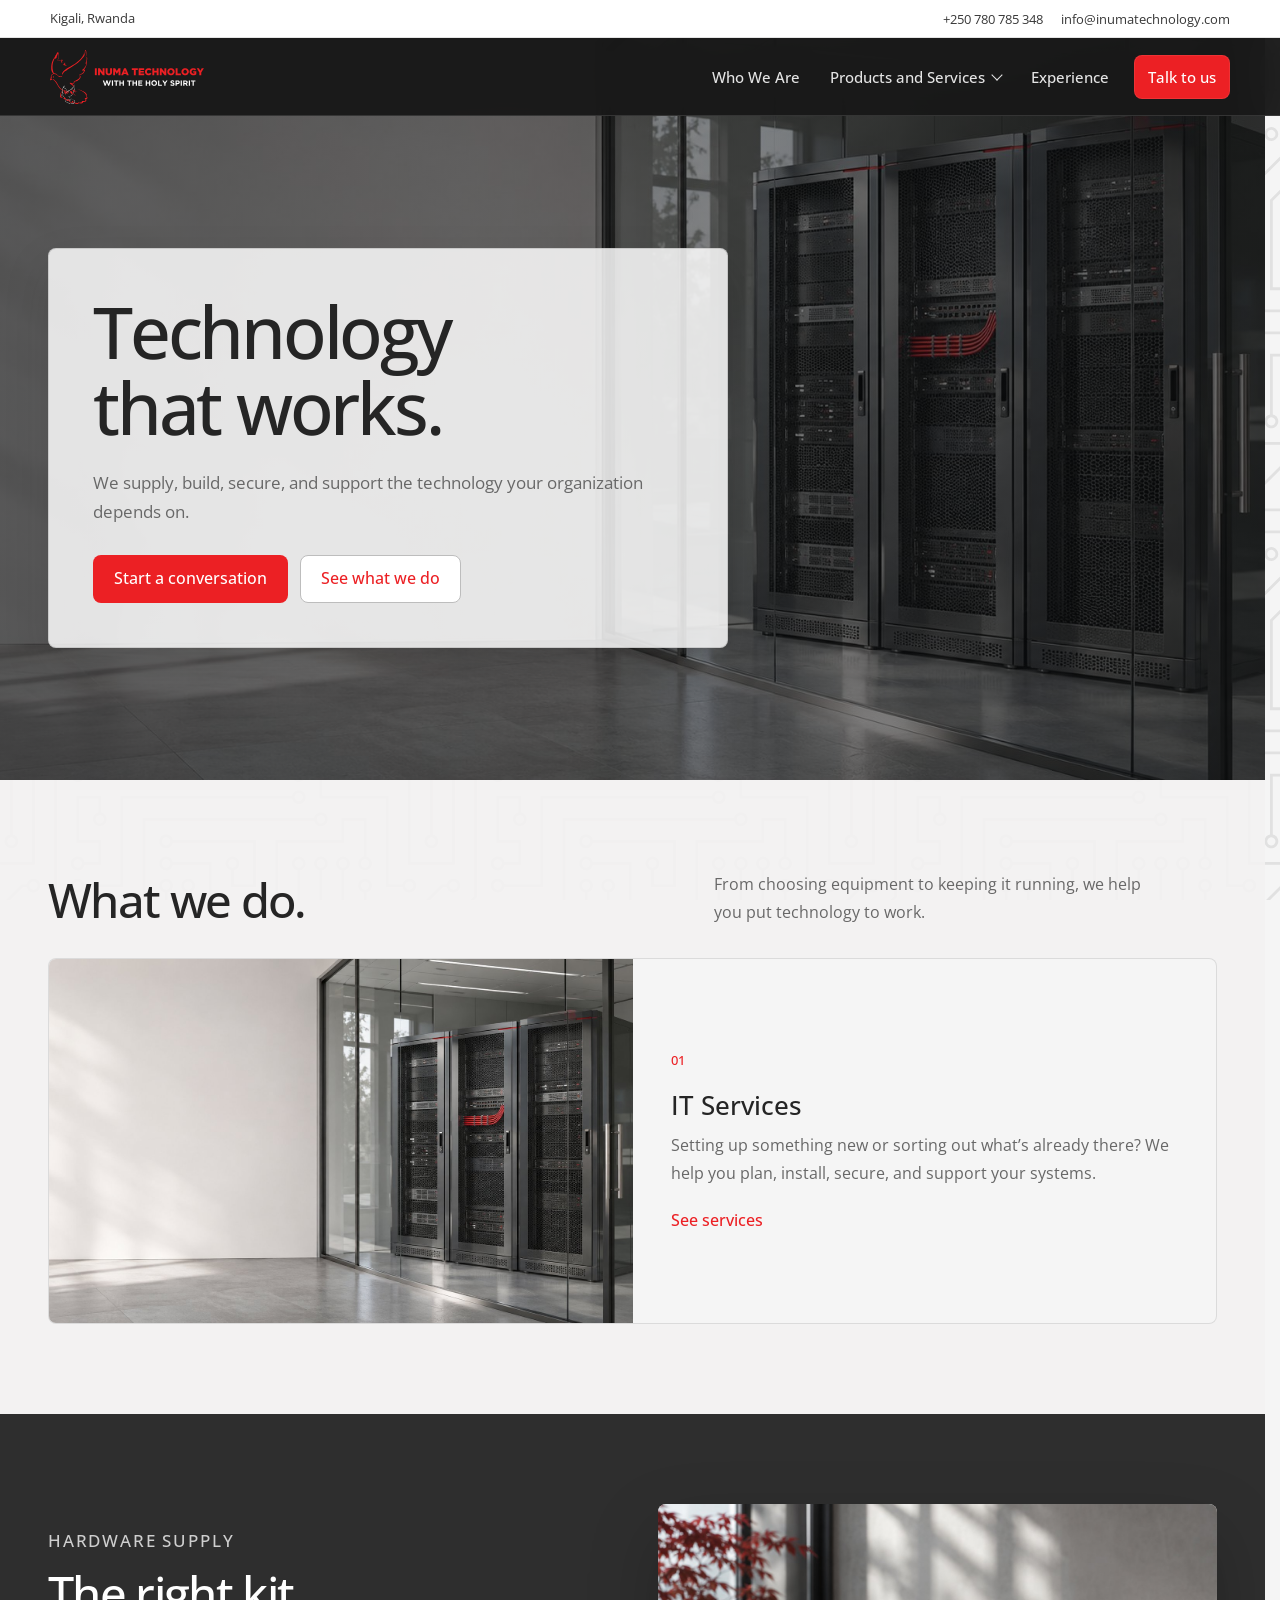
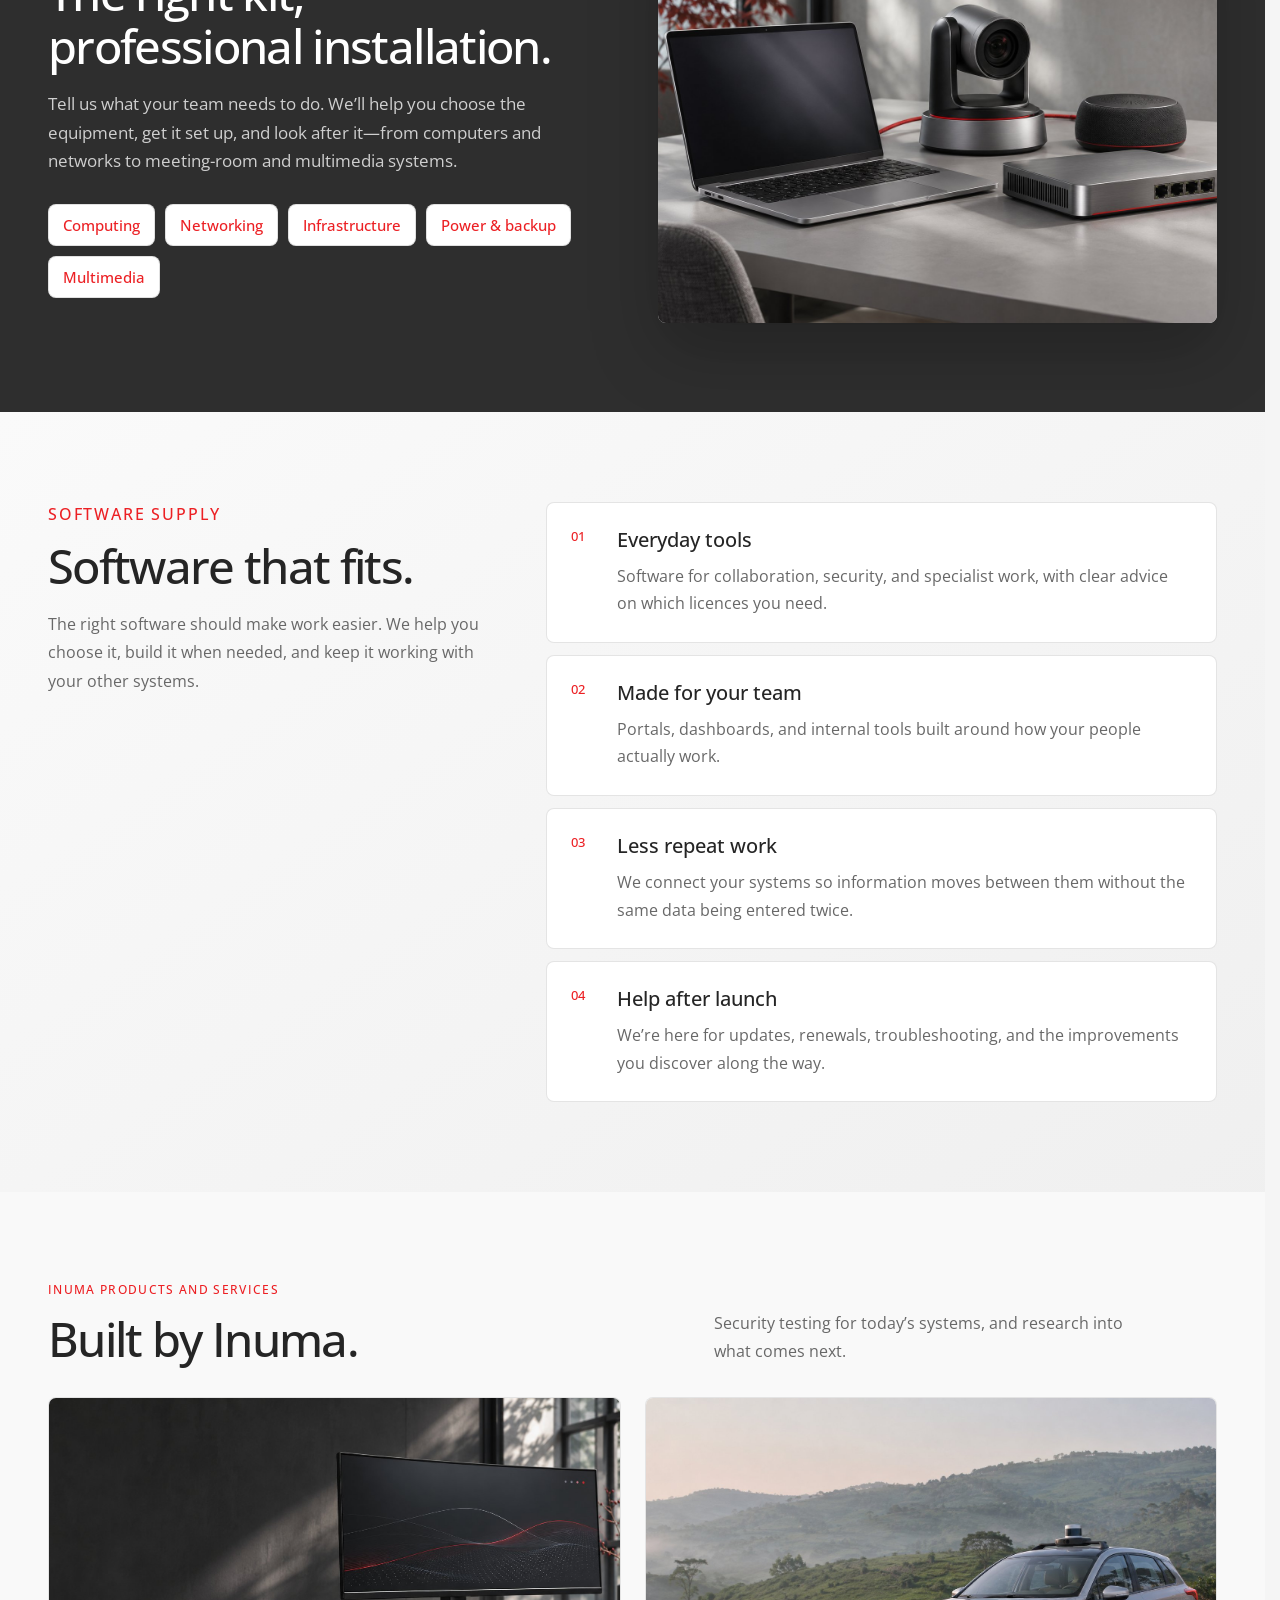
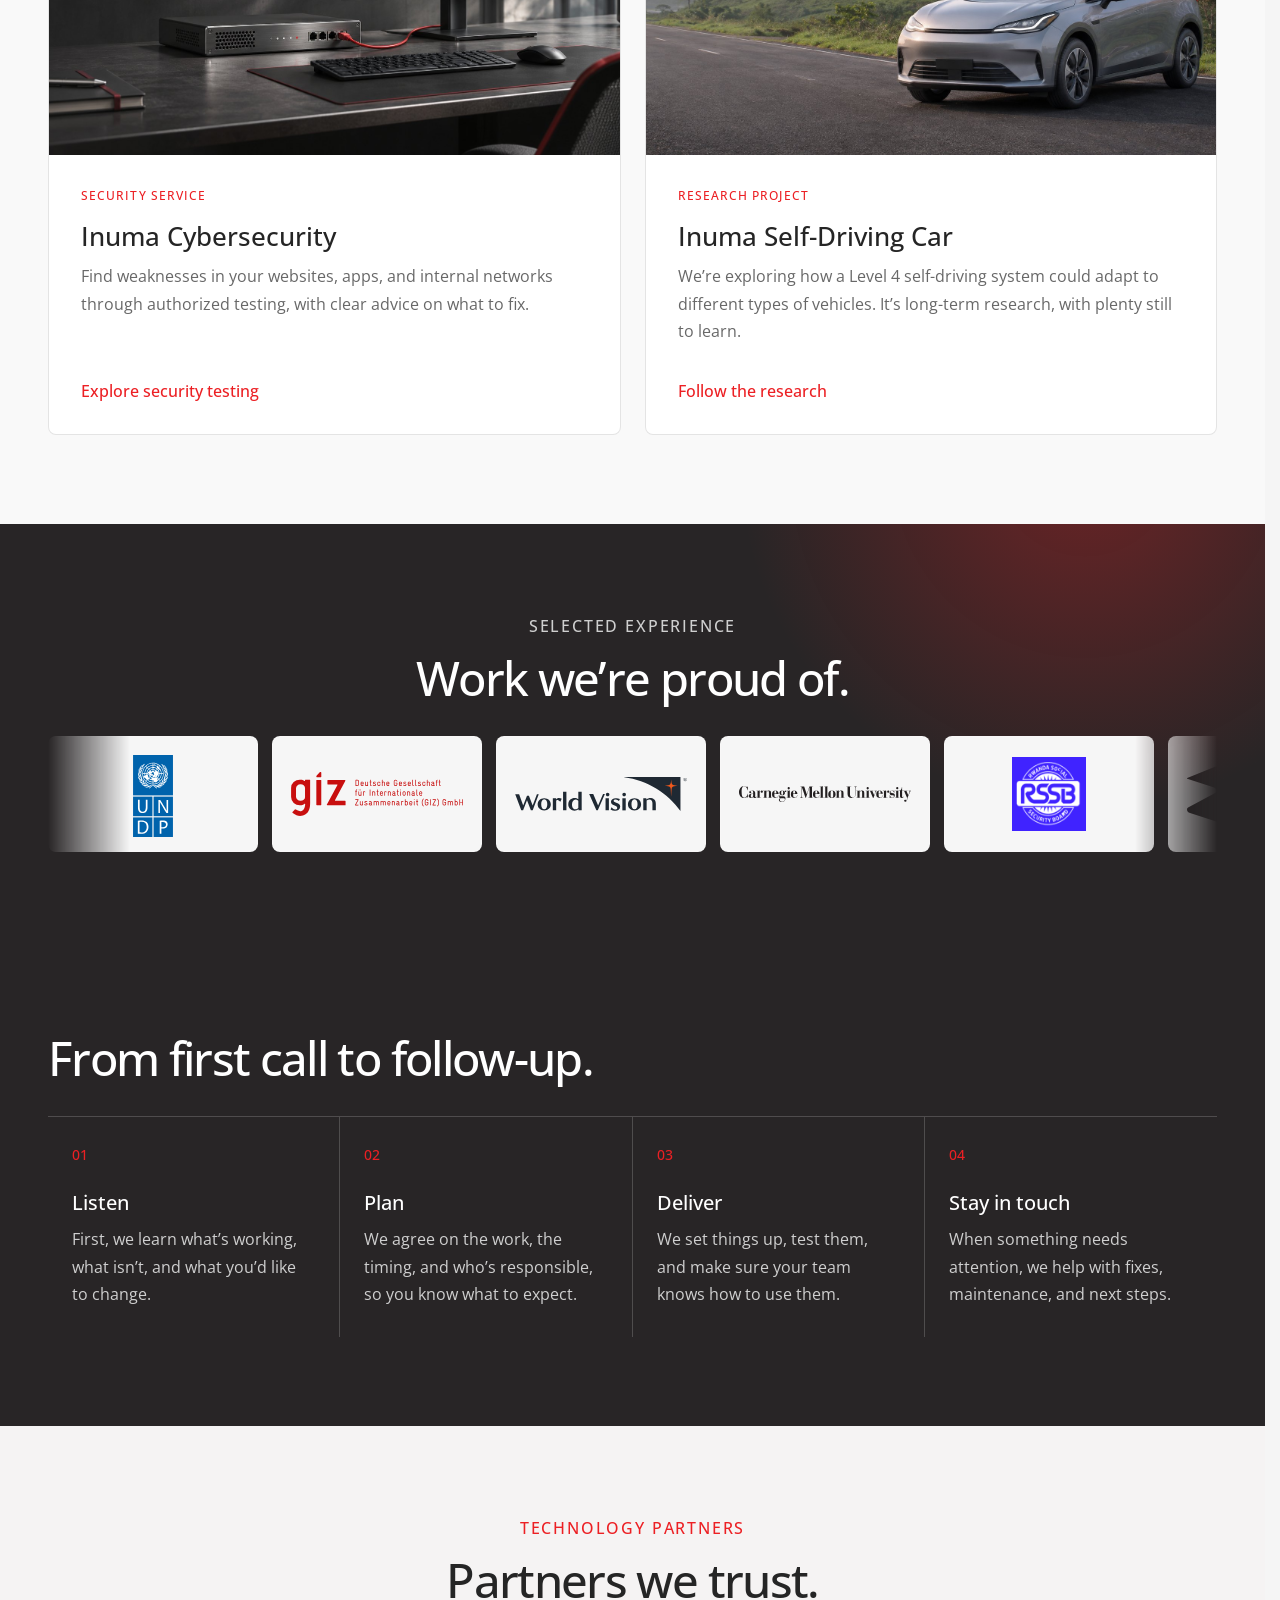
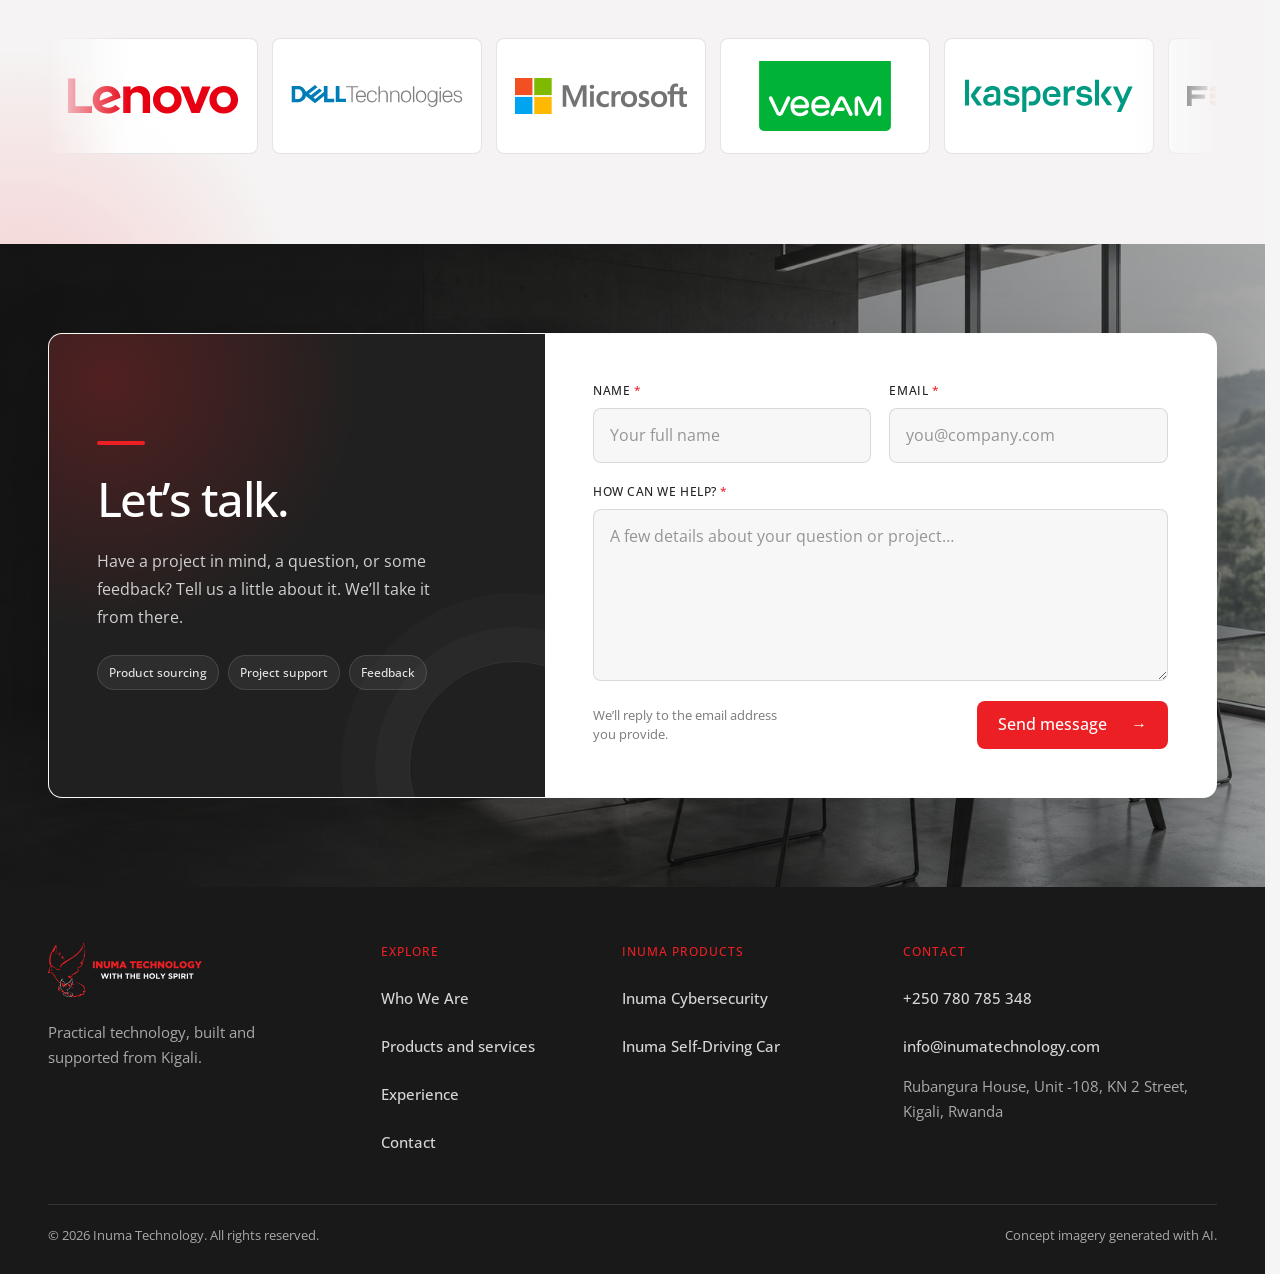
==== commit 406e63da: "Soften typography and refine responsive layouts" ====
--- a/index.html
+++ b/index.html
@@ -7,8 +7,10 @@
     <title>Inuma Technology | Practical IT Solutions</title>
     <link rel="preload" as="image" href="assets/ai/connected-infrastructure.jpg" />
     <link rel="stylesheet" href="styles.css" />
+    <link rel="stylesheet" href="responsive.css" />
   </head>
   <body>
+    <a class="skip-link" href="#home">Skip to content</a>
     <div class="topline">
       <p>Kigali, Rwanda</p>
       <div><a href="tel:+250780785348">+250 780 785 348</a><a href="mailto:info@inumatechnology.com">info@inumatechnology.com</a></div>
@@ -16,8 +18,8 @@
 
     <header class="site-header" data-header>
       <a class="brand" href="index.html" aria-label="Inuma Technology home"><img src="assets/inuma-tech-logo.svg" alt="Inuma Technology" /></a>
-      <button class="nav-toggle" type="button" aria-label="Open navigation" aria-expanded="false" data-nav-toggle><span></span><span></span></button>
-      <nav class="site-nav" aria-label="Primary navigation" data-nav>
+      <button class="nav-toggle" type="button" aria-label="Open navigation" aria-expanded="false" aria-controls="primary-navigation" data-nav-toggle><span></span><span></span></button>
+      <nav id="primary-navigation" class="site-nav" aria-label="Primary navigation" data-nav>
         <a href="who-we-are.html">Who We Are</a>
         <details class="nav-dropdown">
           <summary>Products and Services</summary>
@@ -31,7 +33,7 @@
       </nav>
     </header>
 
-    <main id="home">
+    <main id="home" tabindex="-1">
       <section class="hero" aria-labelledby="hero-title">
         <div class="hero-media" aria-hidden="true"><img src="assets/ai/connected-infrastructure.jpg" alt="" fetchpriority="high" width="1672" height="941" /></div>
         <div class="hero-inner">
--- a/styles.css
+++ b/styles.css
@@ -38,6 +38,7 @@
   color: var(--ink);
   background: #efeeee;
   font-family: "Open Sans", "Helvetica Neue", Arial, sans-serif;
+  font-weight: 400;
   letter-spacing: 0;
   overflow-x: hidden;
 }
@@ -97,7 +98,7 @@
   color: var(--ink);
   font-size: 5.9rem;
   line-height: 0.92;
-  font-weight: 700;
+  font-weight: 500;
   overflow-wrap: break-word;
   text-wrap: balance;
 }
@@ -112,7 +113,7 @@
   color: var(--ink);
   font-size: 3.55rem;
   line-height: 1;
-  font-weight: 680;
+  font-weight: 500;
   text-wrap: balance;
 }
 
@@ -121,12 +122,17 @@
   color: var(--ink);
   font-size: 1.25rem;
   line-height: 1.2;
-  font-weight: 700;
+  font-weight: 500;
 }
 
 p {
   color: var(--slate);
   line-height: 1.72;
+}
+
+strong,
+b {
+  font-weight: 500;
 }
 
 .topline {
@@ -219,7 +225,7 @@
   color: #e5e5e5;
   border-radius: 8px;
   font-size: 0.94rem;
-  font-weight: 650;
+  font-weight: 500;
   transition: color 160ms ease, background 160ms ease, border-color 160ms ease;
 }
 
@@ -357,7 +363,7 @@
   padding: 0 20px;
   border: 1px solid transparent;
   border-radius: 8px;
-  font-weight: 750;
+  font-weight: 500;
   line-height: 1.2;
   transition: transform 160ms ease, background 160ms ease, border-color 160ms ease, color 160ms ease;
 }
@@ -420,7 +426,7 @@
   margin-bottom: 6px;
   color: var(--slate);
   font-size: 0.74rem;
-  font-weight: 800;
+  font-weight: 500;
   text-transform: uppercase;
 }
 
@@ -533,7 +539,7 @@
   padding-top: 18px;
   border-top: 1px solid var(--line);
   color: var(--ink-2);
-  font-weight: 650;
+  font-weight: 500;
 }
 
 .team-grid p {
@@ -651,7 +657,7 @@
   margin-bottom: 54px;
   color: var(--brand);
   font-size: 0.82rem;
-  font-weight: 800;
+  font-weight: 500;
 }
 
 .service-card-featured span {
@@ -675,7 +681,7 @@
   margin-top: auto;
   padding-top: 22px;
   color: var(--red);
-  font-weight: 800;
+  font-weight: 500;
 }
 
 .service-card-featured a {
@@ -735,7 +741,7 @@
   border: 1px solid var(--line-dark);
   border-radius: 8px;
   font-size: 0.92rem;
-  font-weight: 700;
+  font-weight: 500;
 }
 
 .supply-layout {
@@ -771,7 +777,7 @@
 .capability-stack span {
   color: var(--brand);
   font-size: 0.84rem;
-  font-weight: 800;
+  font-weight: 500;
 }
 
 .capability-stack p {
@@ -832,7 +838,7 @@
   margin-bottom: 82px;
   color: var(--red);
   font-size: 0.82rem;
-  font-weight: 850;
+  font-weight: 500;
   text-transform: uppercase;
 }
 
@@ -891,7 +897,7 @@
   margin-bottom: 82px;
   color: var(--red);
   font-size: 0.86rem;
-  font-weight: 800;
+  font-weight: 500;
 }
 
 .process-grid p {
@@ -985,7 +991,7 @@
   border: 1px solid var(--line);
   border-radius: 8px;
   font-size: 0.9rem;
-  font-weight: 700;
+  font-weight: 500;
 }
 
 .client-list {
@@ -1001,7 +1007,7 @@
   margin: 0;
   color: #f1f1f1;
   font-size: 0.78rem;
-  font-weight: 800;
+  font-weight: 500;
   letter-spacing: 0.08em;
   text-align: center;
   text-transform: uppercase;
@@ -1194,7 +1200,7 @@
   border: 1px solid rgba(255, 255, 255, 0.12);
   border-radius: 999px;
   font-size: 0.76rem;
-  font-weight: 700;
+  font-weight: 500;
 }
 
 .contact-form {
@@ -1219,7 +1225,7 @@
 .contact-form label {
   color: var(--ink);
   font-size: 0.76rem;
-  font-weight: 800;
+  font-weight: 500;
   letter-spacing: 0.045em;
   text-transform: uppercase;
 }
@@ -1308,7 +1314,7 @@
   border: 1px solid #cbe8d2;
   border-radius: 8px;
   font-size: 0.92rem;
-  font-weight: 700;
+  font-weight: 500;
 }
 
 .site-footer {
@@ -1364,7 +1370,7 @@
   margin-bottom: 10px;
   color: var(--red);
   font-size: 0.76rem;
-  font-weight: 850;
+  font-weight: 500;
   letter-spacing: 0.08em;
   text-transform: uppercase;
 }
@@ -1373,7 +1379,7 @@
 .footer-contact a {
   color: #d7d7d7;
   font-size: 0.96rem;
-  font-weight: 650;
+  font-weight: 500;
   overflow-wrap: anywhere;
 }
 
@@ -1861,7 +1867,7 @@
   margin-bottom: 14px;
   color: var(--brand);
   font-size: 0.76rem;
-  font-weight: 800;
+  font-weight: 500;
   letter-spacing: 0.11em;
   line-height: 1.4;
   text-transform: uppercase;
@@ -1884,7 +1890,7 @@
   color: #e5e5e5;
   border-radius: 8px;
   font-size: 0.94rem;
-  font-weight: 650;
+  font-weight: 500;
   list-style: none;
   cursor: pointer;
   transition: color 160ms ease, background 160ms ease;
@@ -2013,7 +2019,7 @@
   margin-bottom: 36px;
   color: var(--brand);
   font-size: 0.75rem;
-  font-weight: 800;
+  font-weight: 500;
   letter-spacing: 0.09em;
   text-transform: uppercase;
 }
@@ -2027,7 +2033,7 @@
   margin-top: auto;
   padding-top: 18px;
   color: var(--brand);
-  font-weight: 750;
+  font-weight: 500;
 }
 
 .text-link:hover,
@@ -2255,7 +2261,7 @@
   margin-bottom: 64px;
   color: var(--brand);
   font-size: 0.78rem;
-  font-weight: 800;
+  font-weight: 500;
   letter-spacing: 0.08em;
   text-transform: uppercase;
 }
@@ -2316,7 +2322,7 @@
   margin-bottom: 34px;
   color: var(--brand);
   font-size: 0.76rem;
-  font-weight: 800;
+  font-weight: 500;
   letter-spacing: 0.08em;
   text-transform: uppercase;
 }
--- a/responsive.css
+++ b/responsive.css
@@ -0,0 +1,264 @@
+/* Shared layout rhythm. Brand colors and the fixed backdrop stay in styles.css. */
+:root {
+  --gutter: clamp(16px, 4vw, 48px);
+  --section-space: clamp(56px, 7vw, 96px);
+  --layout-gap: clamp(24px, 4vw, 56px);
+  --header-offset: 116px;
+}
+
+html { scrollbar-gutter: stable; }
+body { -webkit-text-size-adjust: 100%; }
+[id] { scroll-margin-top: calc(var(--header-offset) + 20px); }
+main:focus { outline: none; }
+
+/* Keep narrow screens and enlarged text from forcing grid columns wider. */
+.section > *, .section-head > *, .split > *, .feature > *,
+.supply-layout > *, .product-intro-grid > *, .footer-main > *,
+.contact-card > *, .form-grid > *, .cta-band > * { min-width: 0; }
+
+h1, .product-hero h1, .about-hero h1 {
+  font-size: clamp(2.5rem, 5.6vw, 5rem);
+  line-height: 1.06;
+  letter-spacing: -0.045em;
+  overflow-wrap: normal;
+}
+h2 { font-size: clamp(2rem, 3.7vw, 3.25rem); line-height: 1.12; letter-spacing: -0.035em; }
+h3 { line-height: 1.3; overflow-wrap: break-word; }
+p { text-wrap: pretty; }
+.section { padding: var(--section-space) var(--gutter); }
+.section-head, .section-title { margin-bottom: 32px; }
+.section-head { grid-template-columns: minmax(0, 1.1fr) minmax(0, 0.9fr); gap: var(--layout-gap); }
+.section-head h2, .section-title h2 { margin-bottom: 0; }
+.section-title h2 + p { margin-top: 18px; }
+.section-head > p { max-width: 48ch; margin: 0; }
+.section-title p, .feature-copy p, .split-copy p { max-width: 58ch; }
+.section-title > :last-child, .feature-copy > :last-child, .split-copy > :last-child,
+.product-intro-grid > div > :last-child { margin-bottom: 0; }
+
+/* Consistent navigation and generous touch targets. */
+.topline, .site-header { padding-inline: max(var(--gutter), calc((100% - var(--max)) / 2)); }
+.site-header { min-height: 78px; gap: 20px; }
+.site-nav { gap: 4px; }
+.site-nav a, .nav-dropdown summary { min-height: 44px; }
+.site-nav .nav-cta { display: inline-flex; white-space: nowrap; }
+.nav-dropdown-menu { right: 0; left: auto; max-width: calc(100vw - 2 * var(--gutter)); }
+.nav-dropdown:not([open]) .nav-dropdown-menu { display: none; }
+.button { min-height: 48px; white-space: normal; text-align: center; }
+a:focus-visible, button:focus-visible, summary:focus-visible, [tabindex="0"]:focus-visible {
+  outline: 2px solid var(--red);
+  outline-offset: 4px;
+}
+.skip-link {
+  position: fixed;
+  top: 12px;
+  left: var(--gutter);
+  z-index: 100;
+  padding: 12px 18px;
+  color: var(--ink);
+  background: var(--paper);
+  border-radius: 8px;
+  transform: translateY(-180%);
+}
+.skip-link:focus { transform: translateY(0); }
+
+/* One intentional hero column, with breathing room for the photography. */
+.hero, .product-hero, .about-hero {
+  min-height: min(780px, 90svh);
+  padding: calc(var(--header-offset) + 64px) var(--gutter) 64px;
+  align-items: center;
+}
+.hero-inner { width: min(100%, var(--max)); max-width: none; display: block; }
+.hero-copy { width: min(100%, 680px); max-width: none; padding: clamp(24px, 3.5vw, 44px); }
+.hero-lead, .product-hero-inner > p:not(.product-kicker) { font-size: clamp(1rem, 1.3vw, 1.15rem); }
+.product-hero h1 { max-width: 800px; }
+.product-hero-inner > p:not(.product-kicker),
+.about-hero .product-hero-inner > p:not(.product-kicker) { max-width: 58ch; }
+.hero-actions { display: flex; flex-wrap: wrap; gap: 12px; margin-top: 28px; }
+.hero-actions .button { width: auto; }
+
+/* Images follow their containers instead of imposing fixed tall crops. */
+.split, .feature { grid-template-columns: repeat(2, minmax(0, 1fr)); gap: var(--layout-gap); margin-bottom: 0; }
+.split-reverse .split-media { order: 2; }
+.split-media, .feature-media { height: auto; min-height: 0; aspect-ratio: 4 / 3; }
+.split-media img, .feature-media img { width: 100%; height: 100%; }
+.service-grid { grid-template-columns: 1fr; }
+.service-grid > .service-card:only-child {
+  min-height: 0;
+  grid-template-columns: repeat(2, minmax(0, 1fr));
+  grid-template-rows: auto;
+}
+.service-grid > .service-card:only-child > img { height: 100%; min-height: 0; aspect-ratio: 16 / 10; }
+.service-card div { justify-content: center; padding: clamp(24px, 3vw, 40px); }
+.service-card span { margin-bottom: 20px; }
+.service-card h3 { font-size: 1.6rem; }
+.service-card a { margin-top: 0; }
+.supply-layout { grid-template-columns: minmax(0, 0.8fr) minmax(0, 1.2fr); gap: var(--layout-gap); margin-bottom: 0; }
+.supply-layout .section-title { margin-bottom: 0; }
+.capability-stack article { min-height: 0; grid-template-columns: 28px minmax(0, 1fr); gap: 18px; padding: 24px; }
+.offering-grid { gap: 24px; }
+.offering-card { grid-template-rows: auto 1fr; }
+.offering-media { aspect-ratio: 16 / 10; }
+.offering-copy { padding: clamp(24px, 3vw, 32px); }
+.offering-copy > span { margin-bottom: 16px; }
+.offering-copy h3 { font-size: clamp(1.3rem, 2vw, 1.65rem); }
+
+/* Product and research pages use the same card spacing. */
+.product-intro-grid { grid-template-columns: repeat(2, minmax(0, 1fr)); gap: var(--layout-gap); }
+.solution-grid, .engagement-grid, .impact-grid, .roadmap { gap: 20px; margin-top: 32px; }
+.solution-grid article, .engagement-grid article, .roadmap article { min-height: 0; padding: 28px; }
+.solution-grid article > span, .engagement-grid article > span, .roadmap article > span { margin-bottom: 28px; }
+.impact-card > img { height: auto; aspect-ratio: 16 / 10; }
+.impact-card > div { padding: 24px; }
+.impact-card span { margin-bottom: 16px; }
+.process-grid { gap: 0; }
+.process-grid article { min-height: 0; padding: 28px 24px; }
+.process-grid span { margin-bottom: 26px; }
+.process-section { padding-top: var(--section-space); }
+.who-principles { gap: 24px; }
+.who-principles article { min-height: 0; padding: clamp(28px, 4vw, 44px); }
+.who-principles h2 { margin-bottom: 24px; }
+.cta-band { align-items: center; gap: 32px; padding: var(--section-space) max(var(--gutter), calc((100% - var(--max)) / 2)); }
+.cta-band > div { max-width: 760px; }
+.cta-band .button { width: auto; }
+
+/* Logo sets are sized in JS so even a short set fills the viewport seamlessly. */
+.logo-marquee { margin-top: 32px; }
+.logo-track { animation-duration: var(--marquee-duration, 48s); }
+@keyframes logo-scroll {
+  from { transform: translateX(0); }
+  to { transform: translateX(calc(-1 * var(--marquee-distance, 50%))); }
+}
+.logo-tile { width: 210px; height: 116px; padding: 18px; }
+.logo-tile img { max-width: 174px; max-height: 74px; }
+.logo-tile-icon img { max-width: 58px; max-height: 58px; }
+.logo-tile-tall img { max-width: 42px; max-height: 82px; }
+
+/* Contact stays one cohesive block; fields never squeeze beside the intro. */
+.contact-section { min-height: 0; padding: var(--section-space) var(--gutter); }
+.contact-card { width: min(100%, var(--max)); grid-template-columns: minmax(0, 0.85fr) minmax(0, 1.15fr); }
+.contact-panel, .contact-form { min-height: 0; padding: clamp(28px, 4vw, 48px); }
+.contact-panel h2 { font-size: clamp(2.25rem, 3.7vw, 3.25rem); line-height: 1.1; }
+.contact-form { gap: 20px; }
+.contact-form input, .contact-form textarea { min-width: 0; font-size: 1rem; }
+.contact-topics { margin-top: 24px; }
+.form-actions { flex-wrap: wrap; gap: 16px; }
+.form-actions .button { min-width: 180px; }
+.form-note { flex: 1 1 160px; }
+
+/* A predictable footer: four columns wide, two grouped links on small screens. */
+.footer-main, .footer-bottom { width: min(calc(100% - 2 * var(--gutter)), var(--max)); padding-inline: 0; }
+.footer-main { grid-template-columns: minmax(0, 1.15fr) minmax(0, 0.8fr) minmax(0, 0.95fr) minmax(0, 1.2fr); gap: 32px; padding-block: 56px 40px; }
+.footer-brand { grid-column: auto; }
+.footer-links, .footer-contact { gap: 4px; }
+.footer-links > span, .footer-contact > span { margin-bottom: 12px; }
+.footer-links a, .footer-contact a { min-height: 44px; display: flex; align-items: center; padding-block: 8px; }
+.footer-brand p { max-width: 28ch; }
+.footer-bottom { flex-wrap: wrap; gap: 12px 24px; padding-block: 20px 28px; }
+.footer-bottom p { font-size: 0.8rem; margin: 0; }
+
+@media (max-width: 1100px) {
+  .solution-grid-four, .roadmap, .process-grid { grid-template-columns: repeat(2, minmax(0, 1fr)); }
+  .process-grid article:nth-child(2) { border-right: 0; }
+  .process-grid article:nth-child(n + 3) { border-top: 1px solid var(--line-dark); }
+  .process-section .process-grid article:nth-child(n + 3) { border-top-color: rgba(255, 255, 255, 0.18); }
+  .footer-main { grid-template-columns: repeat(3, minmax(0, 1fr)); }
+  .footer-brand { grid-column: 1 / -1; }
+  .footer-brand p { max-width: 50ch; }
+}
+
+@media (max-width: 960px) {
+  :root { --header-offset: 74px; }
+  .topline { display: none; }
+  .site-header { top: 0; min-height: 74px; }
+  .brand img { width: 162px; height: 48px; }
+  .nav-toggle { display: grid; flex-shrink: 0; }
+  .site-nav {
+    position: absolute;
+    top: 100%; left: 0; right: 0;
+    display: none;
+    max-height: calc(100vh - 74px);
+    max-height: calc(100dvh - 74px);
+    overflow-y: auto;
+    overscroll-behavior: contain;
+    justify-content: stretch;
+    padding: 12px var(--gutter) 24px;
+    background: #181818;
+    border-bottom: 1px solid rgba(255, 255, 255, 0.12);
+  }
+  .site-nav.is-open { display: grid; }
+  .site-nav > a, .site-nav .nav-cta, .nav-dropdown summary { min-height: 50px; width: 100%; justify-content: flex-start; margin: 0; padding-inline: 14px; }
+  .nav-dropdown { width: 100%; }
+  .nav-dropdown summary { justify-content: space-between; }
+  .nav-dropdown::after { display: none; }
+  .nav-dropdown:not([open]) .nav-dropdown-menu { display: none; }
+  .nav-dropdown-menu { position: static; width: 100%; max-width: none; margin: 4px 0 8px; background: rgba(255, 255, 255, 0.06); border-color: rgba(255, 255, 255, 0.12); box-shadow: none; }
+  .site-nav .nav-dropdown-menu a { min-height: 48px; padding-left: 20px; color: #d7d7d7; }
+  .site-nav .nav-dropdown-menu a:hover, .site-nav .nav-dropdown-menu a:focus-visible, .site-nav .nav-dropdown-menu a[aria-current="page"] { color: var(--paper); background: rgba(255, 255, 255, 0.1); }
+  .contact-card { grid-template-columns: 1fr; }
+  .contact-panel { padding: 32px; }
+  .contact-panel::before { margin-bottom: 20px; }
+  .contact-panel .contact-intro { max-width: 58ch; }
+  .contact-panel h2 { margin-bottom: 14px; }
+  .contact-form { padding: 32px; }
+  .contact-form .button { width: auto; }
+  .solution-grid, .engagement-grid, .impact-grid { grid-template-columns: repeat(2, minmax(0, 1fr)); }
+  .solution-grid:not(.solution-grid-four) > :last-child:nth-child(odd), .engagement-grid > :last-child:nth-child(odd), .impact-grid > :last-child:nth-child(odd) { grid-column: 1 / -1; }
+  .impact-grid > :last-child:nth-child(odd) { display: grid; grid-template-columns: repeat(2, minmax(0, 1fr)); align-items: center; }
+  .impact-grid > :last-child:nth-child(odd) > img { height: 100%; }
+  .who-principles { grid-template-columns: repeat(2, minmax(0, 1fr)); }
+  .offering-grid { grid-template-columns: repeat(2, minmax(0, 1fr)); }
+}
+
+@media (max-width: 760px) {
+  .section-head, .split, .feature, .supply-layout, .product-intro-grid { grid-template-columns: 1fr; gap: 28px; }
+  .section-head { gap: 16px; }
+  .section-head > p { max-width: 58ch; }
+  .split-reverse .split-media { order: 2; }
+  .split-copy { order: 1; }
+  .split-media, .feature-media { aspect-ratio: 16 / 10; }
+  .service-grid > .service-card:only-child { grid-template-columns: 1fr; }
+  .service-grid > .service-card:only-child > img { height: auto; aspect-ratio: 16 / 9; }
+  .service-card div { padding: 24px; }
+  .service-card span { margin-bottom: 14px; }
+  .capability-stack { grid-template-columns: repeat(2, minmax(0, 1fr)); }
+  .capability-stack article { grid-template-columns: 1fr; gap: 14px; }
+  .hero, .product-hero, .about-hero { min-height: 0; padding-block: calc(var(--header-offset) + 88px) 40px; }
+  .hero-copy { max-width: 580px; }
+  .product-hero-inner { padding-top: 32px; }
+  .hero-actions .button { flex: 1 1 auto; }
+  .cta-band { flex-direction: column; align-items: flex-start; gap: 24px; }
+  .footer-main { grid-template-columns: repeat(2, minmax(0, 1fr)); gap: 28px 24px; }
+  .footer-contact { grid-column: 1 / -1; }
+  .footer-bottom { flex-direction: column; align-items: flex-start; }
+}
+
+@media (max-width: 560px) {
+  h1, .product-hero h1, .about-hero h1 { font-size: clamp(2.2rem, 9.5vw, 3.15rem); }
+  h2 { font-size: clamp(1.8rem, 7.5vw, 2.3rem); }
+  .hero { padding-top: calc(var(--header-offset) + 124px); }
+  .hero-copy { padding: 24px; }
+  .hero-actions { flex-direction: column; }
+  .hero-actions .button { width: 100%; }
+  .offering-grid, .capability-stack, .solution-grid, .engagement-grid, .impact-grid, .roadmap, .who-principles, .process-grid { grid-template-columns: 1fr; }
+  .impact-grid > :last-child:nth-child(odd) { display: block; }
+  .impact-grid > :last-child:nth-child(odd) > img { height: auto; }
+  .offering-media { aspect-ratio: 16 / 9; }
+  .process-grid article { border-right: 0; border-top: 1px solid var(--line-dark); padding: 24px 0; }
+  .process-grid article:first-child { border-top: 0; }
+  .process-section .process-grid article { border-top-color: rgba(255, 255, 255, 0.18); }
+  .process-grid span { margin-bottom: 16px; }
+  .solution-grid article, .engagement-grid article, .roadmap article { padding: 24px; }
+  .solution-grid article > span, .engagement-grid article > span, .roadmap article > span { margin-bottom: 20px; }
+  .logo-tile { width: 172px; height: 104px; padding: 16px; }
+  .contact-panel, .contact-form { padding: 28px 22px; }
+  .form-grid { grid-template-columns: 1fr; }
+  .form-actions { display: flex; flex-direction: column; align-items: stretch; }
+  .form-note { flex: auto; max-width: none; }
+  .contact-form .button, .cta-band .button { width: 100%; }
+  .footer-main { padding-top: 44px; }
+}
+
+@media (prefers-reduced-motion: reduce) {
+  .logo-marquee { overflow-x: auto; -webkit-mask-image: none; mask-image: none; padding-bottom: 8px; }
+  .logo-track { animation: none; }
+}
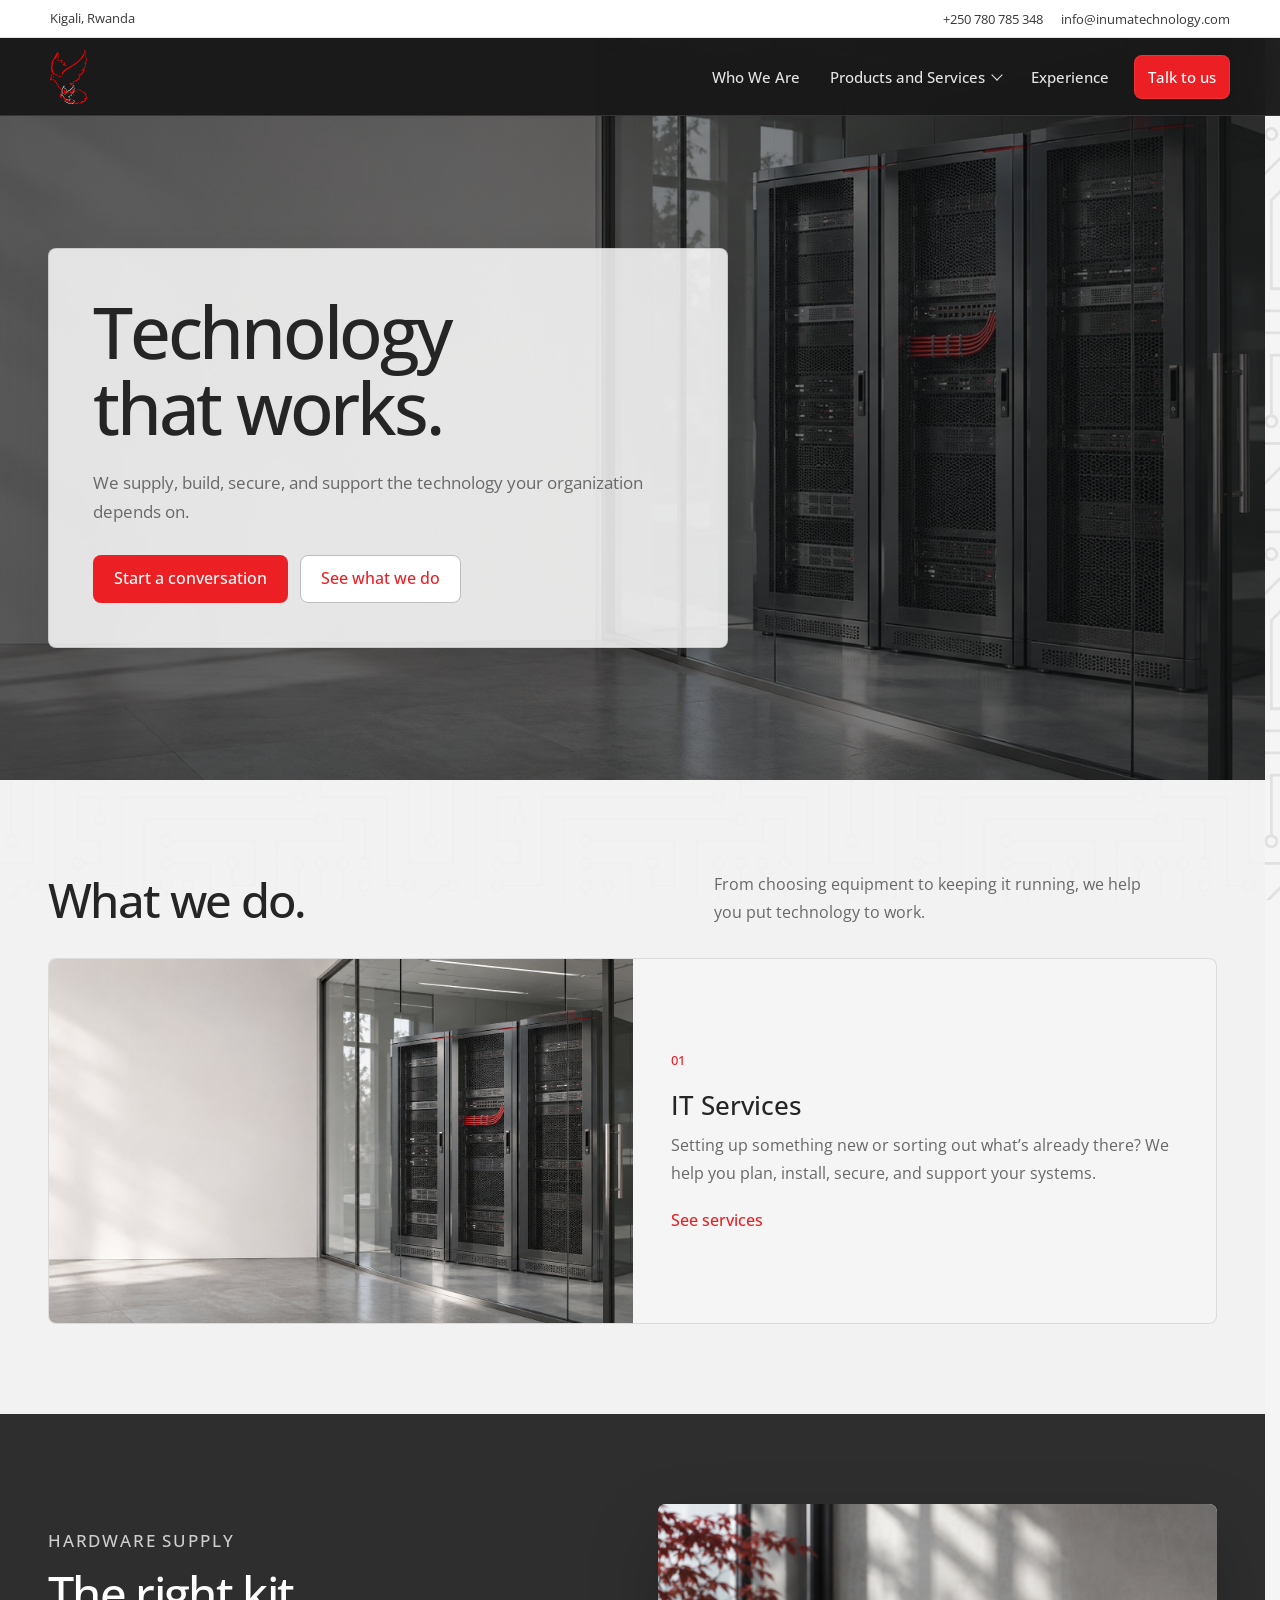
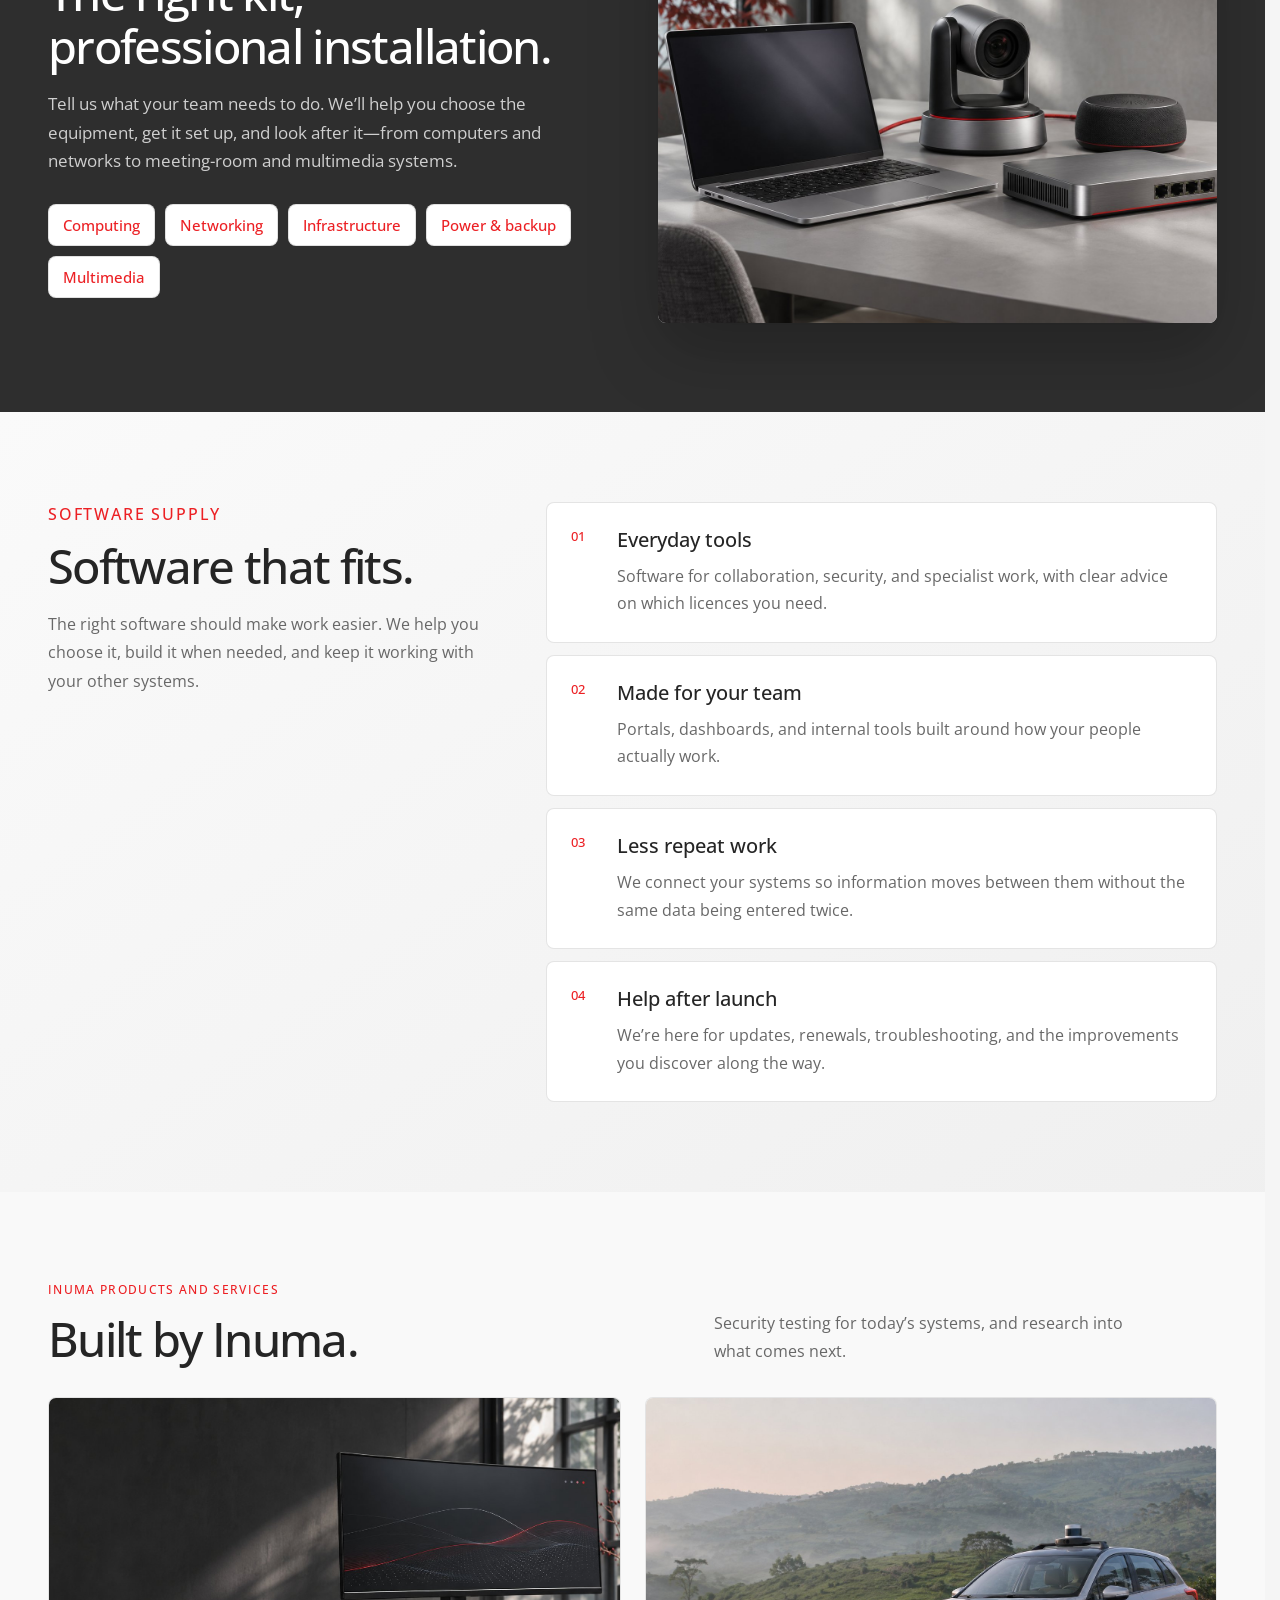
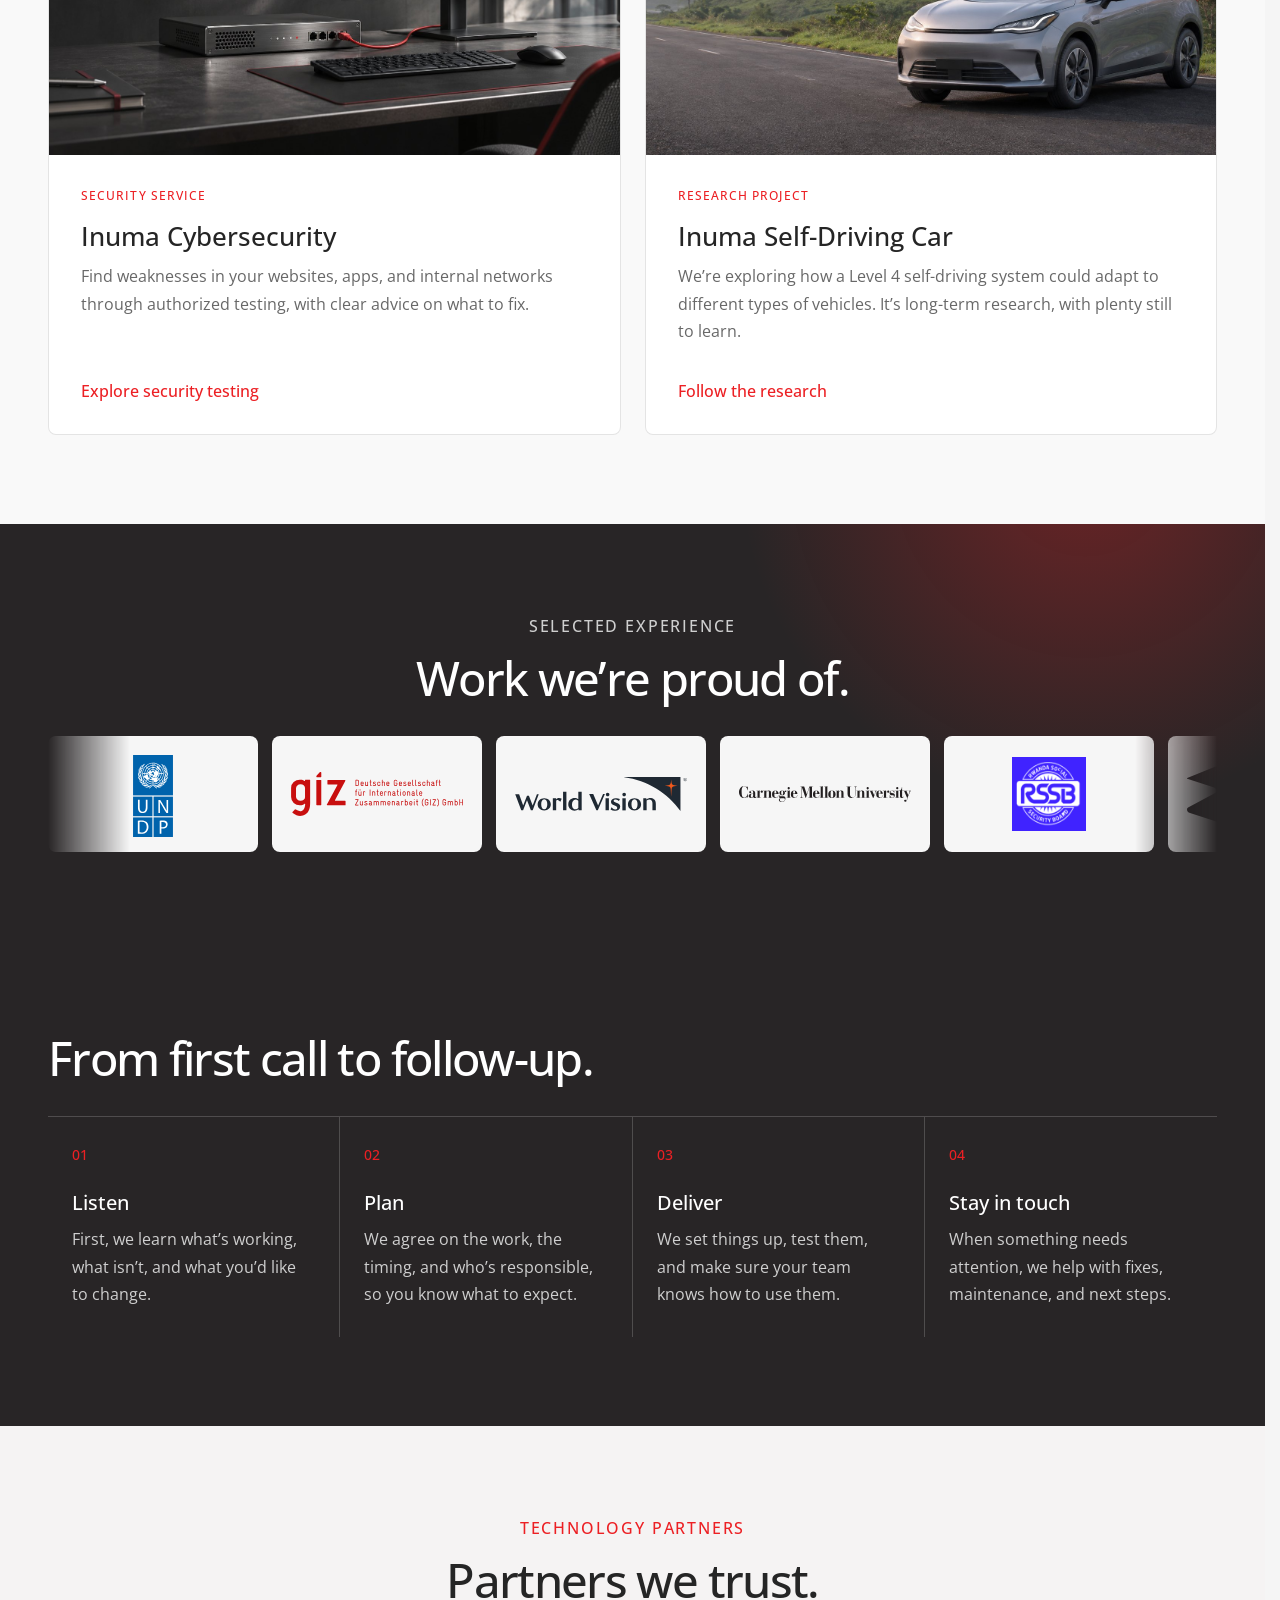
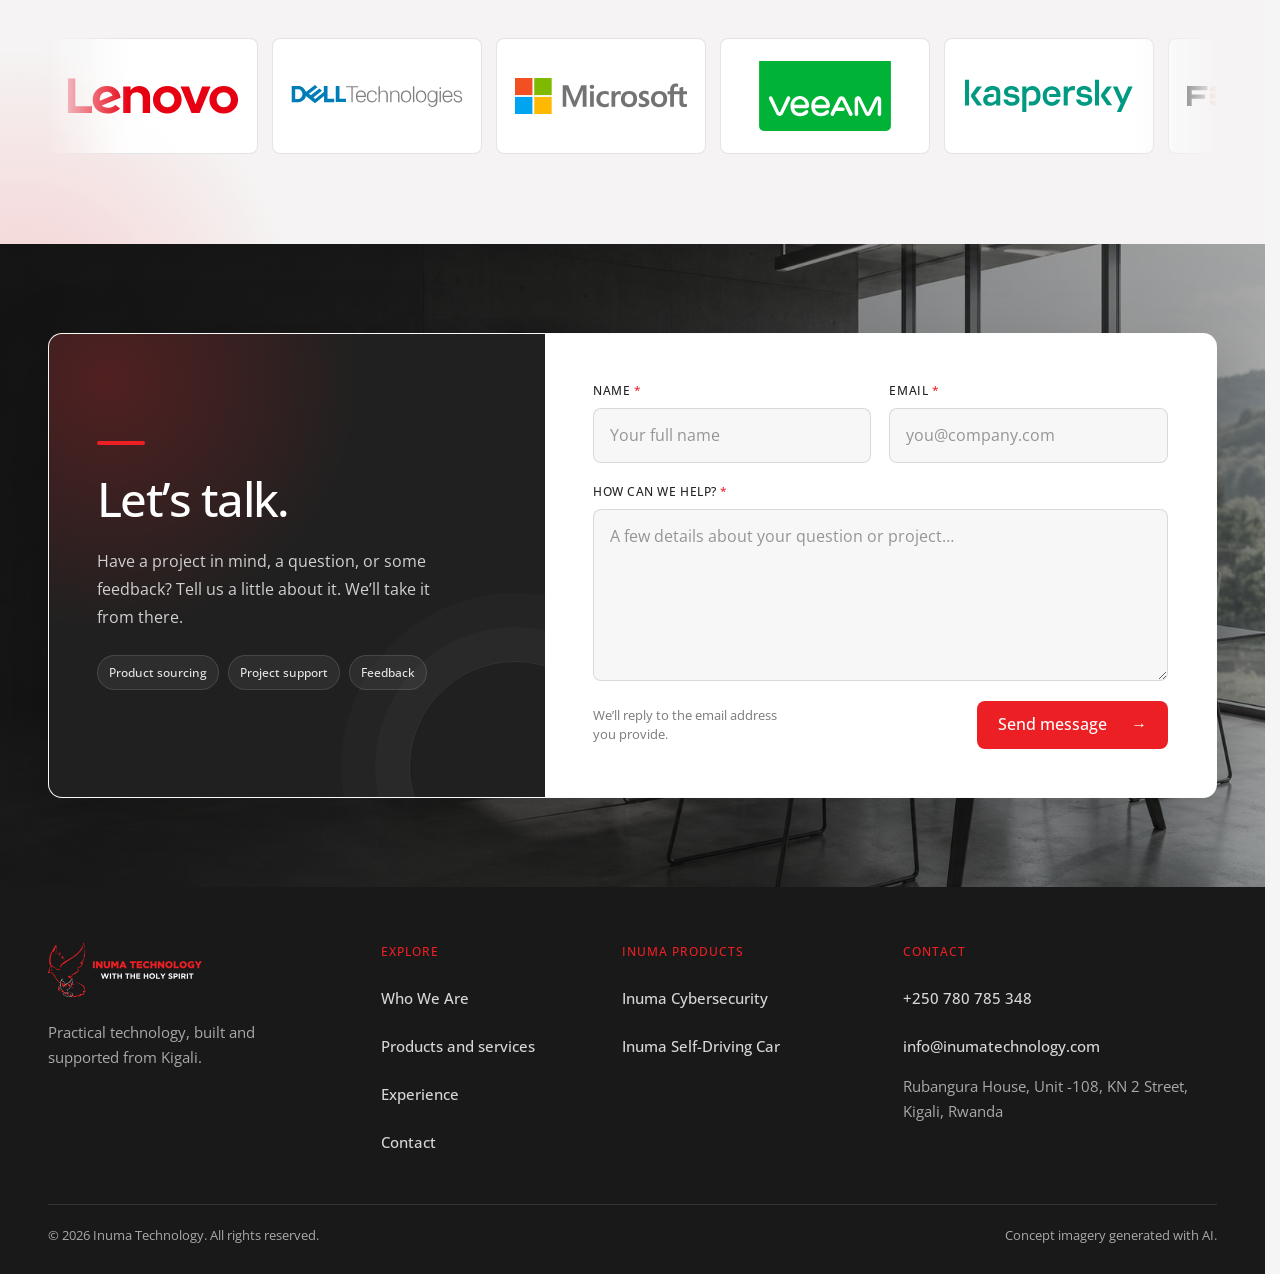
==== commit fe6eb5fc: "Add stationary desktop logo with 300ms wordmark reveal" ====
--- a/index.html
+++ b/index.html
@@ -17,7 +17,10 @@
     </div>
 
     <header class="site-header" data-header>
-      <a class="brand" href="index.html" aria-label="Inuma Technology home"><img src="assets/inuma-tech-logo.svg" alt="Inuma Technology" /></a>
+      <a class="brand brand--interactive" href="index.html" aria-label="Inuma Technology home">
+        <img class="brand-mark" src="assets/inuma-nav-mark.svg" alt="" aria-hidden="true" width="353" height="509" />
+        <img class="brand-lockup" src="assets/inuma-tech-logo.svg" alt="" aria-hidden="true" width="404" height="141" />
+      </a>
       <button class="nav-toggle" type="button" aria-label="Open navigation" aria-expanded="false" aria-controls="primary-navigation" data-nav-toggle><span></span><span></span></button>
       <nav id="primary-navigation" class="site-nav" aria-label="Primary navigation" data-nav>
         <a href="who-we-are.html">Who We Are</a>
--- a/responsive.css
+++ b/responsive.css
@@ -60,6 +60,40 @@
   transform: translateY(-180%);
 }
 .skip-link:focus { transform: translateY(0); }
+
+/* Preserve the full lockup on touch devices and collapsed navigation. */
+.brand--interactive .brand-mark { display: none; }
+
+@media (min-width: 961px) and (any-hover: hover) and (any-pointer: fine) {
+  /* Reserve the original logo footprint in both states: navigation never shifts. */
+  .brand--interactive { position: relative; width: 188px; height: 54px; }
+  .brand--interactive .brand-mark {
+    display: block;
+    position: absolute;
+    top: 0;
+    left: 0;
+    width: calc(54px * 353.01 / 508.95);
+    height: 54px;
+    pointer-events: none;
+  }
+  .brand--interactive .brand-lockup {
+    /* Crop the old mark in the gap before the text. Only the text animates. */
+    clip-path: inset(0 0 0 22%);
+    opacity: 0;
+    transform: translateX(-6px);
+    transition: opacity 300ms ease-out, transform 300ms ease-out;
+    pointer-events: none;
+  }
+  .brand--interactive:hover .brand-lockup,
+  .brand--interactive:focus-visible .brand-lockup {
+    opacity: 1;
+    transform: translateX(0);
+  }
+}
+
+@media (min-width: 961px) and (any-hover: hover) and (any-pointer: fine) and (prefers-reduced-motion: reduce) {
+  .brand--interactive .brand-lockup { transform: none; transition: none; }
+}
 
 /* One intentional hero column, with breathing room for the photography. */
 .hero, .product-hero, .about-hero {
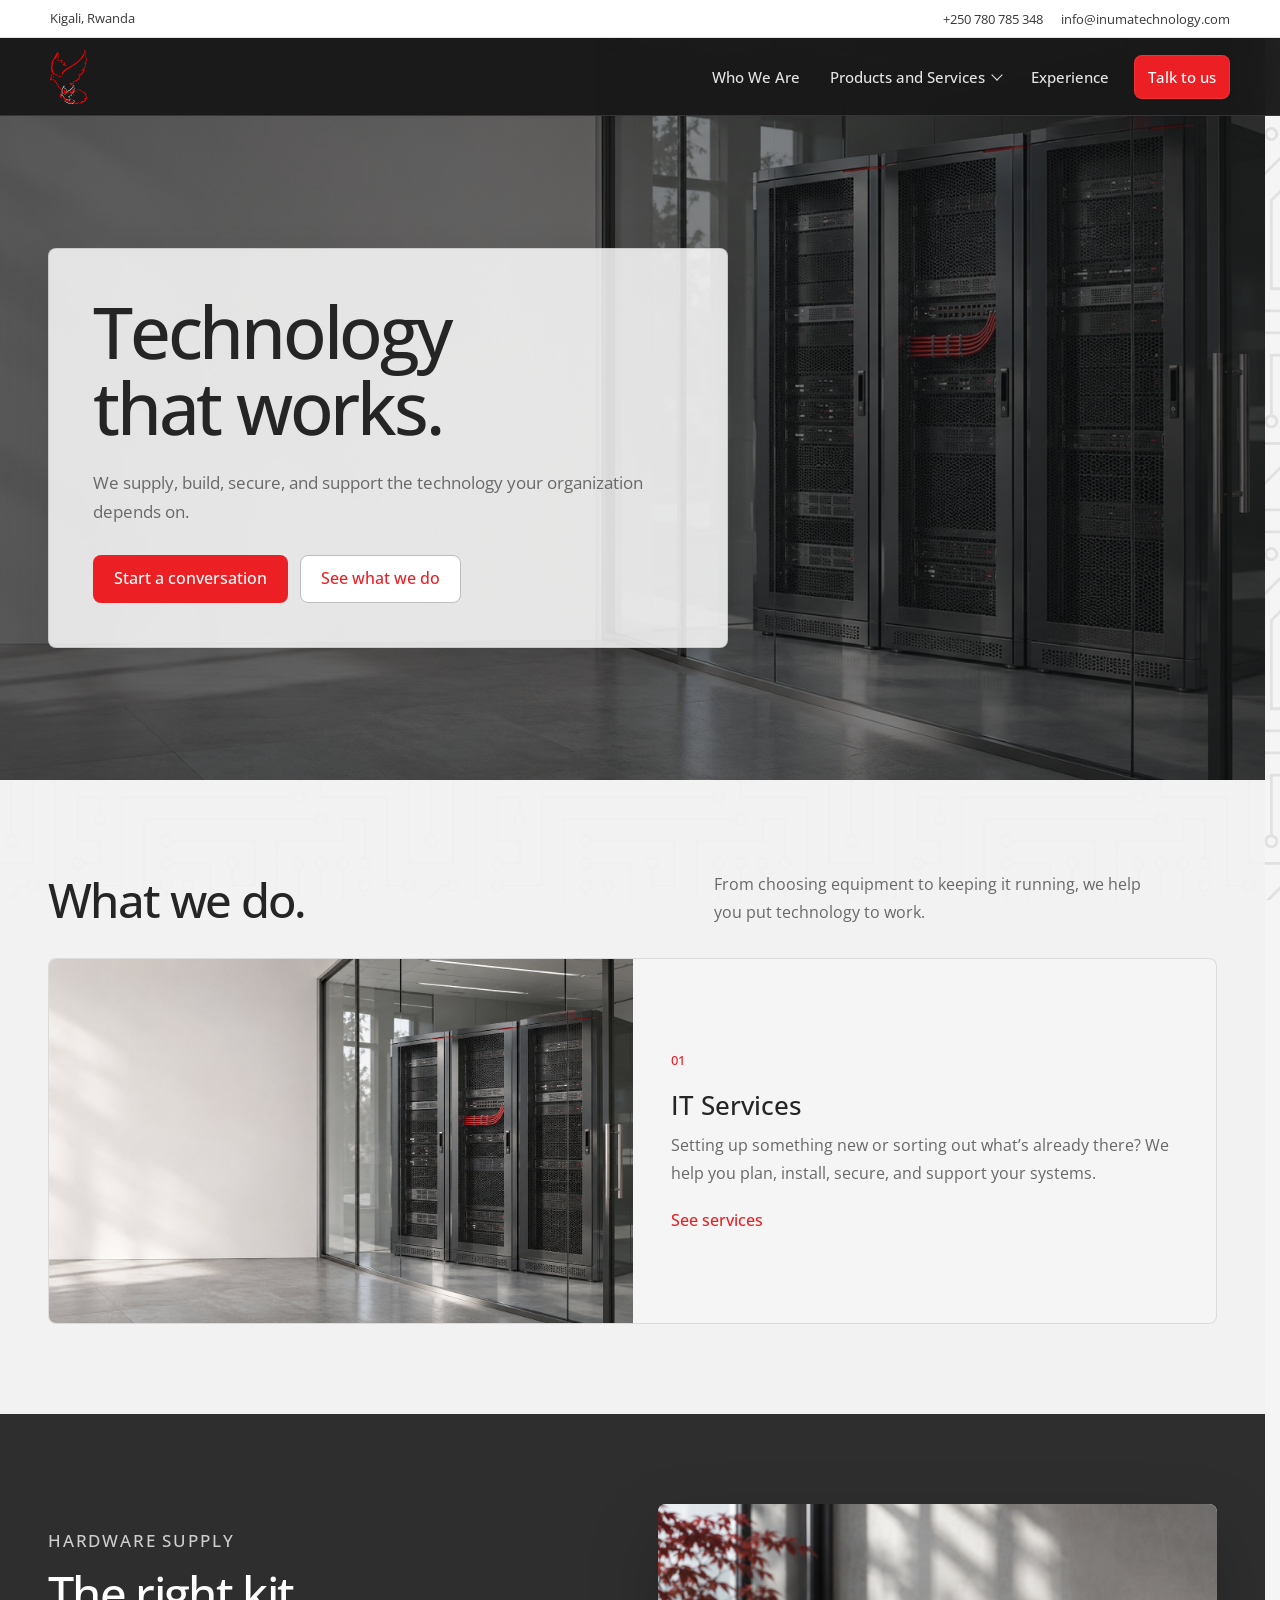
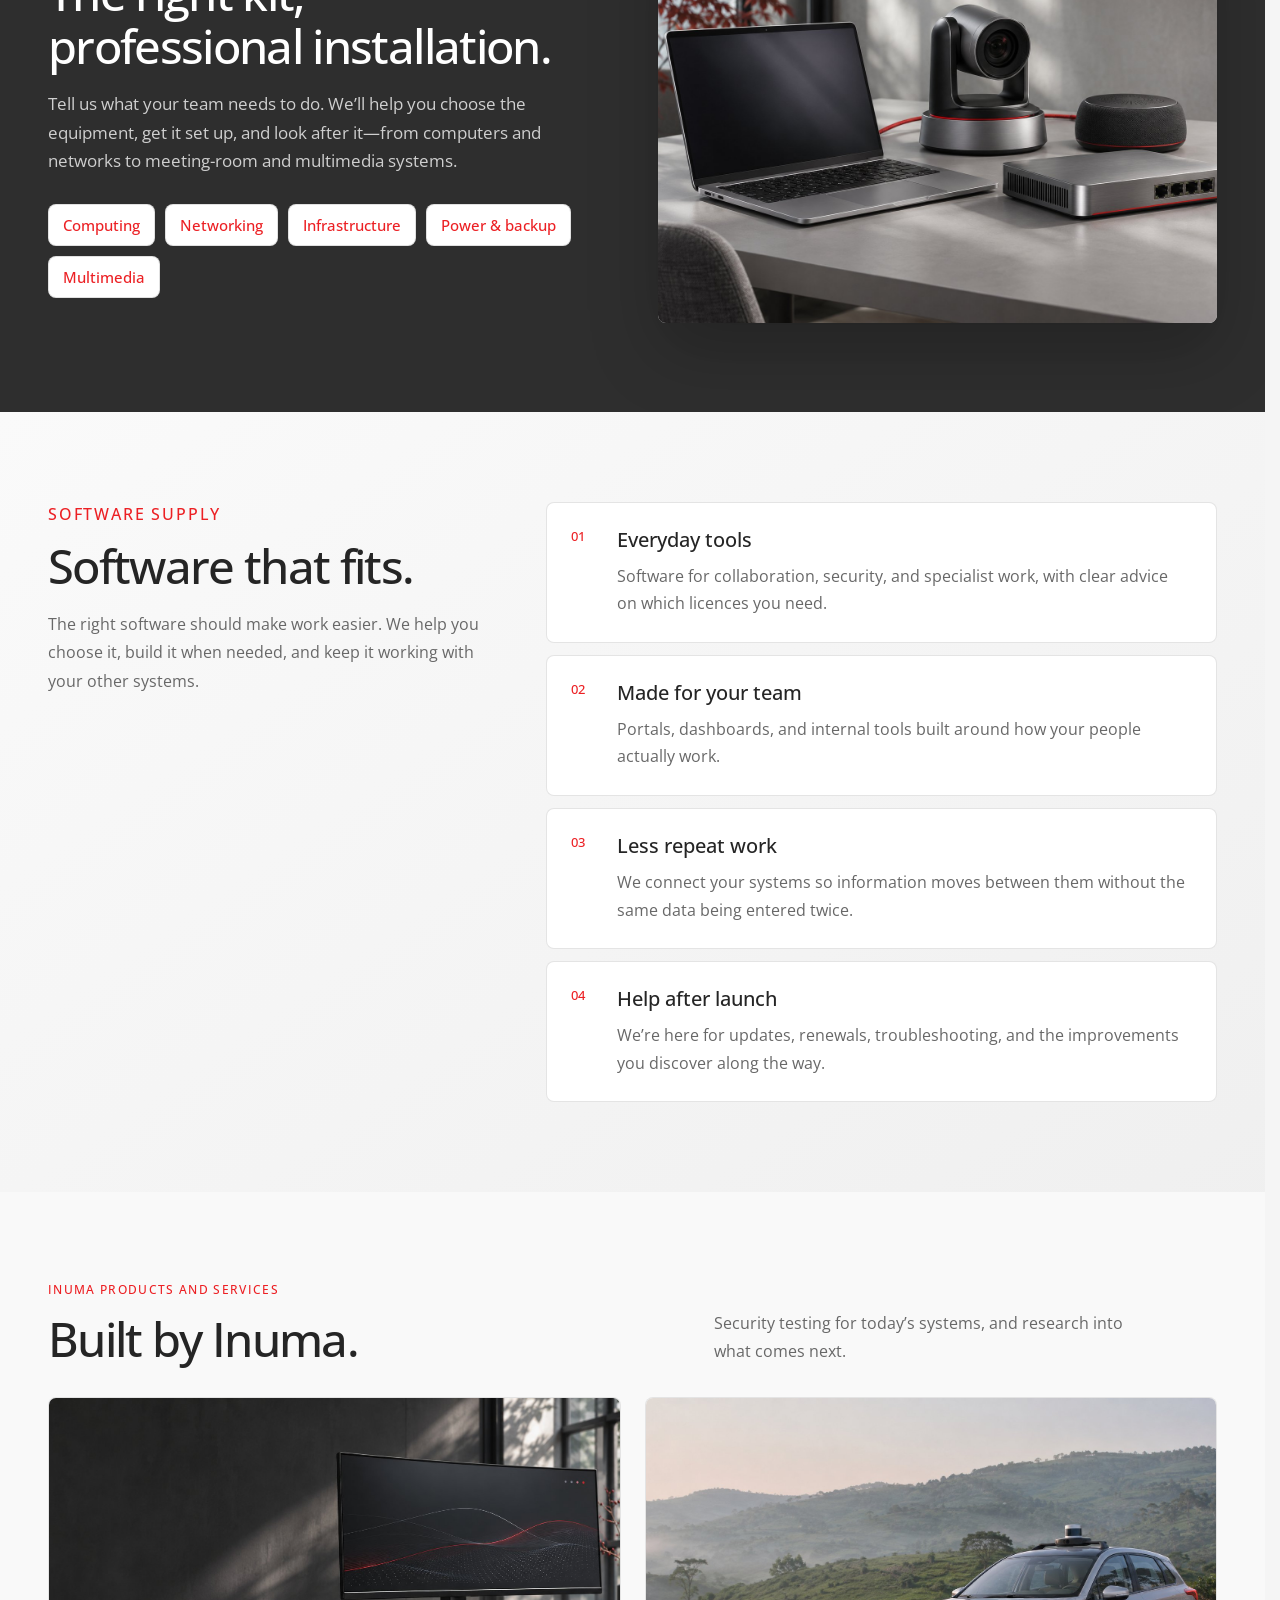
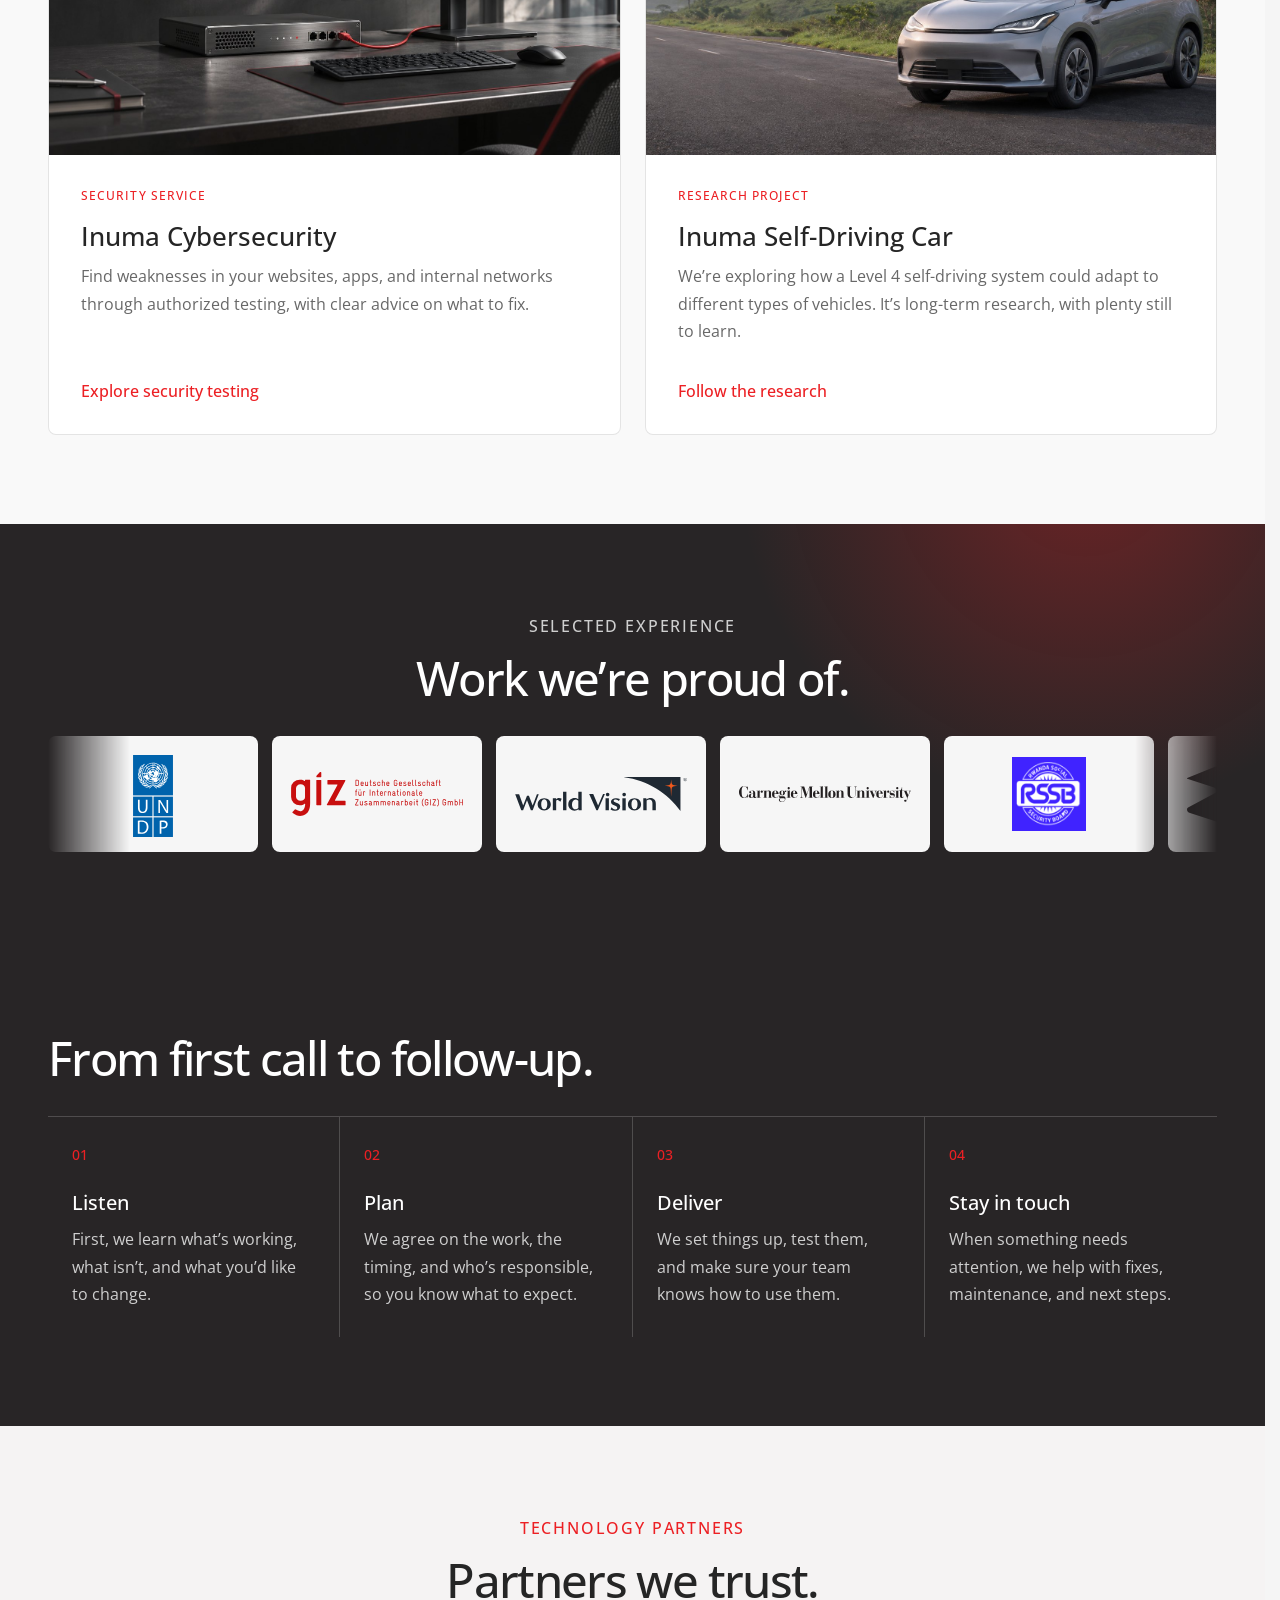
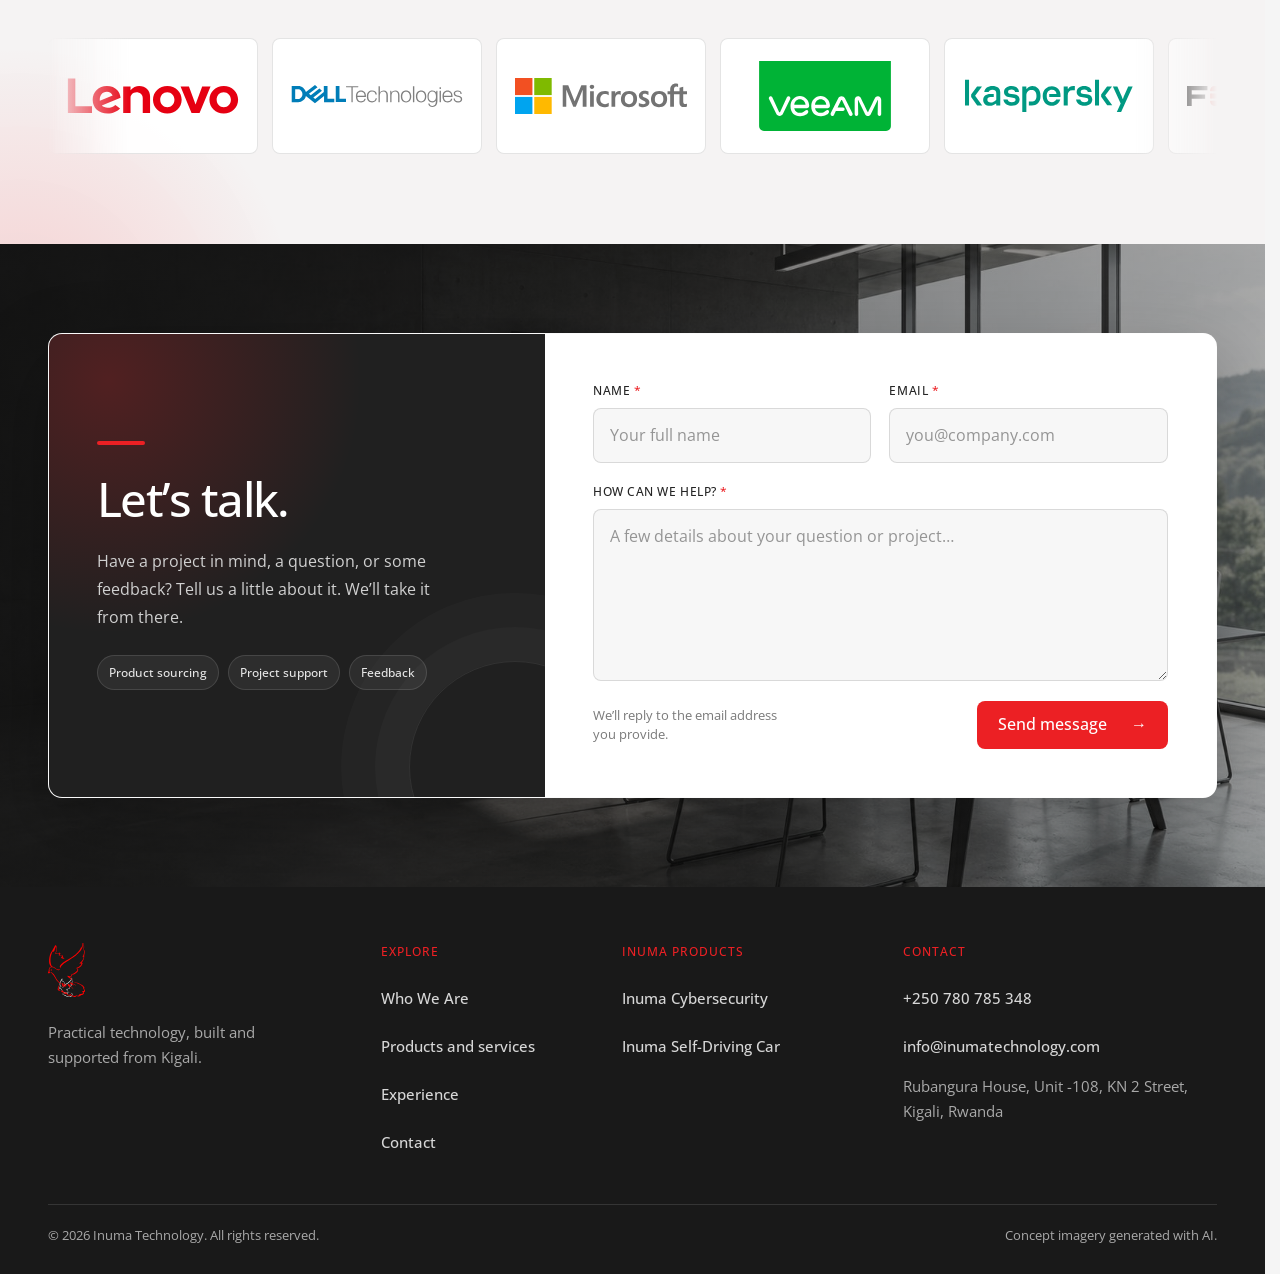
==== commit f8512ef1: "Add pointer and touch button pulses and animated footer logos" ====
--- a/index.html
+++ b/index.html
@@ -159,7 +159,7 @@
 
     <footer class="site-footer">
       <div class="footer-main">
-        <div class="footer-brand"><a class="brand" href="index.html" aria-label="Inuma Technology home"><img src="assets/inuma-tech-logo.svg" alt="Inuma Technology" /></a><p>Practical technology, built and supported from Kigali.</p></div>
+        <div class="footer-brand"><a class="brand brand--interactive" href="index.html" aria-label="Inuma Technology home"><img class="brand-mark" src="assets/inuma-nav-mark.svg" alt="" aria-hidden="true" width="353" height="509" /><img class="brand-lockup" src="assets/inuma-tech-logo.svg" alt="" aria-hidden="true" width="404" height="141" /></a><p>Practical technology, built and supported from Kigali.</p></div>
         <nav class="footer-links" aria-label="Footer navigation"><span>Explore</span><a href="who-we-are.html">Who We Are</a><a href="#products-services">Products and services</a><a href="#experience">Experience</a><a href="#contact">Contact</a></nav>
         <nav class="footer-links footer-products" aria-label="Inuma products"><span>Inuma products</span><a href="cybersecurity.html">Inuma Cybersecurity</a><a href="self-driving.html">Inuma Self-Driving Car</a></nav>
         <div class="footer-contact"><span>Contact</span><a href="tel:+250780785348">+250 780 785 348</a><a href="mailto:info@inumatechnology.com">info@inumatechnology.com</a><p>Rubangura House, Unit -108, KN 2 Street, Kigali, Rwanda</p></div>
--- a/responsive.css
+++ b/responsive.css
@@ -43,7 +43,14 @@
 .site-nav .nav-cta { display: inline-flex; white-space: nowrap; }
 .nav-dropdown-menu { right: 0; left: auto; max-width: calc(100vw - 2 * var(--gutter)); }
 .nav-dropdown:not([open]) .nav-dropdown-menu { display: none; }
-.button { min-height: 48px; white-space: normal; text-align: center; }
+.button {
+  min-height: 48px;
+  white-space: normal;
+  text-align: center;
+  transition: background 160ms ease, border-color 160ms ease, color 160ms ease;
+}
+.button:hover,
+.button:focus-visible { transform: none; }
 a:focus-visible, button:focus-visible, summary:focus-visible, [tabindex="0"]:focus-visible {
   outline: 2px solid var(--red);
   outline-offset: 4px;
@@ -61,13 +68,25 @@
 }
 .skip-link:focus { transform: translateY(0); }
 
+/* A single, gentle pulse per pointer hover; scale never changes layout. */
+@media (any-hover: hover) and (any-pointer: fine) and (prefers-reduced-motion: no-preference) {
+  html:not([data-input-mode="touch"]) :is(.button, .nav-cta, button, input[type="button"], input[type="submit"], input[type="reset"], [role="button"], .nav-dropdown > summary):hover:not(:disabled):not([aria-disabled="true"]) {
+    animation: button-hover-pulse 300ms ease-in-out 1;
+  }
+}
+
+@keyframes button-hover-pulse {
+  0%, 100% { transform: scale(1); }
+  50% { transform: scale(1.025); }
+}
+
 /* Preserve the full lockup on touch devices and collapsed navigation. */
 .brand--interactive .brand-mark { display: none; }
 
 @media (min-width: 961px) and (any-hover: hover) and (any-pointer: fine) {
   /* Reserve the original logo footprint in both states: navigation never shifts. */
   .brand--interactive { position: relative; width: 188px; height: 54px; }
-  .brand--interactive .brand-mark {
+  .brand--interactive img.brand-mark {
     display: block;
     position: absolute;
     top: 0;
